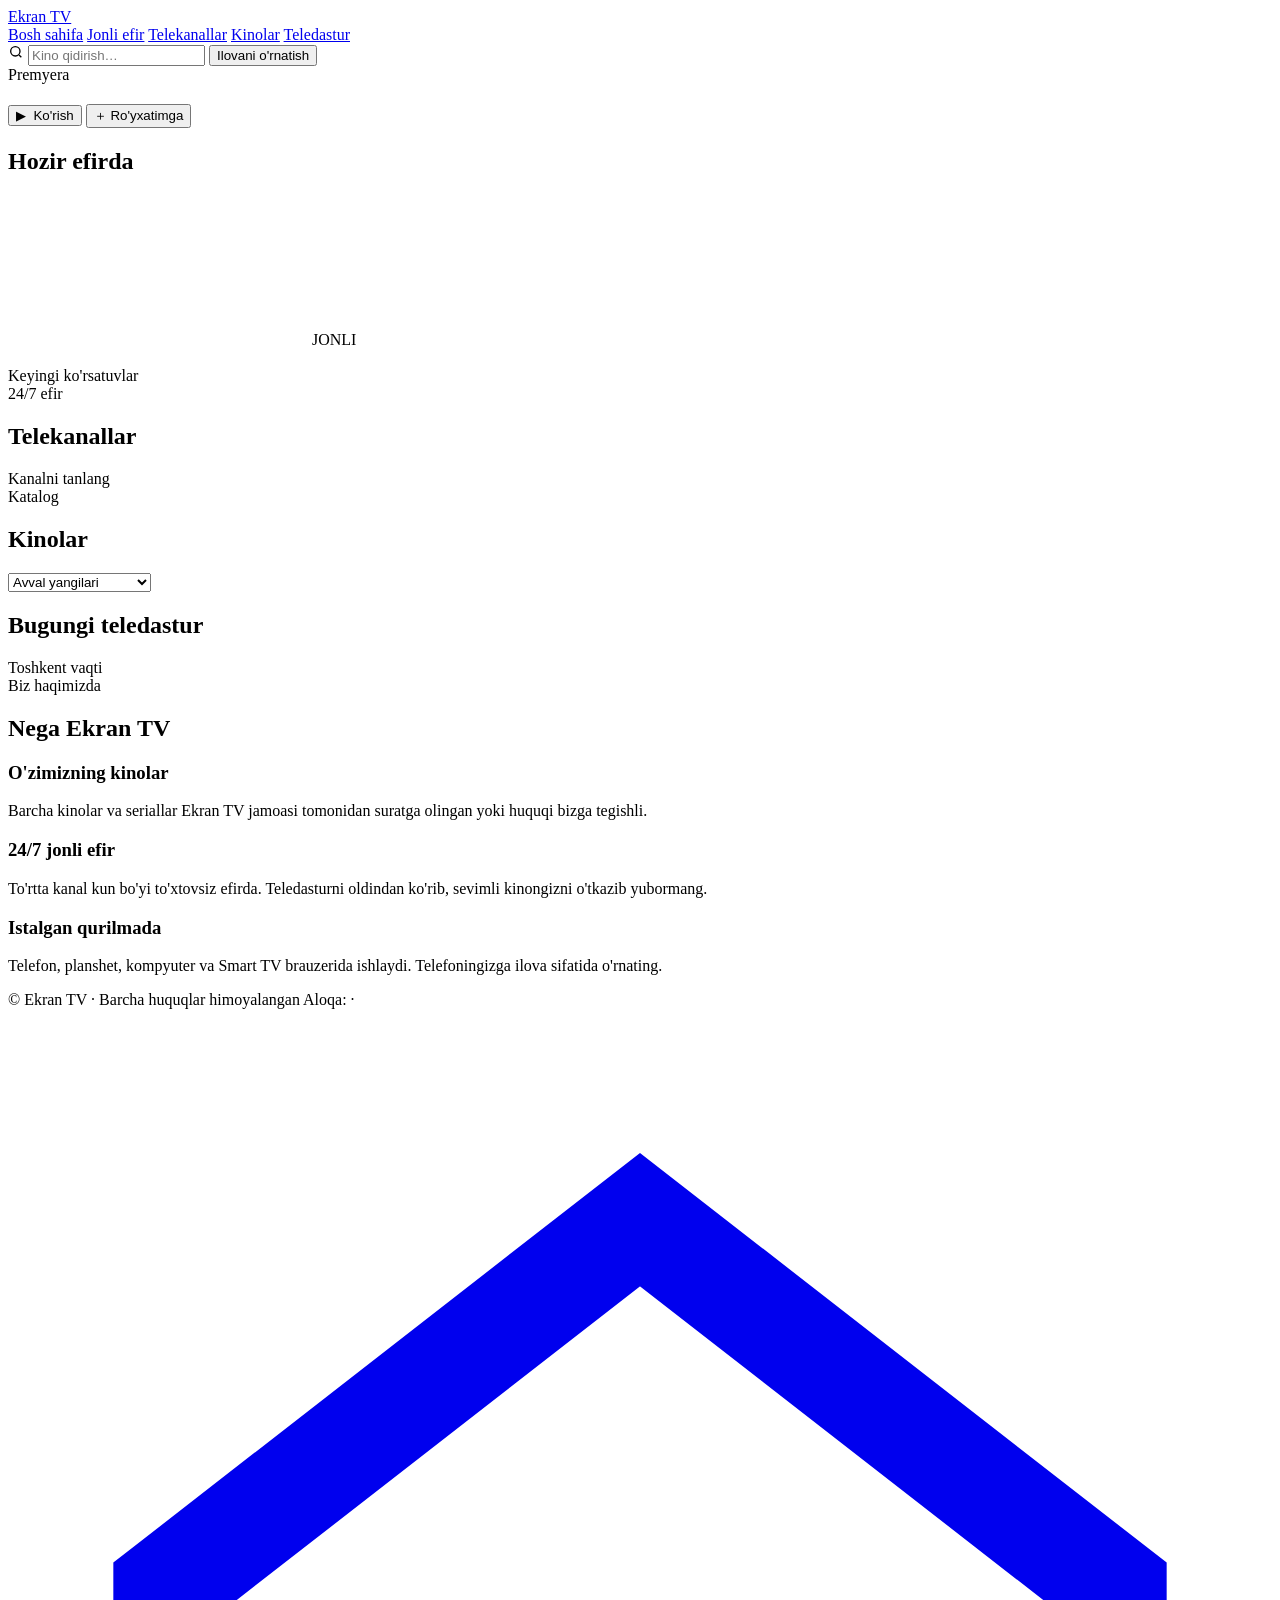
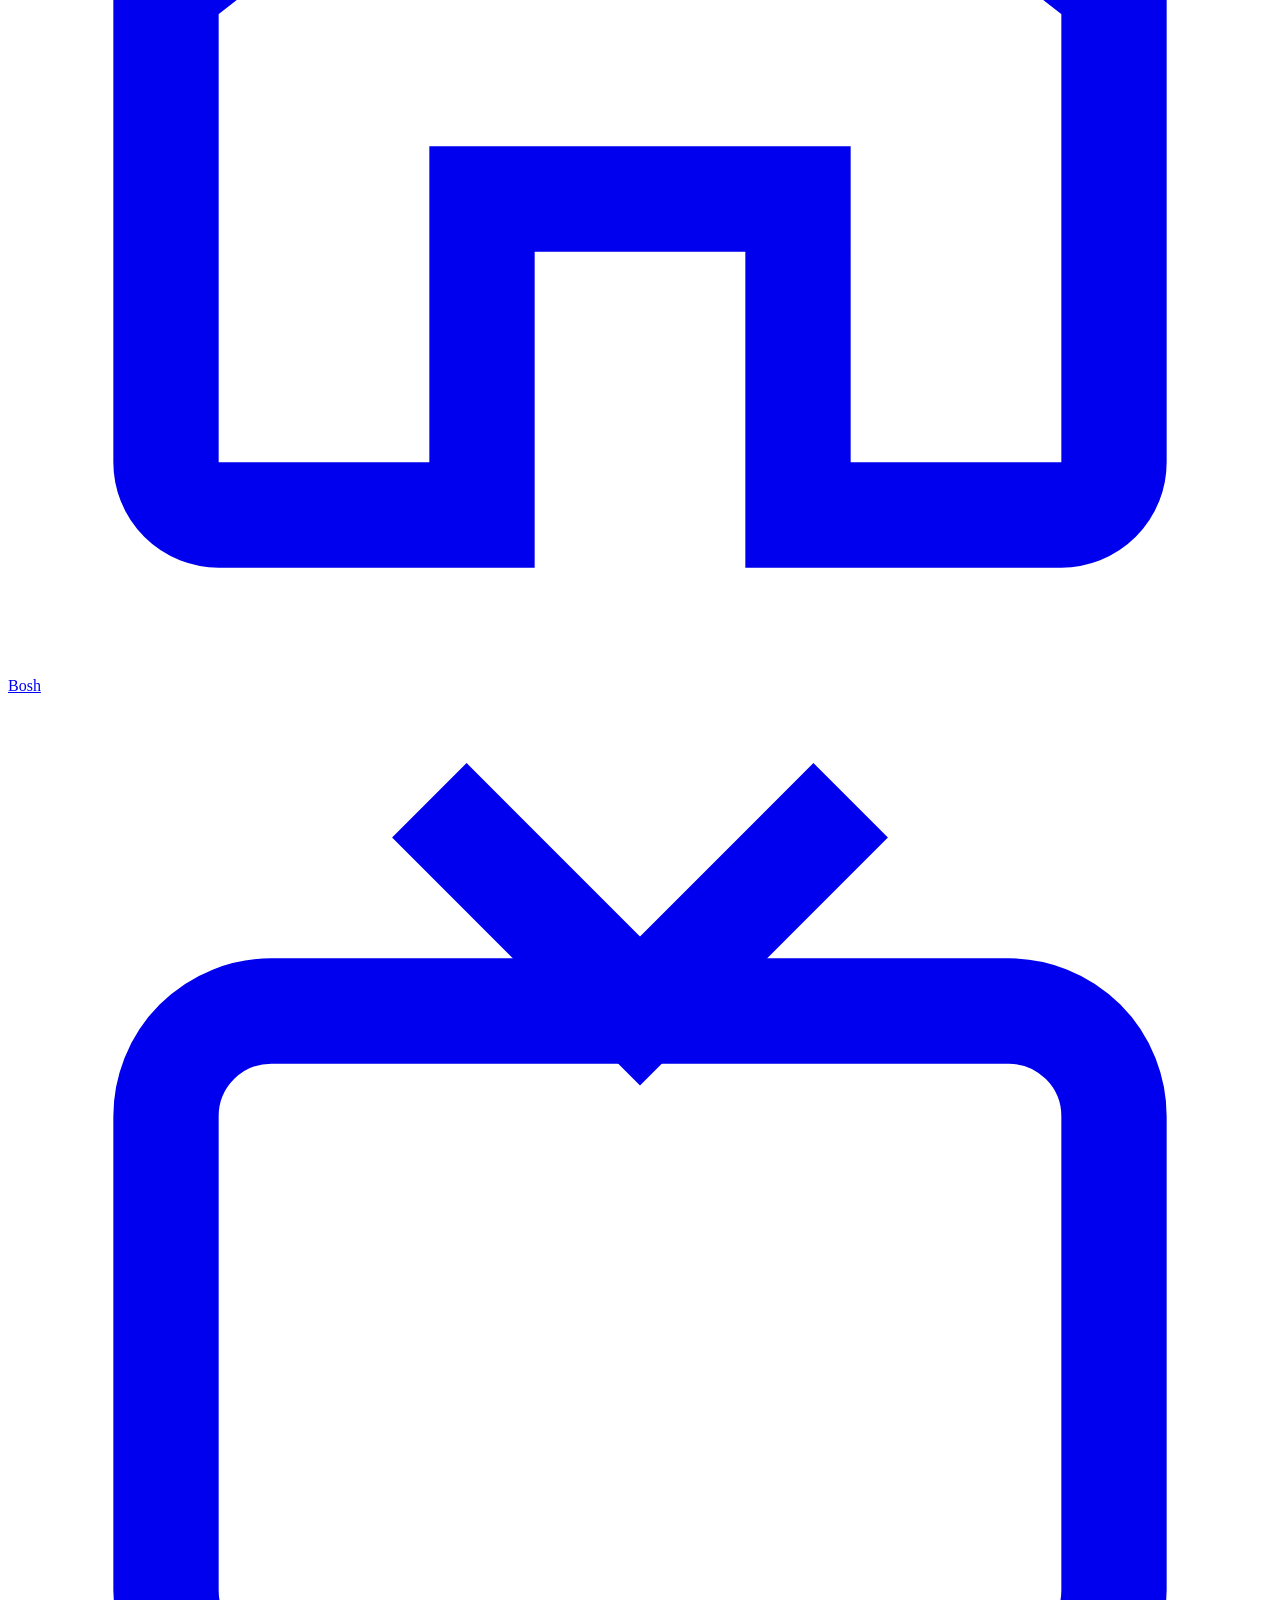
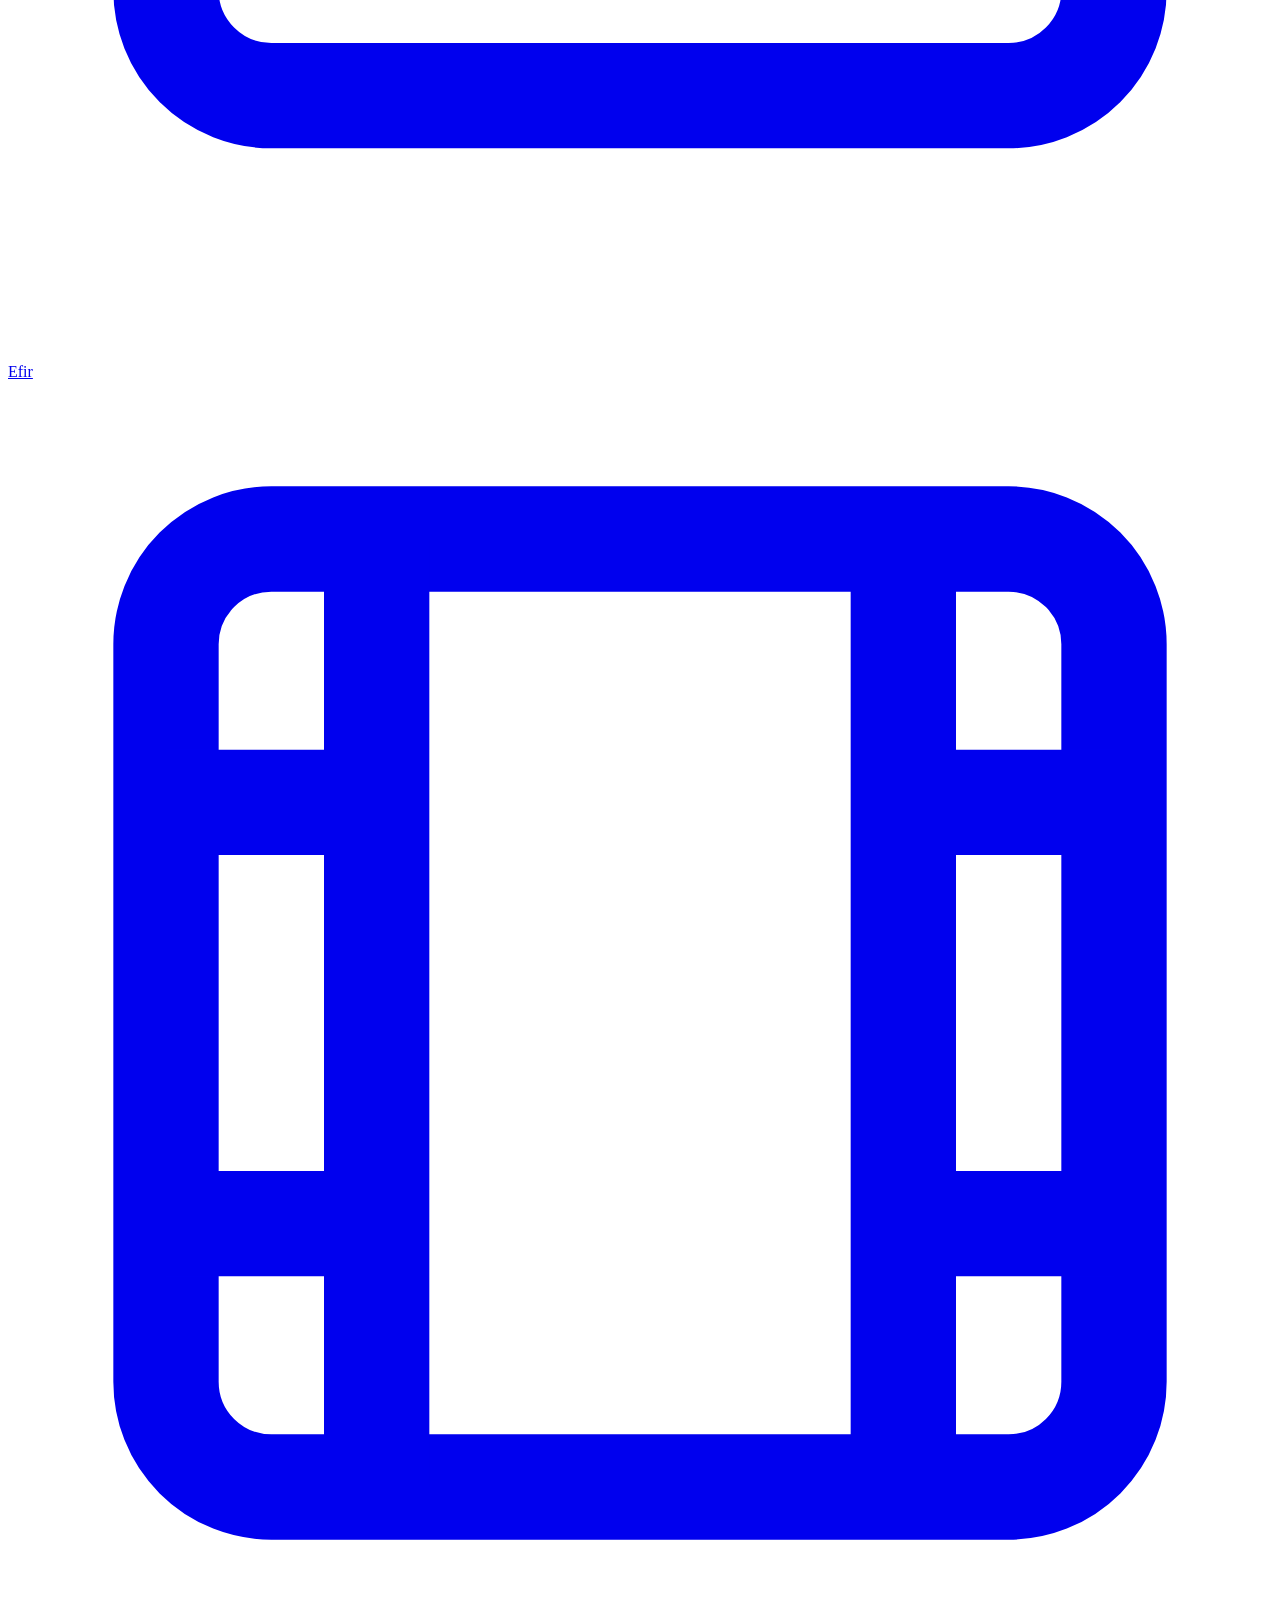
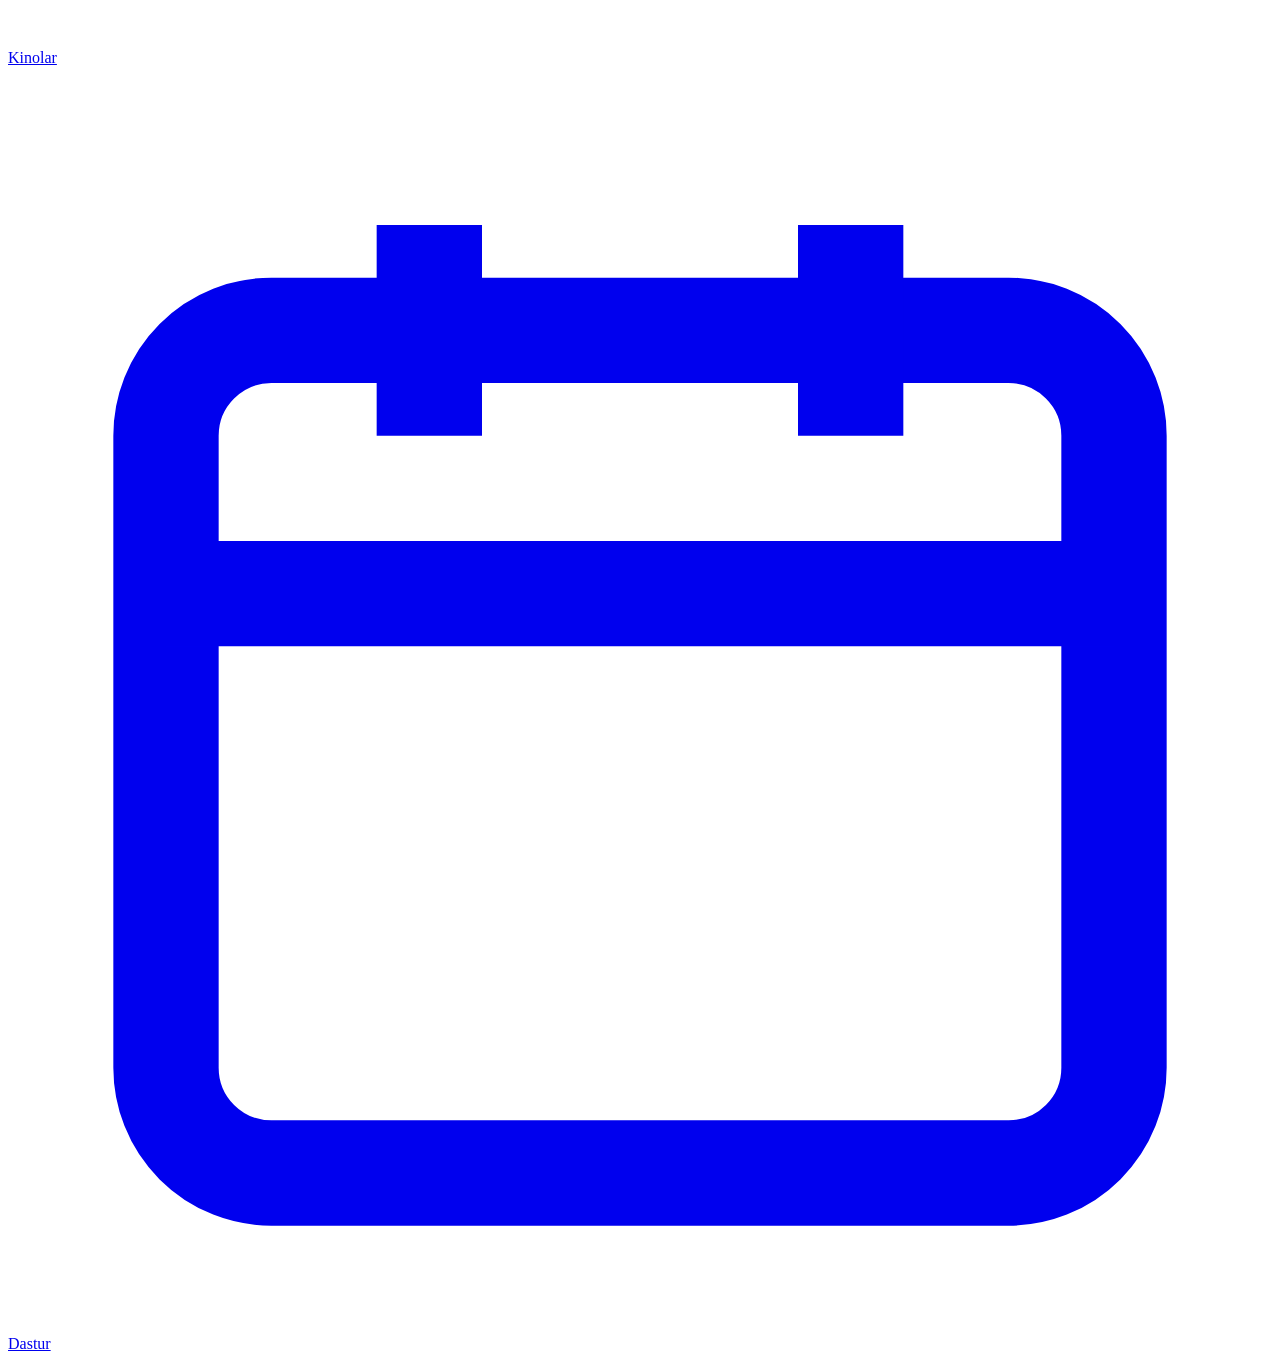
==== index.html @ 9e04cd72 "Sayt fayli: index.html" ====
<!doctype html>
<html lang="uz">
<head>
<meta charset="utf-8">
<meta name="viewport" content="width=device-width,initial-scale=1,viewport-fit=cover">
<title>Ekran TV — o'zbek kinolari va jonli efir</title>
<meta name="description" content="Ekran TV — o'zbek kinolarini onlayn tomosha qiling. 24/7 jonli efir kanallari, teledastur va kinolar katalogi.">
<meta name="theme-color" content="#0e0c18">
<meta property="og:type" content="website">
<meta property="og:title" content="Ekran TV">
<meta property="og:description" content="O'zbek kinolari va 24/7 jonli efir kanallari.">
<meta property="og:image" content="icons/og-image.png">
<meta property="og:locale" content="uz_UZ">
<meta name="twitter:card" content="summary_large_image">
<link rel="manifest" href="manifest.webmanifest">
<link rel="icon" type="image/png" sizes="192x192" href="icons/icon-192.png">
<link rel="apple-touch-icon" href="icons/apple-touch-icon.png">
<meta name="apple-mobile-web-app-capable" content="yes">
<meta name="apple-mobile-web-app-status-bar-style" content="black-translucent">
<meta name="apple-mobile-web-app-title" content="Ekran TV">
<link rel="preconnect" href="https://fonts.googleapis.com">
<link rel="preconnect" href="https://fonts.gstatic.com" crossorigin>
<link rel="stylesheet" href="https://fonts.googleapis.com/css2?family=Unbounded:wght@500;700;800&family=Manrope:wght@400;500;600;700&family=JetBrains+Mono:wght@500&display=swap">
<link rel="stylesheet" href="css/style.css">
</head>
<body>

<header class="top">
  <div class="wrap">
    <a class="logo" href="#bosh" aria-label="Bosh sahifa"><i class="logo-mark"></i><span id="siteName">Ekran TV</span></a>
    <nav class="main" aria-label="Asosiy menyu">
      <a href="#bosh" class="on">Bosh sahifa</a>
      <a href="#efir">Jonli efir</a>
      <a href="#kanallar">Telekanallar</a>
      <a href="#kinolar">Kinolar</a>
      <a href="#dastur">Teledastur</a>
    </nav>
    <div class="top-right">
      <label class="search" for="q">
        <svg width="16" height="16" viewBox="0 0 24 24" fill="none" stroke="currentColor" stroke-width="2" aria-hidden="true" style="color:var(--muted);flex:none"><circle cx="11" cy="11" r="7"/><path d="m20 20-3.5-3.5"/></svg>
        <input id="q" type="search" placeholder="Kino qidirish…" autocomplete="off" aria-label="Kino qidirish">
      </label>
      <button class="btn btn-accent btn-sm install-btn" type="button" id="installBtn">Ilovani o'rnatish</button>
    </div>
  </div>
</header>

<main id="bosh">
  <section class="hero" id="hero">
    <div class="hero-bg" id="heroBg"></div>
    <div class="wrap">
      <div>
        <span class="eyebrow">Premyera</span>
        <h1 id="heroTitle"></h1>
        <div class="meta" id="heroMeta"></div>
        <p class="lead" id="heroDesc"></p>
        <div class="actions">
          <button class="btn btn-accent" type="button" id="heroPlay">▶&nbsp; Ko'rish</button>
          <button class="btn btn-ghost" type="button" id="heroFav">＋ Ro'yxatimga</button>
        </div>
      </div>
      <div class="poster hero-poster" id="heroPoster"></div>
    </div>
  </section>

  <section class="block" id="davom" hidden>
    <div class="wrap">
      <div class="block-head"><div><span class="eyebrow">Siz uchun</span><h2>Ko'rishni davom ettirish</h2></div></div>
      <div class="row-scroll" id="contRow"></div>
    </div>
  </section>

  <section class="block" id="efir">
    <div class="wrap">
      <div class="block-head">
        <div><span class="eyebrow" id="liveChan"></span><h2>Hozir efirda</h2></div>
        <span class="time" id="clock"></span>
      </div>
      <div class="live">
        <div class="live-screen" id="liveScreen" role="button" tabindex="0" aria-label="Jonli efirni ko'rish">
          <canvas id="liveCanvas"></canvas>
          <img class="thumb" id="liveThumb" alt="" hidden>
          <span class="live-badge"><i class="dot"></i>JONLI</span>
          <span class="live-play" aria-hidden="true"></span>
          <div class="live-cap">
            <h3 id="liveTitle"></h3>
            <div class="row"><span id="liveStart"></span><span class="bar"><i id="liveBar"></i></span><span id="liveEnd"></span></div>
          </div>
        </div>
        <div class="live-side">
          <span class="eyebrow">Keyingi ko'rsatuvlar</span>
          <div class="next-list" id="nextList"></div>
        </div>
      </div>
    </div>
  </section>

  <section class="block tight" id="kanallar">
    <div class="wrap">
      <div class="block-head">
        <div><span class="eyebrow">24/7 efir</span><h2>Telekanallar</h2></div>
        <span class="eyebrow">Kanalni tanlang</span>
      </div>
      <div class="chan-grid" id="chanGrid"></div>
    </div>
  </section>

  <section class="block tight" id="kinolar">
    <div class="wrap">
      <div class="block-head">
        <div><span class="eyebrow">Katalog</span><h2>Kinolar</h2></div>
        <div class="filters">
          <div class="chips" id="chips" role="group" aria-label="Janr bo'yicha saralash"></div>
          <select class="sort" id="sort" aria-label="Tartiblash">
            <option value="new">Avval yangilari</option>
            <option value="rating">Reyting bo'yicha</option>
            <option value="az">Nomi bo'yicha (A–Z)</option>
          </select>
        </div>
      </div>
      <div class="grid" id="grid"></div>
      <p class="empty" id="empty" hidden></p>
    </div>
  </section>

  <section class="block tight" id="dastur">
    <div class="wrap">
      <div class="block-head">
        <div><span class="eyebrow" id="epgDate"></span><h2>Bugungi teledastur</h2></div>
        <span class="eyebrow">Toshkent vaqti</span>
      </div>
      <div class="epg-tabs chips" id="epgTabs" role="group" aria-label="Kanal"></div>
      <div class="epg" id="epg"></div>
    </div>
  </section>

  <section class="block tight" id="haqida">
    <div class="wrap">
      <div class="block-head"><div><span class="eyebrow">Biz haqimizda</span><h2>Nega Ekran TV</h2></div></div>
      <div class="about">
        <div class="cell"><h3>O'zimizning kinolar</h3><p>Barcha kinolar va seriallar Ekran TV jamoasi tomonidan suratga olingan yoki huquqi bizga tegishli.</p></div>
        <div class="cell"><h3>24/7 jonli efir</h3><p>To'rtta kanal kun bo'yi to'xtovsiz efirda. Teledasturni oldindan ko'rib, sevimli kinongizni o'tkazib yubormang.</p></div>
        <div class="cell"><h3>Istalgan qurilmada</h3><p>Telefon, planshet, kompyuter va Smart TV brauzerida ishlaydi. Telefoningizga ilova sifatida o'rnating.</p></div>
      </div>
    </div>
  </section>
</main>

<footer>
  <div class="wrap">
    <span>© <span id="year"></span> <span class="site-name">Ekran TV</span> · Barcha huquqlar himoyalangan</span>
    <span>Aloqa: <span id="contactMail"></span> · <span id="contactPhone"></span></span>
  </div>
</footer>

<nav class="tabbar" aria-label="Pastki menyu">
  <a href="#bosh" class="on"><svg viewBox="0 0 24 24" fill="none" stroke="currentColor" stroke-width="2"><path d="M3 11 12 4l9 7v9a1 1 0 0 1-1 1h-5v-6H9v6H4a1 1 0 0 1-1-1z"/></svg>Bosh</a>
  <a href="#efir"><svg viewBox="0 0 24 24" fill="none" stroke="currentColor" stroke-width="2"><rect x="3" y="6" width="18" height="13" rx="2"/><path d="m8 2 4 4 4-4"/></svg>Efir</a>
  <a href="#kinolar"><svg viewBox="0 0 24 24" fill="none" stroke="currentColor" stroke-width="2"><rect x="3" y="3" width="18" height="18" rx="2"/><path d="M7 3v18M17 3v18M3 8h4M3 16h4M17 8h4M17 16h4"/></svg>Kinolar</a>
  <a href="#dastur"><svg viewBox="0 0 24 24" fill="none" stroke="currentColor" stroke-width="2"><rect x="3" y="5" width="18" height="16" rx="2"/><path d="M3 10h18M8 3v4M16 3v4"/></svg>Dastur</a>
</nav>

<div class="modal" id="modal" hidden role="dialog" aria-modal="true" aria-labelledby="pTitle">
  <div class="player">
    <button class="close" type="button" id="pClose" aria-label="Yopish">✕</button>
    <div class="screen" id="screen">
      <canvas id="pCanvas"></canvas>
      <div class="yt" id="ytHost"></div>
      <div class="over" id="pOver" hidden><div><h4 id="pOverTitle"></h4><p id="pOverText"></p></div></div>
    </div>
    <div class="pinfo">
      <div>
        <span class="eyebrow" id="pGenre"></span>
        <h3 id="pTitle" style="margin-top:6px"></h3>
        <div class="meta" id="pMeta" style="margin:10px 0 0"></div>
        <p id="pDesc"></p>
      </div>
      <div class="pbtns">
        <button class="btn btn-ghost btn-sm" type="button" id="pFav">＋ Ro'yxatimga</button>
        <button class="btn btn-ghost btn-sm" type="button" id="pShare">Havolani nusxalash</button>
      </div>
    </div>
    <div class="similar" id="similarWrap">
      <span class="eyebrow">O'xshash kinolar</span>
      <div class="row-scroll" id="similar" style="margin-top:12px"></div>
    </div>
  </div>
</div>

<div class="toast" id="toast" role="status" hidden></div>

<script src="data/films.js"></script>
<script src="js/app.js"></script>
</body>
</html>
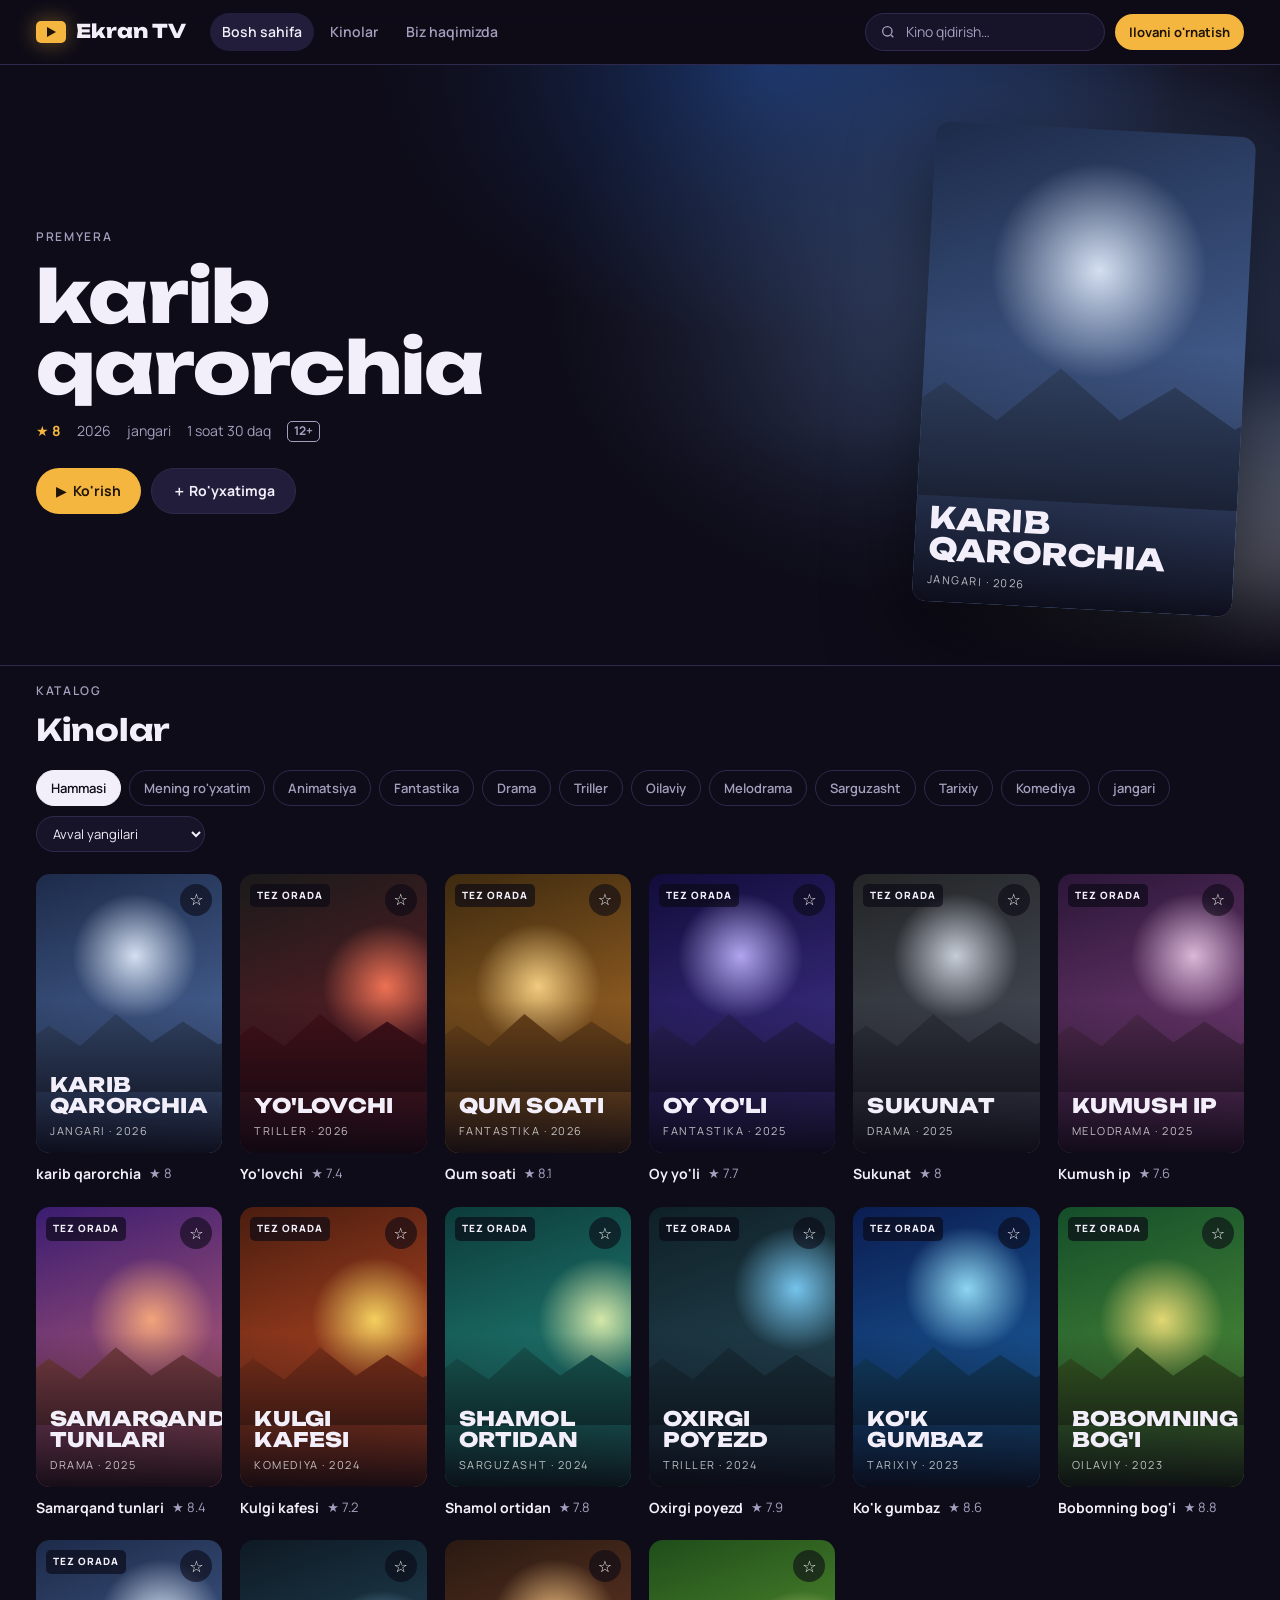
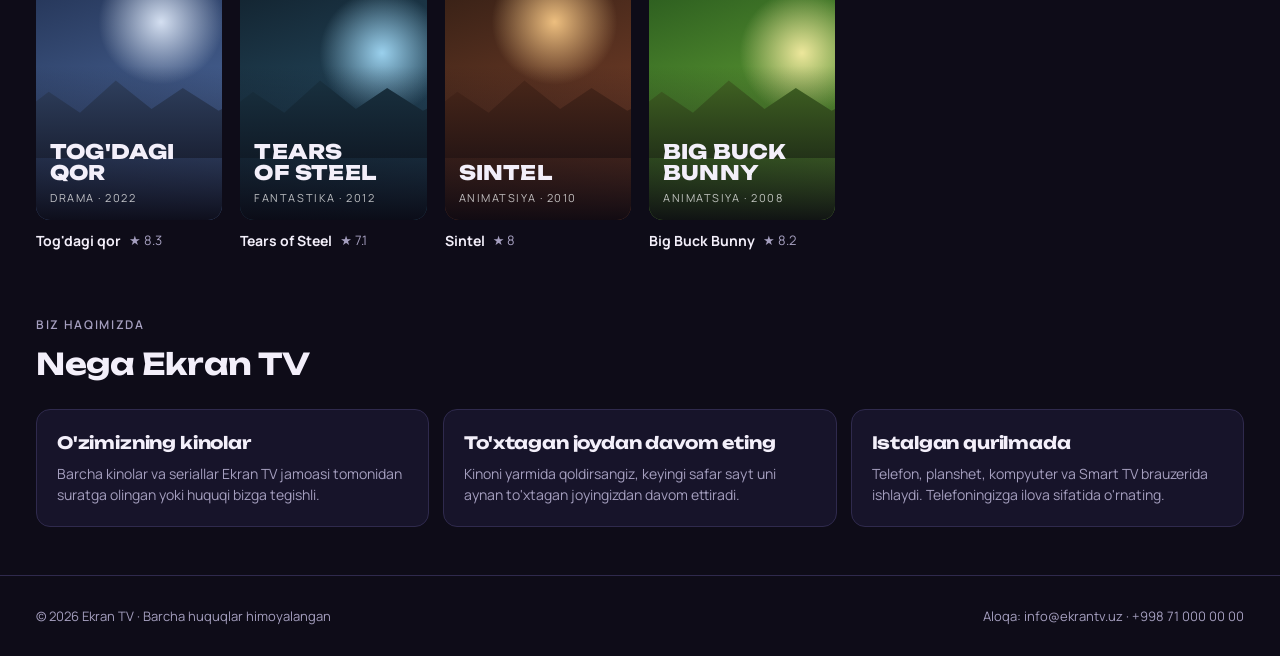
==== commit d51dd652: "Sayt fayli: index.html" ====
--- a/index.html
+++ b/index.html
@@ -3,12 +3,12 @@
 <head>
 <meta charset="utf-8">
 <meta name="viewport" content="width=device-width,initial-scale=1,viewport-fit=cover">
-<title>Ekran TV — o'zbek kinolari va jonli efir</title>
-<meta name="description" content="Ekran TV — o'zbek kinolarini onlayn tomosha qiling. 24/7 jonli efir kanallari, teledastur va kinolar katalogi.">
+<title>Ekran TV — o'zbek kinolari onlayn</title>
+<meta name="description" content="Ekran TV — o'zbek kinolarini onlayn tomosha qiling: kinolar katalogi, qidiruv va ko'rishni davom ettirish.">
 <meta name="theme-color" content="#0e0c18">
 <meta property="og:type" content="website">
 <meta property="og:title" content="Ekran TV">
-<meta property="og:description" content="O'zbek kinolari va 24/7 jonli efir kanallari.">
+<meta property="og:description" content="O'zbek kinolari onlayn.">
 <meta property="og:image" content="icons/og-image.png">
 <meta property="og:locale" content="uz_UZ">
 <meta name="twitter:card" content="summary_large_image">
@@ -30,10 +30,8 @@
     <a class="logo" href="#bosh" aria-label="Bosh sahifa"><i class="logo-mark"></i><span id="siteName">Ekran TV</span></a>
     <nav class="main" aria-label="Asosiy menyu">
       <a href="#bosh" class="on">Bosh sahifa</a>
-      <a href="#efir">Jonli efir</a>
-      <a href="#kanallar">Telekanallar</a>
       <a href="#kinolar">Kinolar</a>
-      <a href="#dastur">Teledastur</a>
+      <a href="#haqida">Biz haqimizda</a>
     </nav>
     <div class="top-right">
       <label class="search" for="q">
@@ -70,40 +68,7 @@
     </div>
   </section>
 
-  <section class="block" id="efir">
-    <div class="wrap">
-      <div class="block-head">
-        <div><span class="eyebrow" id="liveChan"></span><h2>Hozir efirda</h2></div>
-        <span class="time" id="clock"></span>
-      </div>
-      <div class="live">
-        <div class="live-screen" id="liveScreen" role="button" tabindex="0" aria-label="Jonli efirni ko'rish">
-          <canvas id="liveCanvas"></canvas>
-          <img class="thumb" id="liveThumb" alt="" hidden>
-          <span class="live-badge"><i class="dot"></i>JONLI</span>
-          <span class="live-play" aria-hidden="true"></span>
-          <div class="live-cap">
-            <h3 id="liveTitle"></h3>
-            <div class="row"><span id="liveStart"></span><span class="bar"><i id="liveBar"></i></span><span id="liveEnd"></span></div>
-          </div>
-        </div>
-        <div class="live-side">
-          <span class="eyebrow">Keyingi ko'rsatuvlar</span>
-          <div class="next-list" id="nextList"></div>
-        </div>
-      </div>
-    </div>
-  </section>
 
-  <section class="block tight" id="kanallar">
-    <div class="wrap">
-      <div class="block-head">
-        <div><span class="eyebrow">24/7 efir</span><h2>Telekanallar</h2></div>
-        <span class="eyebrow">Kanalni tanlang</span>
-      </div>
-      <div class="chan-grid" id="chanGrid"></div>
-    </div>
-  </section>
 
   <section class="block tight" id="kinolar">
     <div class="wrap">
@@ -123,23 +88,13 @@
     </div>
   </section>
 
-  <section class="block tight" id="dastur">
-    <div class="wrap">
-      <div class="block-head">
-        <div><span class="eyebrow" id="epgDate"></span><h2>Bugungi teledastur</h2></div>
-        <span class="eyebrow">Toshkent vaqti</span>
-      </div>
-      <div class="epg-tabs chips" id="epgTabs" role="group" aria-label="Kanal"></div>
-      <div class="epg" id="epg"></div>
-    </div>
-  </section>
 
   <section class="block tight" id="haqida">
     <div class="wrap">
       <div class="block-head"><div><span class="eyebrow">Biz haqimizda</span><h2>Nega Ekran TV</h2></div></div>
       <div class="about">
         <div class="cell"><h3>O'zimizning kinolar</h3><p>Barcha kinolar va seriallar Ekran TV jamoasi tomonidan suratga olingan yoki huquqi bizga tegishli.</p></div>
-        <div class="cell"><h3>24/7 jonli efir</h3><p>To'rtta kanal kun bo'yi to'xtovsiz efirda. Teledasturni oldindan ko'rib, sevimli kinongizni o'tkazib yubormang.</p></div>
+        <div class="cell"><h3>To'xtagan joydan davom eting</h3><p>Kinoni yarmida qoldirsangiz, keyingi safar sayt uni aynan to'xtagan joyingizdan davom ettiradi.</p></div>
         <div class="cell"><h3>Istalgan qurilmada</h3><p>Telefon, planshet, kompyuter va Smart TV brauzerida ishlaydi. Telefoningizga ilova sifatida o'rnating.</p></div>
       </div>
     </div>
@@ -155,9 +110,8 @@
 
 <nav class="tabbar" aria-label="Pastki menyu">
   <a href="#bosh" class="on"><svg viewBox="0 0 24 24" fill="none" stroke="currentColor" stroke-width="2"><path d="M3 11 12 4l9 7v9a1 1 0 0 1-1 1h-5v-6H9v6H4a1 1 0 0 1-1-1z"/></svg>Bosh</a>
-  <a href="#efir"><svg viewBox="0 0 24 24" fill="none" stroke="currentColor" stroke-width="2"><rect x="3" y="6" width="18" height="13" rx="2"/><path d="m8 2 4 4 4-4"/></svg>Efir</a>
   <a href="#kinolar"><svg viewBox="0 0 24 24" fill="none" stroke="currentColor" stroke-width="2"><rect x="3" y="3" width="18" height="18" rx="2"/><path d="M7 3v18M17 3v18M3 8h4M3 16h4M17 8h4M17 16h4"/></svg>Kinolar</a>
-  <a href="#dastur"><svg viewBox="0 0 24 24" fill="none" stroke="currentColor" stroke-width="2"><rect x="3" y="5" width="18" height="16" rx="2"/><path d="M3 10h18M8 3v4M16 3v4"/></svg>Dastur</a>
+  <a href="#haqida"><svg viewBox="0 0 24 24" fill="none" stroke="currentColor" stroke-width="2"><circle cx="12" cy="12" r="9"/><path d="M12 11v6M12 7.5v.5"/></svg>Biz haqimizda</a>
 </nav>
 
 <div class="modal" id="modal" hidden role="dialog" aria-modal="true" aria-labelledby="pTitle">
--- a/css/style.css
+++ b/css/style.css
@@ -0,0 +1,218 @@
+/* Ekran TV — kinoteatr zali: tungi binafsha-ko'k fon, bitta iliq "afisha chirog'i" aksenti */
+:root{
+  --bg:#0e0c18;
+  --surface:#17142a;
+  --surface-2:#211d3a;
+  --line:#2f2a4d;
+  --fg:#f3effa;
+  --muted:#a59fbf;
+  --accent:#f4b63f;
+  --accent-ink:#1d1405;
+  --live:#ff5a5f;
+  --f-display:"Unbounded","Arial Black",system-ui,sans-serif;
+  --f-body:"Manrope",system-ui,-apple-system,"Segoe UI",sans-serif;
+  --f-mono:"JetBrains Mono",ui-monospace,Menlo,monospace;
+  --r:14px;
+  color-scheme:dark;
+}
+*{box-sizing:border-box}
+html{scroll-padding-top:80px}
+html,body{background:var(--bg);color:var(--fg)}
+body{margin:0;font-family:var(--f-body);font-size:15px;line-height:1.55;overflow-x:hidden;padding-top:env(safe-area-inset-top,0px);padding-bottom:env(safe-area-inset-bottom,0px)}
+body::before{content:"";position:fixed;inset:0 0 auto;height:env(safe-area-inset-top,0px);z-index:60;background:var(--bg)}
+img{max-width:100%}
+[hidden]{display:none!important}
+a{color:inherit;text-decoration:none}
+button{font:inherit;color:inherit;cursor:pointer}
+:focus-visible{outline:2px solid var(--accent);outline-offset:3px;border-radius:6px}
+.wrap{max-width:1240px;margin:0 auto;padding-left:max(16px,env(safe-area-inset-left,0px));padding-right:max(16px,env(safe-area-inset-right,0px))}
+h1,h2,h3,h4{text-wrap:balance;margin:0}
+h1,h2,h3{font-family:var(--f-display);letter-spacing:-.01em}
+.eyebrow{font-size:12px;letter-spacing:.14em;text-transform:uppercase;color:var(--muted);font-weight:600}
+
+/* Header */
+header.top{position:sticky;top:env(safe-area-inset-top,0px);z-index:50;background:color-mix(in oklab,var(--bg) 86%,transparent);backdrop-filter:blur(14px);-webkit-backdrop-filter:blur(14px);border-bottom:1px solid var(--line)}
+.top .wrap{display:flex;align-items:center;gap:24px;height:64px}
+.logo{display:flex;align-items:center;gap:10px;font-family:var(--f-display);font-weight:800;font-size:19px;white-space:nowrap}
+.logo-mark{width:30px;height:22px;border-radius:5px;background:var(--accent);position:relative;box-shadow:0 0 22px color-mix(in oklab,var(--accent) 45%,transparent);flex:none}
+.logo-mark::after{content:"";position:absolute;left:11px;top:6px;border-left:9px solid var(--accent-ink);border-top:5px solid transparent;border-bottom:5px solid transparent}
+nav.main{display:flex;gap:4px}
+nav.main a{padding:8px 12px;border-radius:999px;color:var(--muted);font-weight:600;font-size:14px}
+nav.main a:hover,nav.main a.on{color:var(--fg);background:var(--surface-2)}
+.top-right{margin-left:auto;display:flex;align-items:center;gap:10px}
+.search{display:flex;align-items:center;gap:8px;background:var(--surface);border:1px solid var(--line);border-radius:999px;padding:0 14px;height:38px;width:240px}
+.search input{background:none;border:0;outline:0;color:var(--fg);font:inherit;font-size:14px;width:100%;min-width:0}
+.search input::placeholder{color:var(--muted)}
+.btn{display:inline-flex;align-items:center;gap:8px;border:0;border-radius:999px;padding:11px 20px;font-weight:700;font-size:14px;white-space:nowrap}
+.btn-accent{background:var(--accent);color:var(--accent-ink)}
+.btn-accent:hover{filter:brightness(1.07)}
+.btn-ghost{background:var(--surface-2);color:var(--fg);border:1px solid var(--line)}
+.btn-ghost:hover{background:var(--line)}
+.btn-sm{padding:8px 14px;font-size:13px}
+
+/* Mobile bottom nav */
+.tabbar{display:none}
+
+/* Hero */
+.hero{position:relative;overflow:hidden;border-bottom:1px solid var(--line)}
+.hero-bg{position:absolute;inset:0;background:
+  radial-gradient(60% 90% at 78% 40%,var(--h1,#7a3bd1) 0%,transparent 60%),
+  radial-gradient(40% 60% at 95% 85%,var(--h2,#e0703a) 0%,transparent 60%),
+  radial-gradient(50% 70% at 60% 0%,#2b6bd6 0%,transparent 65%),var(--bg);opacity:.75}
+.hero-bg::after{content:"";position:absolute;inset:0;background:linear-gradient(90deg,var(--bg) 18%,color-mix(in oklab,var(--bg) 40%,transparent) 60%,transparent),linear-gradient(0deg,var(--bg),transparent 40%)}
+.hero .wrap{position:relative;display:grid;grid-template-columns:minmax(0,1.1fr) minmax(0,.9fr);gap:40px;align-items:center;padding-block:64px 56px}
+.hero h1{font-size:clamp(34px,6vw,72px);font-weight:800;line-height:.98;margin:14px 0 18px}
+.hero p.lead{color:var(--muted);max-width:52ch;font-size:16px;margin:0 0 22px}
+.meta{display:flex;flex-wrap:wrap;gap:8px 16px;align-items:center;color:var(--muted);font-size:14px;margin-bottom:26px}
+.meta .age{border:1px solid var(--muted);border-radius:5px;padding:0 6px;font-size:12px;font-weight:700}
+.meta .score{color:var(--accent);font-weight:700}
+.actions{display:flex;flex-wrap:wrap;gap:10px}
+.hero-poster{justify-self:end;width:min(320px,100%);aspect-ratio:2/3;max-width:100%;transform:rotate(3deg);box-shadow:0 30px 80px rgba(0,0,0,.55)}
+
+/* Poster */
+.poster{position:relative;border-radius:var(--r);overflow:hidden;background:linear-gradient(160deg,var(--c1),var(--c2));isolation:isolate}
+.poster::before{content:"";position:absolute;width:70%;aspect-ratio:1;border-radius:50%;left:var(--sx,15%);top:var(--sy,14%);background:radial-gradient(circle,var(--c3) 0%,transparent 68%);opacity:.9;z-index:-1}
+.poster::after{content:"";position:absolute;inset:auto 0 0;height:55%;background:linear-gradient(0deg,rgba(8,6,16,.92),transparent);z-index:-1}
+.poster .hills{position:absolute;inset:auto -10% 22% -10%;height:34%;background:var(--c2);filter:brightness(.55);clip-path:polygon(0 100%,0 55%,14% 30%,28% 52%,44% 18%,60% 48%,74% 26%,90% 50%,100% 38%,100% 100%);z-index:-1}
+.poster img.pimg{position:absolute;inset:0;width:100%;height:100%;object-fit:cover;z-index:-2}
+.poster.has-img::before,.poster.has-img .hills{display:none}
+.poster .pt{position:absolute;left:14px;right:14px;bottom:14px}
+.poster .pt b{display:block;font-family:var(--f-display);font-weight:800;font-size:clamp(14px,2vw,20px);line-height:1.05;text-transform:uppercase;letter-spacing:.01em;text-wrap:balance}
+.poster .pt span{display:block;font-size:11px;letter-spacing:.14em;text-transform:uppercase;color:rgba(255,255,255,.72);margin-top:6px}
+.poster .soon{position:absolute;top:10px;left:10px;font-size:10px;font-weight:800;letter-spacing:.1em;text-transform:uppercase;background:rgba(10,8,20,.65);padding:4px 7px;border-radius:5px}
+.hero-poster .pt b{font-size:30px}
+
+section.block{padding-block:48px}
+section.block.tight{padding-top:12px}
+.block-head{display:flex;align-items:end;justify-content:space-between;gap:16px;flex-wrap:wrap;margin-bottom:22px}
+.block-head h2{font-size:clamp(22px,3vw,30px);font-weight:700;margin-top:6px}
+
+/* Live */
+.live{display:grid;grid-template-columns:minmax(0,1.5fr) minmax(0,1fr);gap:20px}
+.live-screen{position:relative;border-radius:var(--r);overflow:hidden;aspect-ratio:16/9;max-width:100%;background:#000;cursor:pointer;border:1px solid var(--line)}
+.live-screen canvas,.live-screen .thumb{position:absolute;inset:0;width:100%;height:100%;object-fit:cover}
+.live-badge{position:absolute;top:14px;left:14px;display:inline-flex;align-items:center;gap:7px;background:var(--live);color:#fff;font-weight:800;font-size:12px;letter-spacing:.1em;padding:5px 10px;border-radius:6px}
+.live-play{position:absolute;inset:0;margin:auto;width:64px;height:64px;border-radius:50%;background:color-mix(in oklab,var(--accent) 92%,transparent);display:grid;place-items:center;transition:transform .2s}
+.live-play::after{content:"";margin-left:5px;border-left:18px solid var(--accent-ink);border-top:11px solid transparent;border-bottom:11px solid transparent}
+.live-screen:hover .live-play{transform:scale(1.08)}
+.dot{width:7px;height:7px;border-radius:50%;background:#fff;animation:pulse 1.4s infinite}
+@keyframes pulse{50%{opacity:.3}}
+.live-cap{position:absolute;left:0;right:0;bottom:0;padding:18px;background:linear-gradient(0deg,rgba(0,0,0,.85),transparent)}
+.live-cap h3{font-size:clamp(17px,2.4vw,26px)}
+.live-cap .row{display:flex;gap:12px;align-items:center;margin-top:10px;font-family:var(--f-mono);font-size:12px;color:rgba(255,255,255,.8)}
+.bar{flex:1;height:4px;border-radius:4px;background:rgba(255,255,255,.22);overflow:hidden;display:block}
+.bar i{display:block;height:100%;background:var(--accent)}
+.live-side{display:flex;flex-direction:column;gap:12px;min-width:0}
+.next-list{display:flex;flex-direction:column;gap:10px}
+.next{display:grid;grid-template-columns:48px minmax(0,1fr) auto;gap:14px;align-items:center;padding:10px 12px;border-radius:12px;background:var(--surface);border:1px solid var(--line);text-align:left;width:100%}
+.next:hover{border-color:color-mix(in oklab,var(--accent) 50%,var(--line))}
+.next .poster{aspect-ratio:2/3;width:48px;border-radius:7px}
+.next .poster .pt,.next .poster .hills,.next .poster .soon{display:none}
+.next h4{font-size:15px;font-weight:700;white-space:nowrap;overflow:hidden;text-overflow:ellipsis}
+.next small{color:var(--muted)}
+.time{font-family:var(--f-mono);font-size:13px;color:var(--accent);font-variant-numeric:tabular-nums}
+
+/* Channels */
+.chan-grid{display:grid;grid-template-columns:repeat(auto-fill,minmax(250px,1fr));gap:14px}
+.chan{display:grid;grid-template-columns:56px minmax(0,1fr);gap:14px;align-items:center;padding:14px;border-radius:var(--r);background:var(--surface);border:1px solid var(--line);text-align:left;transition:border-color .2s,background .2s}
+.chan:hover{border-color:color-mix(in oklab,var(--ch) 60%,var(--line))}
+.chan[aria-pressed="true"]{border-color:var(--ch);background:color-mix(in oklab,var(--ch) 9%,var(--surface))}
+.chan-logo{width:56px;height:56px;border-radius:12px;display:grid;place-items:center;background:linear-gradient(145deg,var(--ch),color-mix(in oklab,var(--ch) 45%,#000));font-family:var(--f-display);font-weight:800;font-size:20px;color:#fff;position:relative}
+.chan-logo small{position:absolute;right:5px;bottom:3px;font-family:var(--f-mono);font-size:10px;opacity:.85}
+.chan-body{min-width:0;display:flex;flex-direction:column;gap:3px}
+.chan-top{display:flex;align-items:center;justify-content:space-between;gap:8px}
+.chan-top b{font-size:15px}
+.mini-live{display:inline-flex;align-items:center;gap:5px;font-size:10px;font-weight:800;letter-spacing:.1em;color:var(--live)}
+.mini-live::before{content:"";width:6px;height:6px;border-radius:50%;background:var(--live);animation:pulse 1.4s infinite}
+.chan-now{font-size:13px;color:var(--muted);white-space:nowrap;overflow:hidden;text-overflow:ellipsis}
+.chan .bar{height:3px;margin-top:5px}
+.chan .bar i{background:var(--ch)}
+.chan-add{border-style:dashed;background:transparent}
+.chan-add .chan-logo{background:var(--surface-2);color:var(--muted);font-size:26px;font-weight:500}
+
+/* Catalog */
+.chips{display:flex;gap:8px;flex-wrap:wrap}
+.chip{border:1px solid var(--line);background:transparent;border-radius:999px;padding:7px 14px;font-size:13px;font-weight:600;color:var(--muted)}
+.chip:hover{color:var(--fg)}
+.chip[aria-pressed="true"]{background:var(--fg);color:var(--bg);border-color:var(--fg)}
+.sort{background:var(--surface);color:var(--fg);border:1px solid var(--line);border-radius:999px;padding:7px 12px;font:inherit;font-size:13px}
+.filters{display:flex;gap:10px;flex-wrap:wrap;align-items:center}
+.grid{display:grid;grid-template-columns:repeat(auto-fill,minmax(170px,1fr));gap:22px 18px}
+.tile{position:relative;min-width:0}
+.card{display:flex;flex-direction:column;gap:10px;background:none;border:0;padding:0;text-align:left;width:100%}
+.card .poster{aspect-ratio:2/3;width:100%;transition:transform .25s ease,box-shadow .25s ease}
+.card:hover .poster,.card:focus-visible .poster{transform:translateY(-4px);box-shadow:0 18px 40px rgba(0,0,0,.5),0 0 0 2px var(--accent)}
+.card .ci{display:flex;justify-content:space-between;gap:8px;font-size:13px;color:var(--muted)}
+.card .ci b{color:var(--fg);font-weight:700;font-size:14px;white-space:nowrap;overflow:hidden;text-overflow:ellipsis}
+.fav{position:absolute;top:10px;right:10px;width:32px;height:32px;border-radius:50%;background:rgba(10,8,20,.6);display:grid;place-items:center;border:0;font-size:16px;color:#fff}
+.fav[aria-pressed="true"]{color:var(--accent)}
+.empty{color:var(--muted);padding:30px 0}
+
+/* Continue watching row */
+.row-scroll{display:grid;grid-auto-flow:column;grid-auto-columns:minmax(150px,170px);gap:16px;overflow-x:auto;padding-bottom:8px;scrollbar-width:thin}
+.progress-mini{height:3px;border-radius:3px;background:var(--line);overflow:hidden}
+.progress-mini i{display:block;height:100%;background:var(--accent)}
+
+/* EPG */
+.epg-tabs{display:flex;gap:8px;flex-wrap:wrap;margin-bottom:16px}
+.epg{display:grid;grid-template-columns:repeat(auto-fill,minmax(260px,1fr));gap:10px}
+.slot{display:grid;grid-template-columns:62px minmax(0,1fr);gap:12px;padding:14px 16px;border-radius:12px;background:var(--surface);border:1px solid var(--line);align-items:start;text-align:left;width:100%}
+.slot.past{opacity:.45}
+.slot.now{border-color:var(--accent);background:color-mix(in oklab,var(--accent) 10%,var(--surface))}
+.slot h4{margin:0 0 2px;font-size:15px}
+.slot small{color:var(--muted)}
+.tag-now{display:inline-block;margin-left:6px;font-size:10px;font-weight:800;letter-spacing:.1em;color:var(--live);vertical-align:middle}
+
+/* About */
+.about{display:grid;grid-template-columns:repeat(auto-fit,minmax(240px,1fr));gap:14px}
+.about .cell{padding:20px;border-radius:var(--r);background:var(--surface);border:1px solid var(--line)}
+.about h3{font-size:17px;margin-bottom:6px}
+.about p{margin:0;color:var(--muted);font-size:14px}
+
+footer{border-top:1px solid var(--line);padding-block:30px;color:var(--muted);font-size:13px}
+footer .wrap{display:flex;justify-content:space-between;gap:16px;flex-wrap:wrap}
+
+/* Player modal */
+.modal{position:fixed;inset:0;z-index:100;background:rgba(5,4,10,.86);backdrop-filter:blur(6px);display:grid;place-items:center;padding:max(16px,env(safe-area-inset-top,0px)) max(16px,env(safe-area-inset-right,0px)) max(16px,env(safe-area-inset-bottom,0px)) max(16px,env(safe-area-inset-left,0px))}
+.player{width:min(1000px,100%);max-height:100%;overflow:auto;background:var(--surface);border:1px solid var(--line);border-radius:18px;position:relative}
+.screen{position:relative;aspect-ratio:16/9;max-width:100%;background:#000;border-radius:18px 18px 0 0;overflow:hidden}
+.screen canvas,.screen .yt,.screen iframe{position:absolute;inset:0;width:100%;height:100%;border:0}
+.screen .over{position:absolute;inset:0;display:grid;place-items:center;text-align:center;padding:24px;background:rgba(5,4,12,.45)}
+.screen .over h4{font-family:var(--f-display);font-size:clamp(16px,2.6vw,24px);margin-bottom:6px}
+.screen .over p{margin:0;color:rgba(255,255,255,.8)}
+.close{position:absolute;top:12px;right:12px;z-index:3;width:38px;height:38px;border-radius:50%;border:0;background:rgba(0,0,0,.6);color:#fff;font-size:18px}
+.pinfo{padding:22px 24px 26px;display:grid;grid-template-columns:minmax(0,1fr) auto;gap:16px 24px;align-items:start}
+.pinfo h3{font-size:clamp(20px,3vw,28px)}
+.pinfo p{color:var(--muted);margin:10px 0 0;max-width:62ch}
+.pbtns{display:flex;gap:8px;flex-wrap:wrap}
+.similar{padding:0 24px 26px}
+.similar .row-scroll{grid-auto-columns:minmax(120px,130px)}
+.similar .poster .pt b{font-size:13px}
+
+/* Toast */
+.toast{position:fixed;left:50%;bottom:calc(24px + env(safe-area-inset-bottom,0px));transform:translateX(-50%);z-index:200;background:var(--fg);color:var(--bg);padding:12px 18px;border-radius:12px;font-weight:600;font-size:14px;max-width:calc(100% - 32px);box-shadow:0 10px 30px rgba(0,0,0,.4)}
+
+@media (max-width:900px){
+  nav.main{display:none}
+  .search{width:auto;flex:1;min-width:0}
+  .top .wrap{gap:12px}
+  .hero .wrap{grid-template-columns:minmax(0,1fr);padding-block:44px 40px}
+  .hero-poster{display:none}
+  .live{grid-template-columns:minmax(0,1fr)}
+  body{padding-bottom:calc(64px + env(safe-area-inset-bottom,0px))}
+  .tabbar{display:flex;position:fixed;left:0;right:0;bottom:0;z-index:55;background:color-mix(in oklab,var(--bg) 92%,transparent);backdrop-filter:blur(14px);-webkit-backdrop-filter:blur(14px);border-top:1px solid var(--line);padding:6px max(8px,env(safe-area-inset-right,0px)) calc(6px + env(safe-area-inset-bottom,0px)) max(8px,env(safe-area-inset-left,0px))}
+  .tabbar a{flex:1;display:flex;flex-direction:column;align-items:center;gap:2px;font-size:11px;font-weight:600;color:var(--muted);padding:6px 0}
+  .tabbar a.on{color:var(--accent)}
+  .tabbar svg{width:22px;height:22px}
+  .toast{bottom:calc(80px + env(safe-area-inset-bottom,0px))}
+}
+@media (max-width:520px){
+  .install-btn{display:none}
+  .grid{grid-template-columns:repeat(2,minmax(0,1fr));gap:18px 12px}
+  .pinfo{grid-template-columns:minmax(0,1fr)}
+  .logo span{display:none}
+  .modal{padding:0;place-items:stretch}
+  .player{border-radius:0;max-height:none;height:100%}
+  .screen{border-radius:0}
+}
+@media (prefers-reduced-motion:reduce){*{animation:none!important;transition:none!important}}
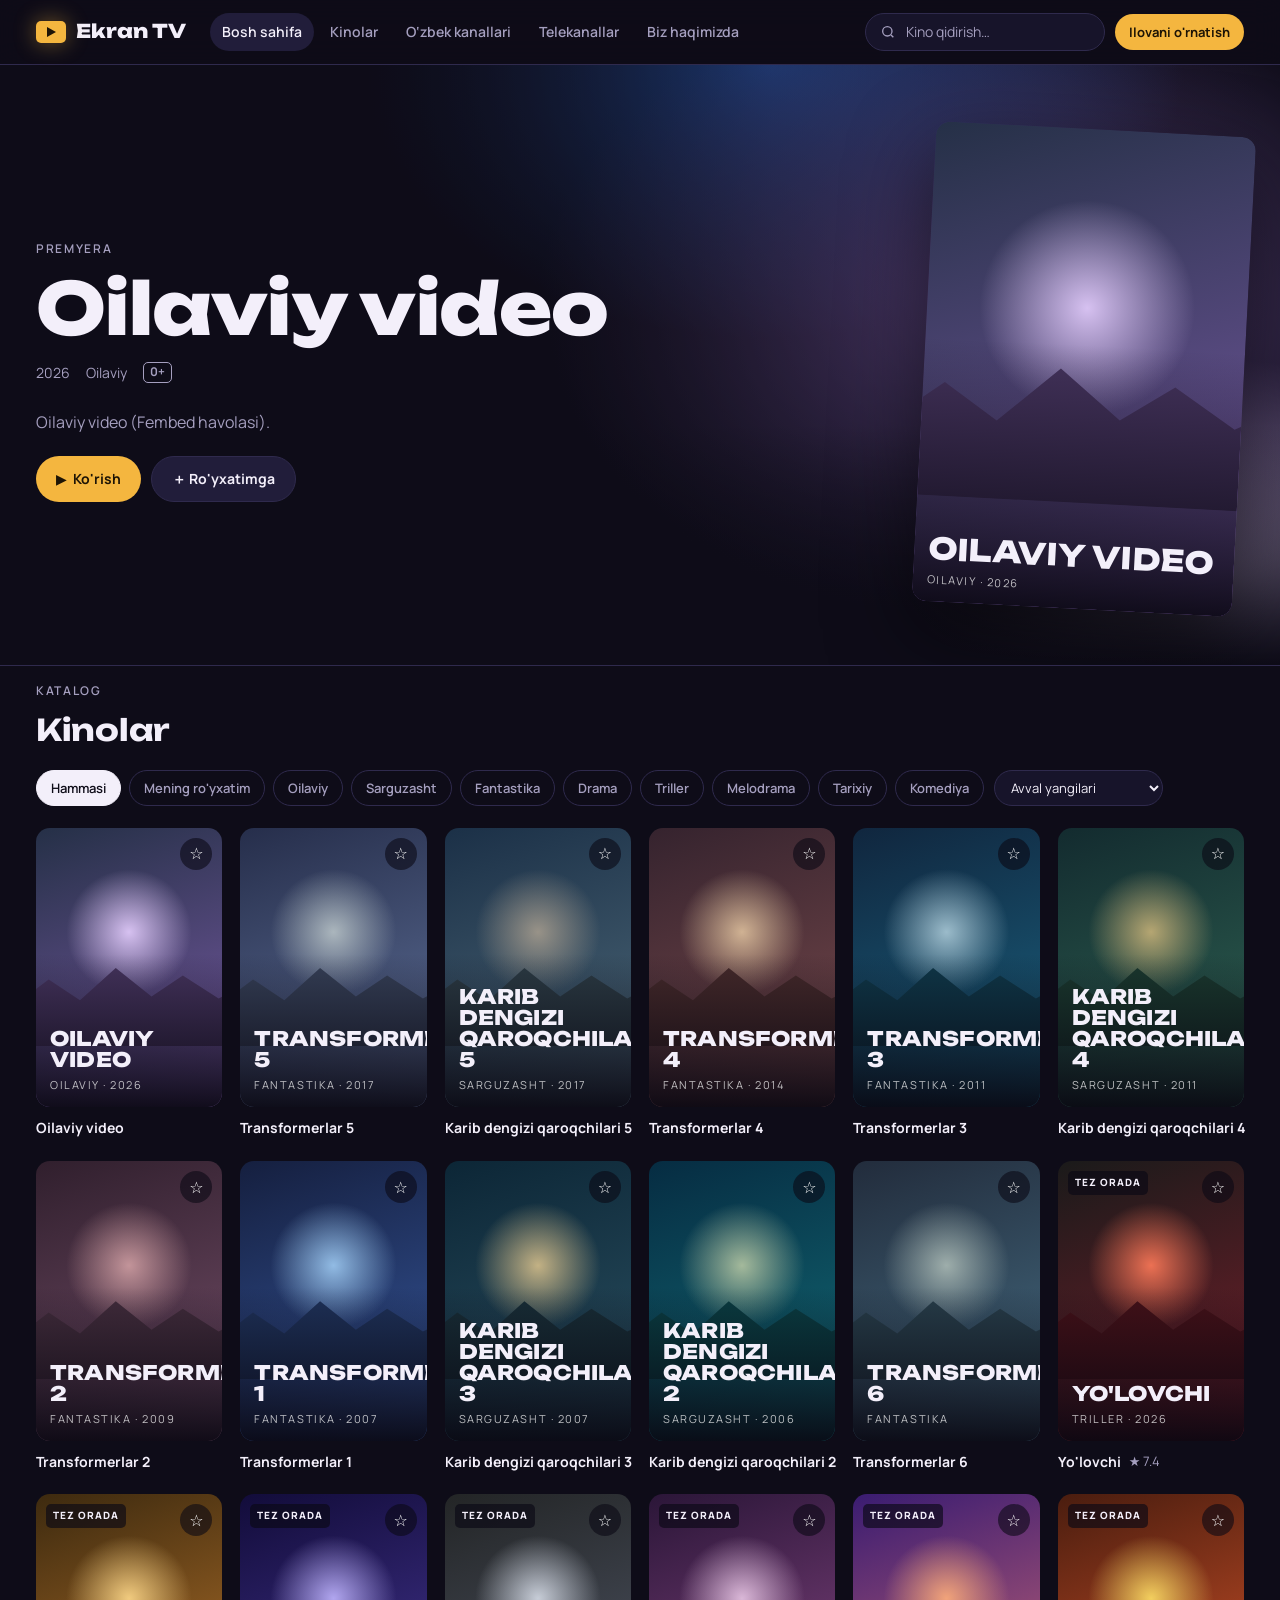
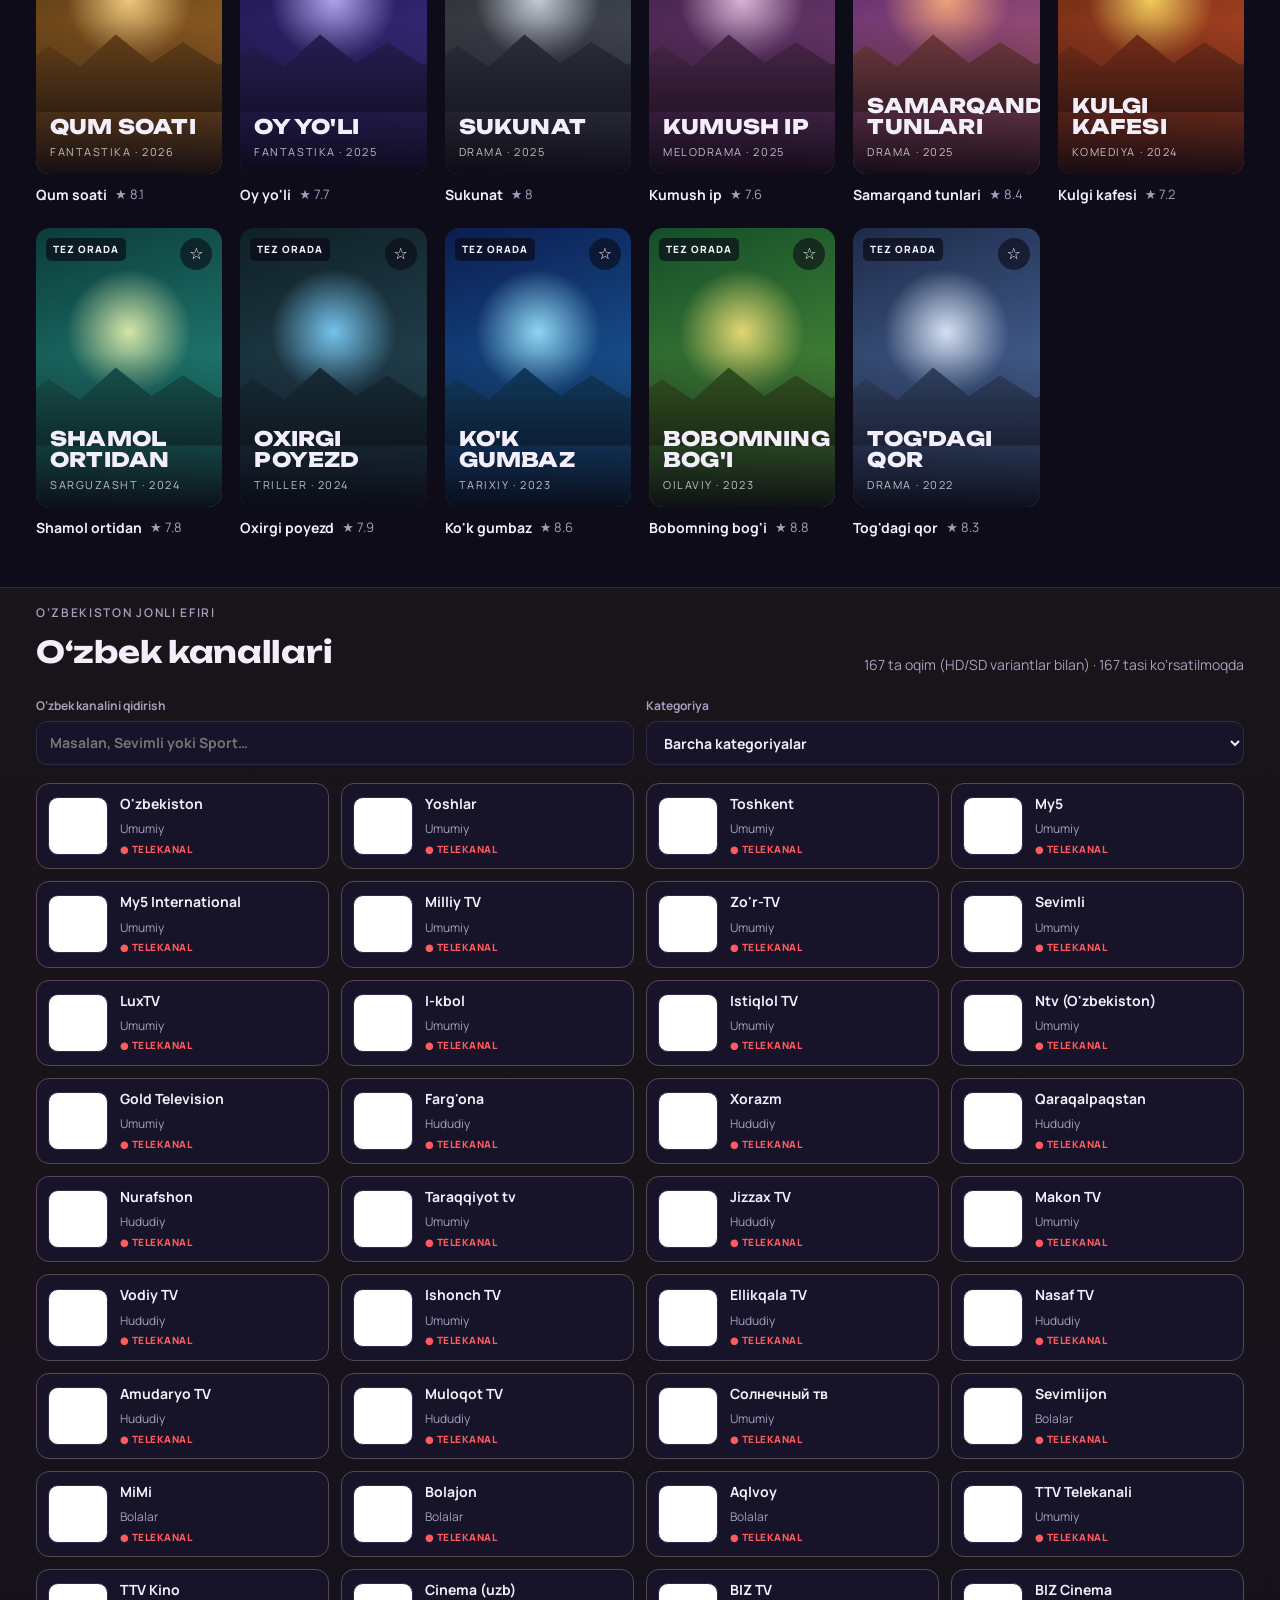
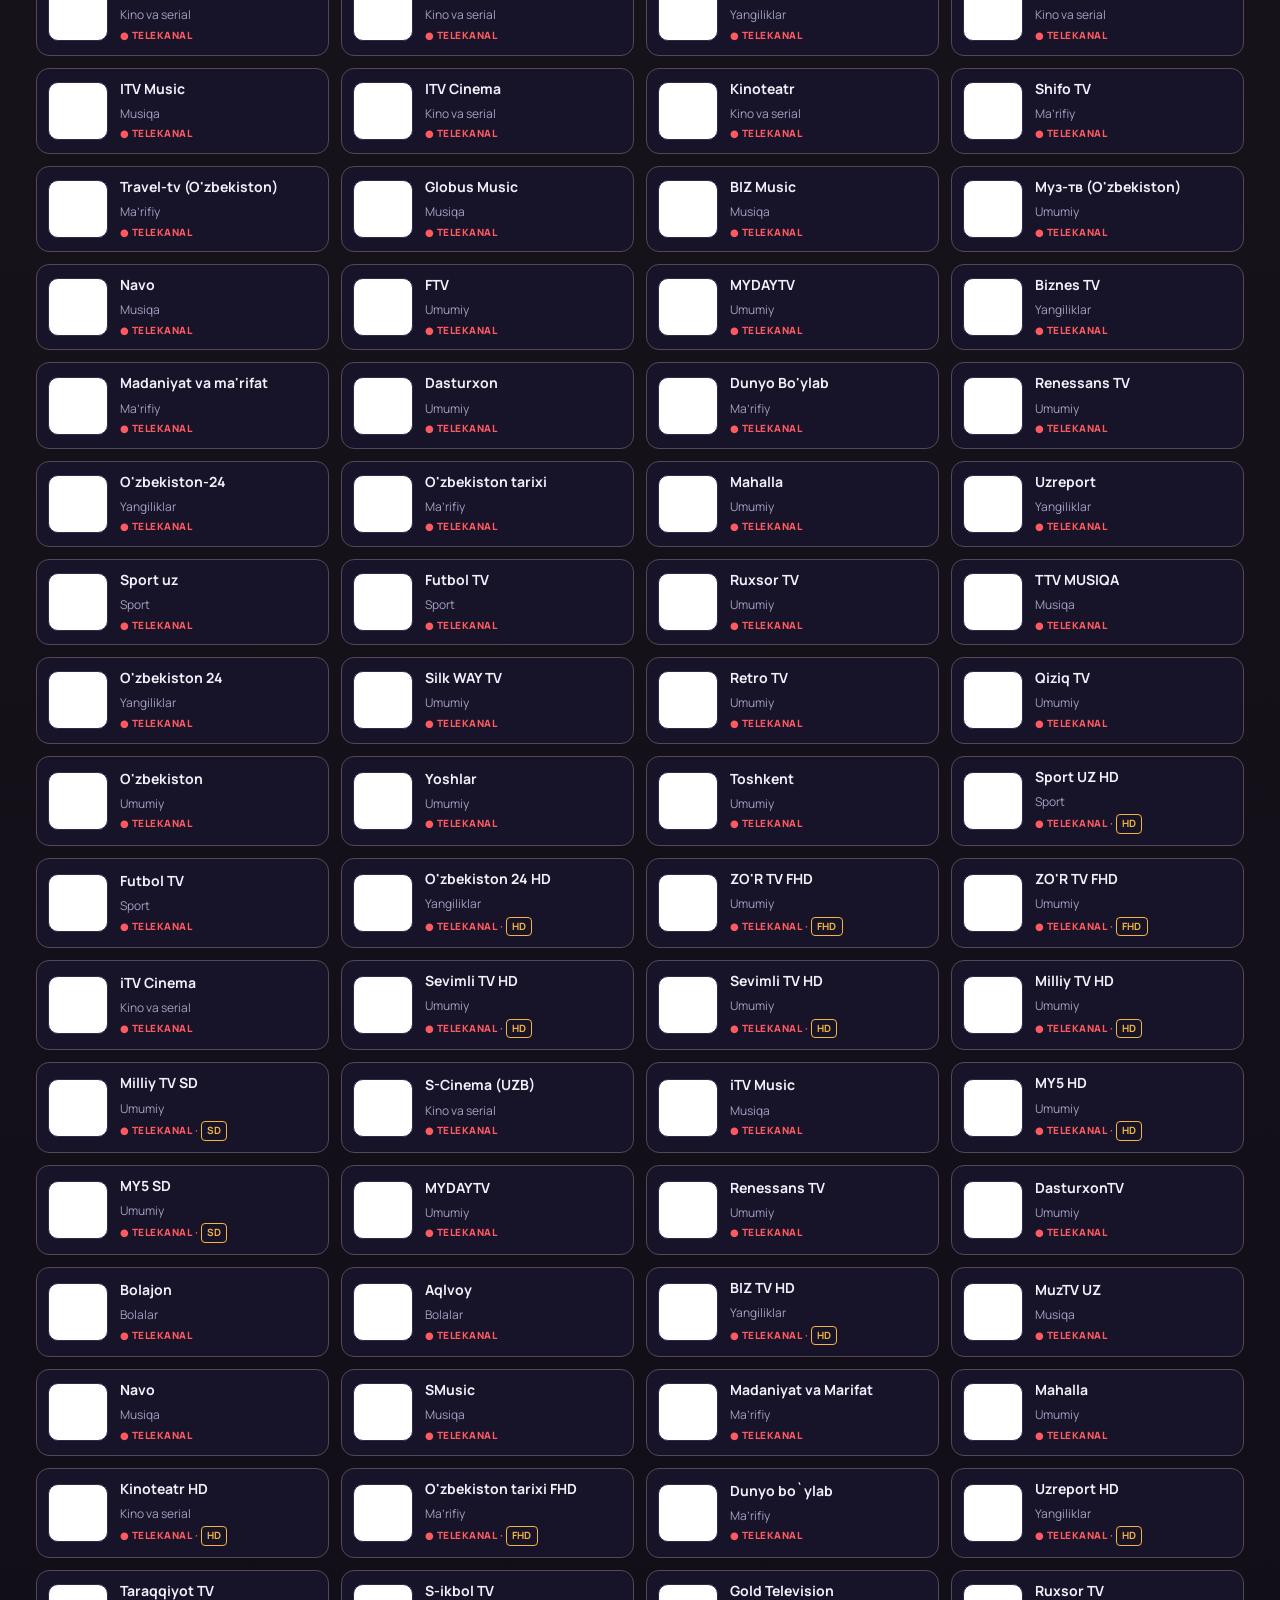
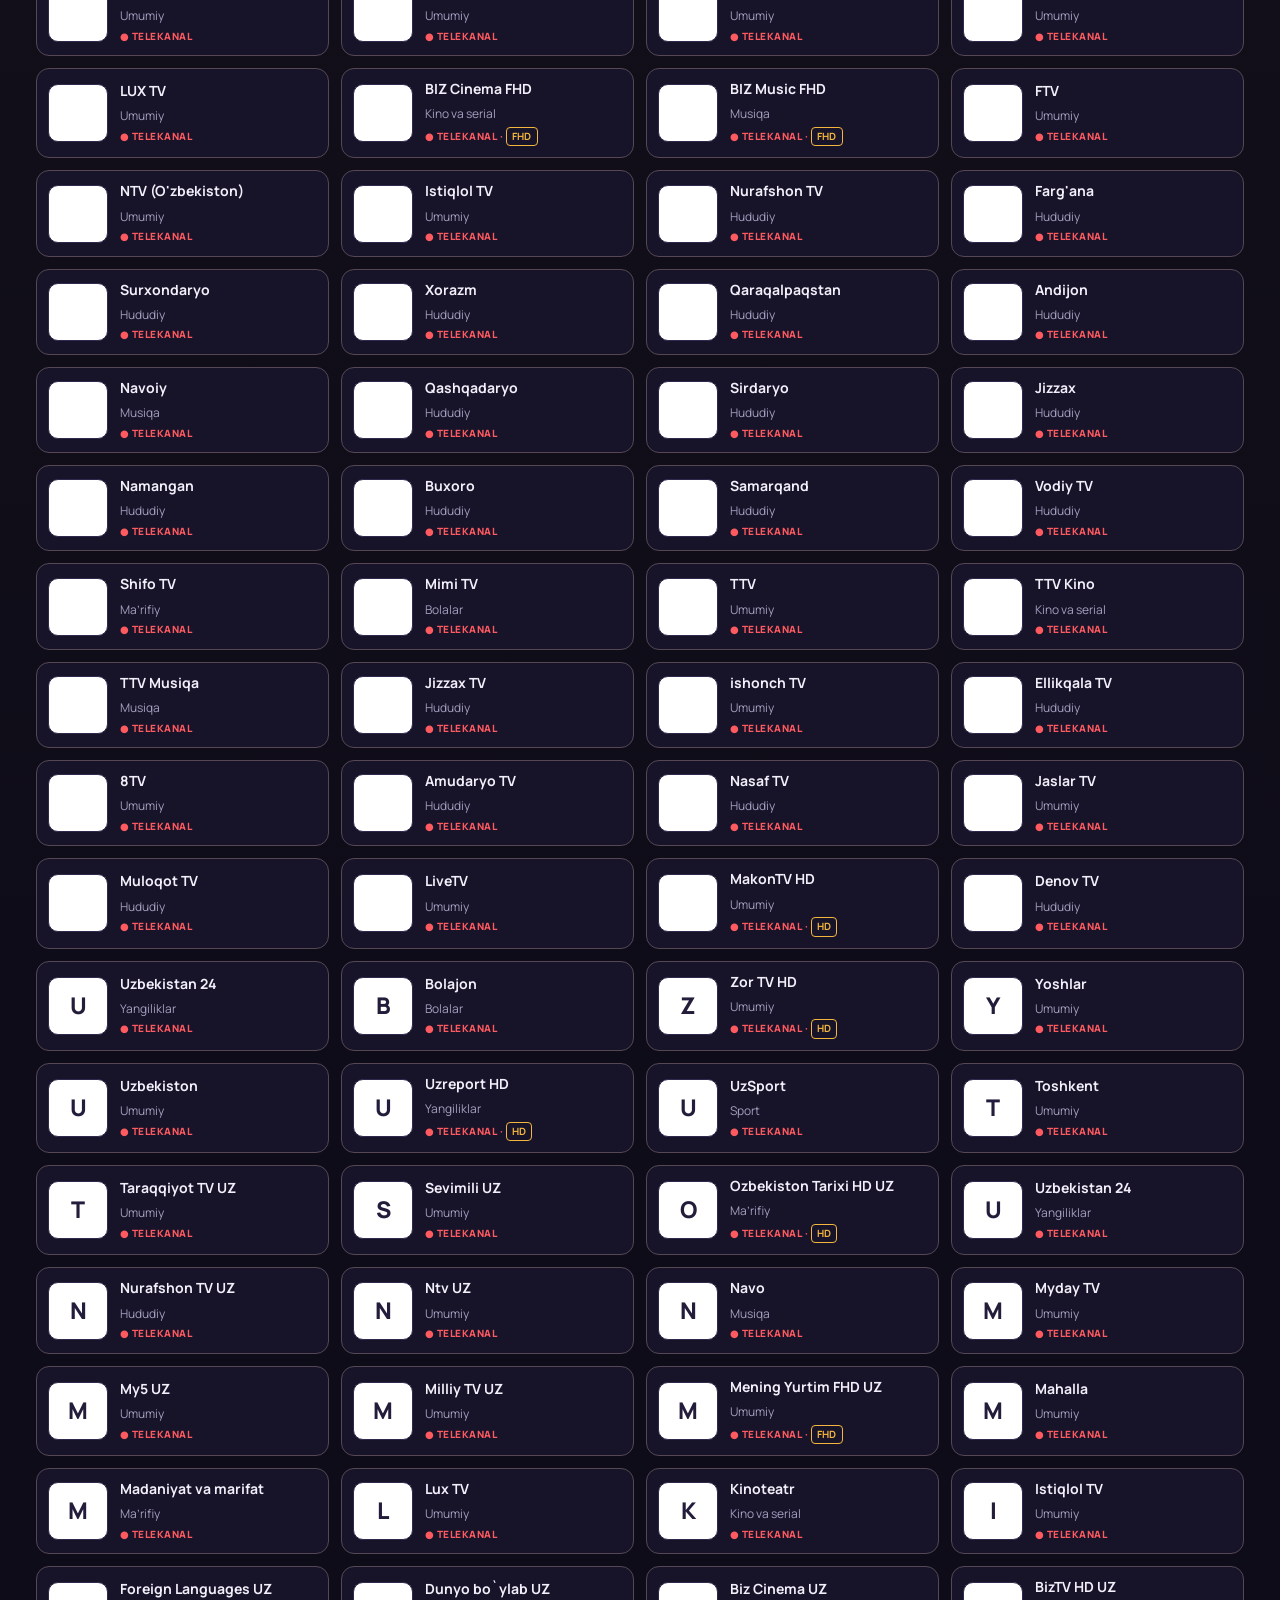
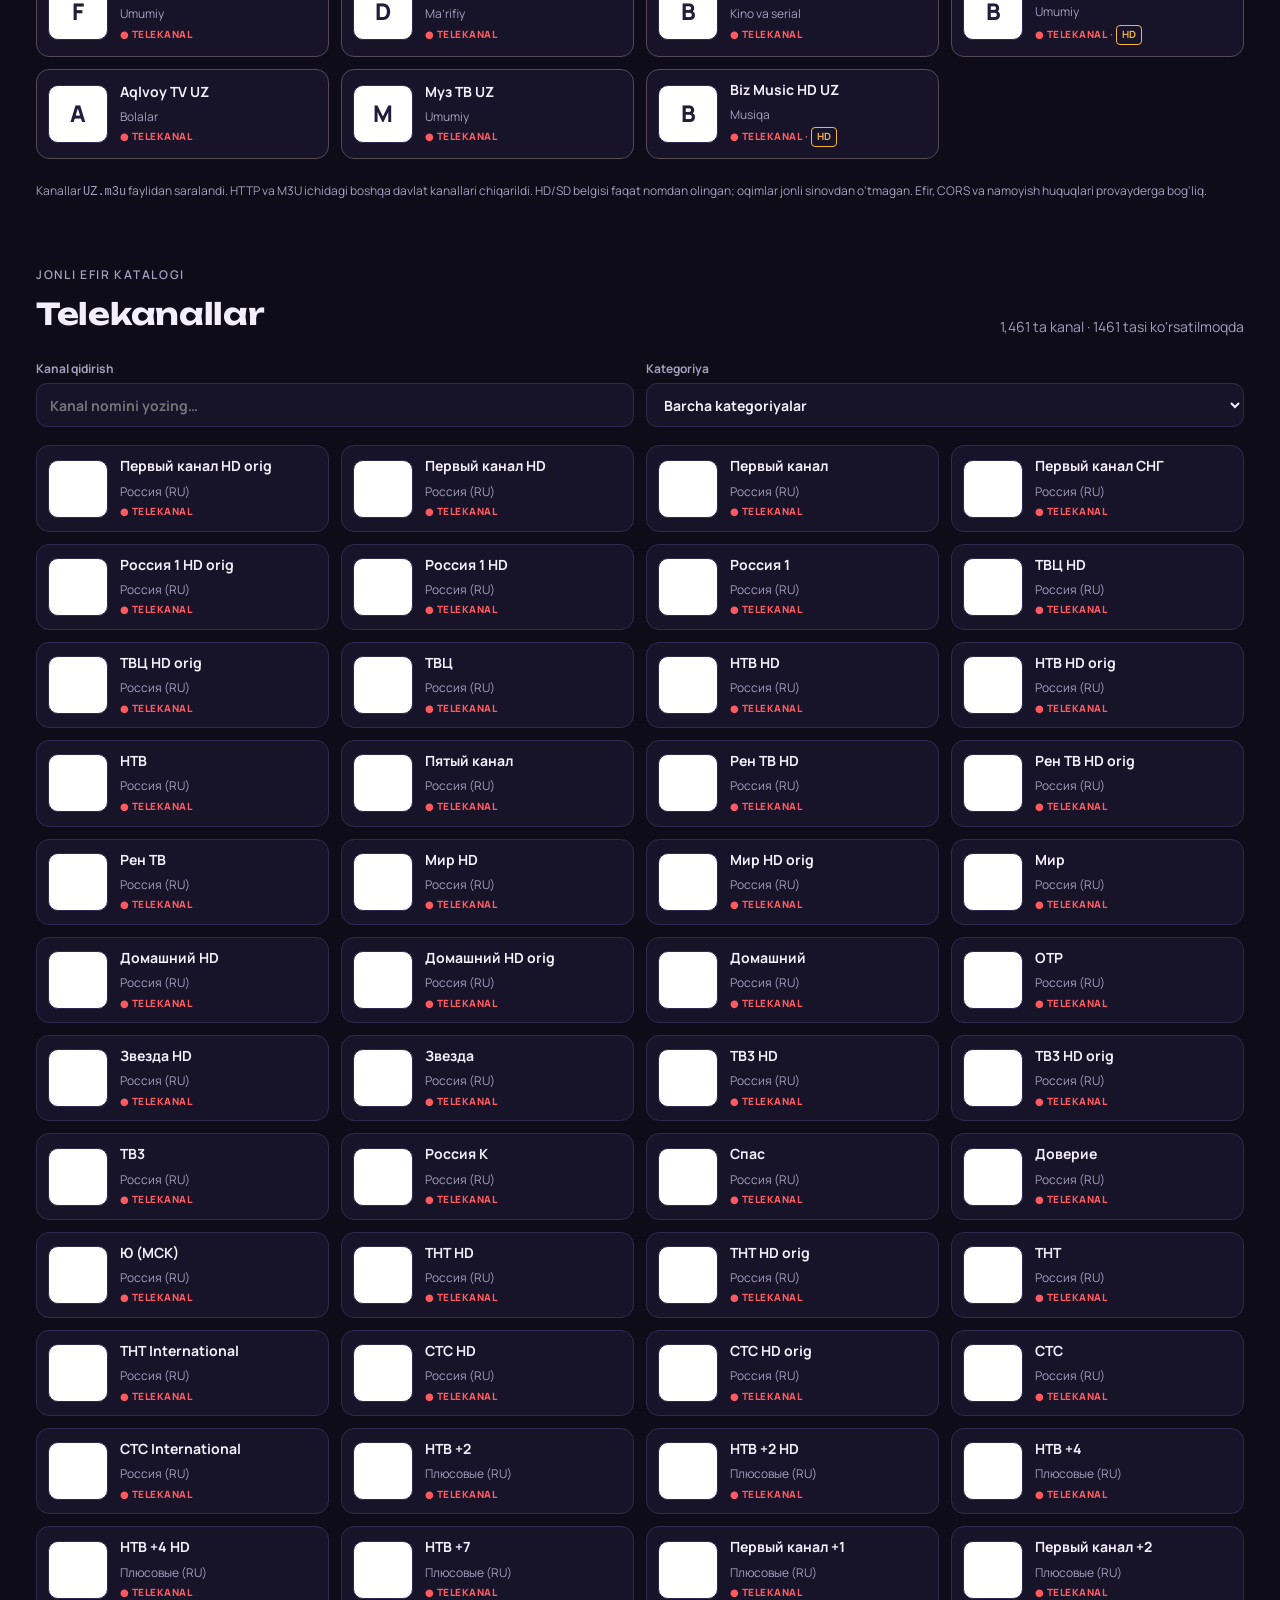
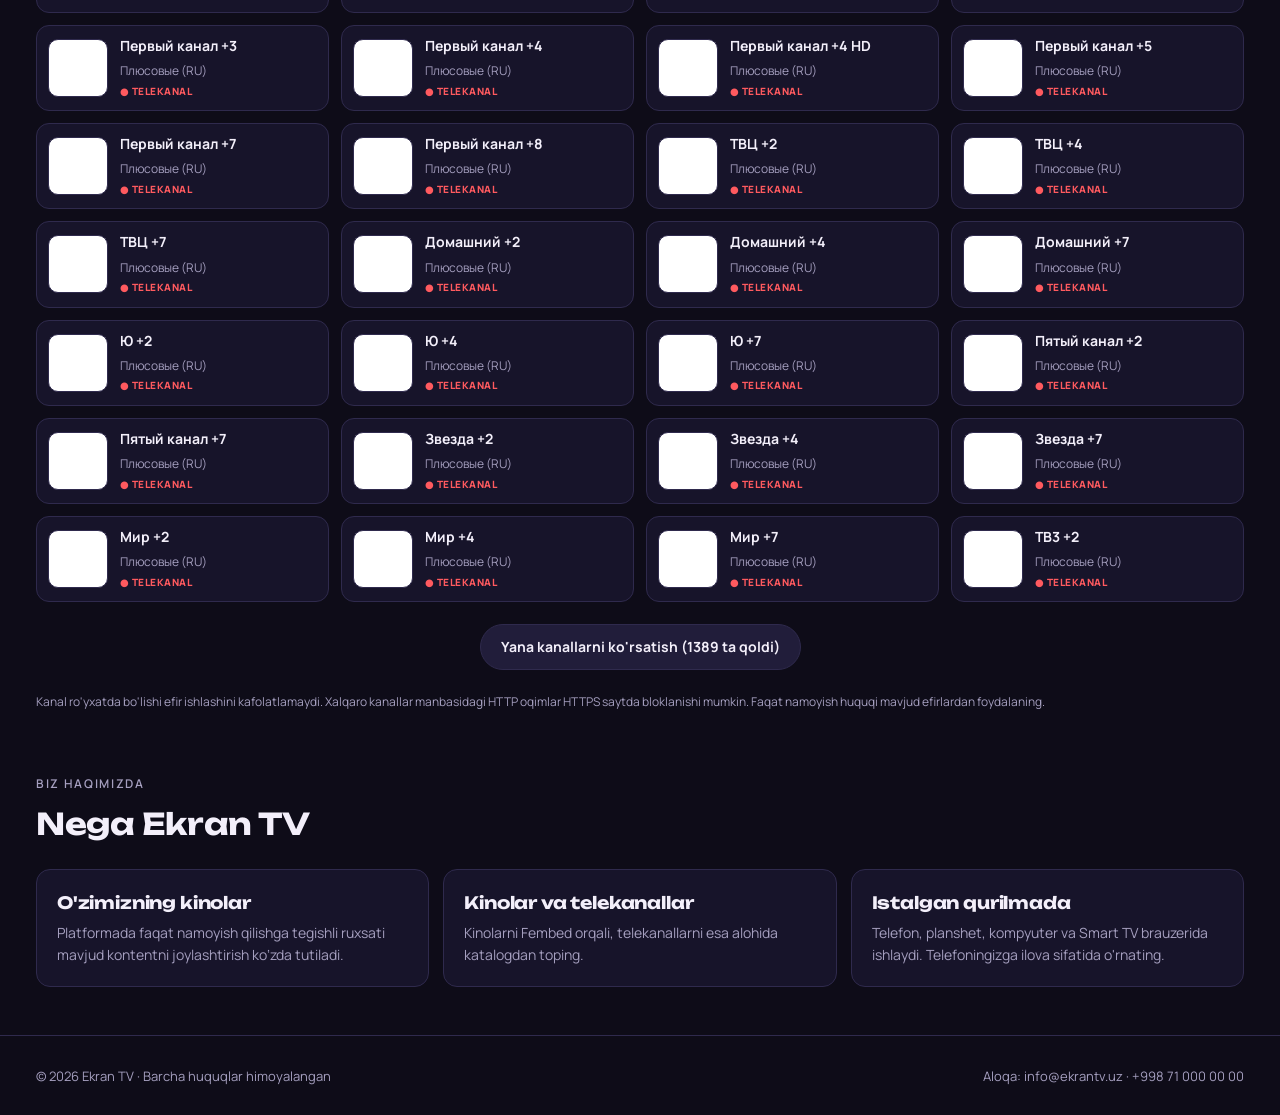
==== commit 25045ab5: "Replace Ekran TV website with Fembed movies, Uzbek TV and sanitized 1461 channel catalog" ====
--- a/index.html
+++ b/index.html
@@ -31,6 +31,8 @@
     <nav class="main" aria-label="Asosiy menyu">
       <a href="#bosh" class="on">Bosh sahifa</a>
       <a href="#kinolar">Kinolar</a>
+      <a href="#ozbek-kanallari">O‘zbek kanallari</a>
+      <a href="#telekanallar">Telekanallar</a>
       <a href="#haqida">Biz haqimizda</a>
     </nav>
     <div class="top-right">
@@ -89,12 +91,53 @@
   </section>
 
 
+  <section class="block tight uz-section" id="ozbek-kanallari">
+    <div class="wrap">
+      <div class="block-head">
+        <div><span class="eyebrow">O‘zbekiston jonli efiri</span><h2>O‘zbek kanallari</h2></div>
+        <span class="tv-count" id="uzCount" aria-live="polite">Kanallar yuklanmoqda…</span>
+      </div>
+      <div class="tv-controls">
+        <label class="tv-search-label">O‘zbek kanalini qidirish
+          <input type="search" id="uzSearch" placeholder="Masalan, Sevimli yoki Sport…" autocomplete="off">
+        </label>
+        <label class="tv-search-label">Kategoriya
+          <select id="uzCategory"><option value="">Barcha kategoriyalar</option></select>
+        </label>
+      </div>
+      <div class="tv-grid" id="uzGrid" aria-live="polite"></div>
+      <p class="tv-empty" id="uzEmpty" hidden>Bu nom bo‘yicha o‘zbek kanali topilmadi.</p>
+      <p class="tv-note">Kanallar <code>UZ.m3u</code> faylidan saralandi. HTTP va M3U ichidagi boshqa davlat kanallari chiqarildi. HD/SD belgisi faqat nomdan olingan; oqimlar jonli sinovdan o‘tmagan. Efir, CORS va namoyish huquqlari provayderga bog‘liq.</p>
+    </div>
+  </section>
+
+  <section class="block tight" id="telekanallar">
+    <div class="wrap">
+      <div class="block-head">
+        <div><span class="eyebrow">Jonli efir katalogi</span><h2>Telekanallar</h2></div>
+        <span class="tv-count" id="tvCount" aria-live="polite">Kanallar yuklanmoqda…</span>
+      </div>
+      <div class="tv-controls">
+        <label class="tv-search-label">Kanal qidirish
+          <input type="search" id="tvSearch" placeholder="Kanal nomini yozing…" autocomplete="off">
+        </label>
+        <label class="tv-search-label">Kategoriya
+          <select id="tvCategory"><option value="">Barcha kategoriyalar</option></select>
+        </label>
+      </div>
+      <div class="tv-grid" id="tvGrid" aria-live="polite"></div>
+      <p class="tv-empty" id="tvEmpty" hidden>Bu nom bo'yicha kanal topilmadi.</p>
+      <div class="tv-more-wrap"><button class="btn btn-ghost" id="tvMore" type="button" hidden>Yana kanallarni ko'rsatish</button></div>
+      <p class="tv-note">Kanal ro'yxatda bo'lishi efir ishlashini kafolatlamaydi. Xalqaro kanallar manbasidagi HTTP oqimlar HTTPS saytda bloklanishi mumkin. Faqat namoyish huquqi mavjud efirlardan foydalaning.</p>
+    </div>
+  </section>
+
   <section class="block tight" id="haqida">
     <div class="wrap">
       <div class="block-head"><div><span class="eyebrow">Biz haqimizda</span><h2>Nega Ekran TV</h2></div></div>
       <div class="about">
-        <div class="cell"><h3>O'zimizning kinolar</h3><p>Barcha kinolar va seriallar Ekran TV jamoasi tomonidan suratga olingan yoki huquqi bizga tegishli.</p></div>
-        <div class="cell"><h3>To'xtagan joydan davom eting</h3><p>Kinoni yarmida qoldirsangiz, keyingi safar sayt uni aynan to'xtagan joyingizdan davom ettiradi.</p></div>
+        <div class="cell"><h3>O'zimizning kinolar</h3><p>Platformada faqat namoyish qilishga tegishli ruxsati mavjud kontentni joylashtirish ko‘zda tutiladi.</p></div>
+        <div class="cell"><h3>Kinolar va telekanallar</h3><p>Kinolarni Fembed orqali, telekanallarni esa alohida katalogdan toping.</p></div>
         <div class="cell"><h3>Istalgan qurilmada</h3><p>Telefon, planshet, kompyuter va Smart TV brauzerida ishlaydi. Telefoningizga ilova sifatida o'rnating.</p></div>
       </div>
     </div>
@@ -111,6 +154,8 @@
 <nav class="tabbar" aria-label="Pastki menyu">
   <a href="#bosh" class="on"><svg viewBox="0 0 24 24" fill="none" stroke="currentColor" stroke-width="2"><path d="M3 11 12 4l9 7v9a1 1 0 0 1-1 1h-5v-6H9v6H4a1 1 0 0 1-1-1z"/></svg>Bosh</a>
   <a href="#kinolar"><svg viewBox="0 0 24 24" fill="none" stroke="currentColor" stroke-width="2"><rect x="3" y="3" width="18" height="18" rx="2"/><path d="M7 3v18M17 3v18M3 8h4M3 16h4M17 8h4M17 16h4"/></svg>Kinolar</a>
+  <a href="#ozbek-kanallari"><svg viewBox="0 0 24 24" fill="none" stroke="currentColor" stroke-width="2"><rect x="3" y="5" width="18" height="14" rx="2"/><path d="M8 22h8M12 19v3"/></svg>O‘zbek TV</a>
+  <a href="#telekanallar"><svg viewBox="0 0 24 24" fill="none" stroke="currentColor" stroke-width="2"><rect x="3" y="5" width="18" height="14" rx="2"/><path d="M8 22h8M12 19v3"/></svg>Telekanallar</a>
   <a href="#haqida"><svg viewBox="0 0 24 24" fill="none" stroke="currentColor" stroke-width="2"><circle cx="12" cy="12" r="9"/><path d="M12 11v6M12 7.5v.5"/></svg>Biz haqimizda</a>
 </nav>
 
@@ -118,8 +163,7 @@
   <div class="player">
     <button class="close" type="button" id="pClose" aria-label="Yopish">✕</button>
     <div class="screen" id="screen">
-      <canvas id="pCanvas"></canvas>
-      <div class="yt" id="ytHost"></div>
+      <div class="yt" id="mediaHost"></div>
       <div class="over" id="pOver" hidden><div><h4 id="pOverTitle"></h4><p id="pOverText"></p></div></div>
     </div>
     <div class="pinfo">
@@ -144,6 +188,8 @@
 <div class="toast" id="toast" role="status" hidden></div>
 
 <script src="data/films.js"></script>
+<script src="data/channels.js"></script>
+<script src="data/uz_channels.js"></script>
 <script src="js/app.js"></script>
 </body>
-</html>
+</html>
--- a/css/style.css
+++ b/css/style.css
@@ -216,3 +216,29 @@
   .screen{border-radius:0}
 }
 @media (prefers-reduced-motion:reduce){*{animation:none!important;transition:none!important}}
+
+/* Telekanallar: ochiq katalog, filter va kanal kartalari */
+.tv-controls{display:flex;gap:12px;flex-wrap:wrap;margin:0 0 18px}
+.tv-search-label{display:flex;flex-direction:column;gap:5px;color:var(--muted);font-size:12px;font-weight:700;min-width:min(100%,240px);flex:1}
+.tv-search-label input,.tv-search-label select{min-height:44px;width:100%;border:1px solid var(--line);border-radius:11px;background:var(--surface);color:var(--fg);font:inherit;font-size:14px;padding:9px 13px;outline-offset:2px}
+.tv-count{color:var(--muted);font-size:14px}
+.tv-grid{display:grid;grid-template-columns:repeat(auto-fill,minmax(240px,1fr));gap:12px}
+.tv-card{display:flex;align-items:center;text-align:left;gap:12px;width:100%;min-height:82px;padding:11px;background:var(--surface);border:1px solid var(--line);border-radius:13px;transition:border-color .15s,background .15s}
+.tv-card:hover,.tv-card:focus-visible{border-color:var(--accent);background:var(--surface-2)}
+.tv-icon{display:flex;align-items:center;justify-content:center;flex:none;border:1px solid var(--line);border-radius:10px;background:#fff;color:#241c3b;width:60px;height:58px;overflow:hidden;font-size:23px;font-weight:800}
+.tv-icon img{display:block;width:100%;height:100%;object-fit:contain;padding:5px}
+.tv-info{display:block;min-width:0;flex:1}
+.tv-info strong{display:block;font-size:14px;line-height:1.3;overflow:hidden;text-overflow:ellipsis;white-space:nowrap}
+.tv-info small{display:block;color:var(--muted);font-size:12px;overflow:hidden;text-overflow:ellipsis;white-space:nowrap;margin-top:7px}
+.tv-live{display:block;color:var(--live);font-weight:800;font-size:10px;letter-spacing:.05em;margin-top:3px}
+.tv-more-wrap{display:flex;justify-content:center;margin:22px 0 0}
+.tv-empty,.tv-note{color:var(--muted)}
+.tv-note{font-size:12px;line-height:1.6;margin:22px 0 0}
+@media(max-width:520px){.tv-grid{grid-template-columns:1fr 1fr;gap:8px}.tv-card{min-height:120px;flex-direction:column;align-items:flex-start;justify-content:center;padding:10px}.tv-icon{width:54px;height:46px}.tv-info{width:100%}.tv-info strong{font-size:12px}.tv-controls{flex-direction:column}.tv-search-label{width:100%}}
+
+/* O'zbekiston kanallari xalqaro katalogdan alohida ko'rinsin. */
+.uz-section{background:linear-gradient(180deg,color-mix(in oklab,var(--accent) 5%,transparent),transparent 82%);border-top:1px solid var(--line)}
+.uz-section .tv-card{border-color:color-mix(in oklab,var(--accent) 22%,var(--line))}
+@media(max-width:520px){.tabbar a{font-size:10px;min-width:0;text-align:center}.tabbar a svg{width:20px;height:20px}}
+
+.tv-quality{display:inline-block;border:1px solid var(--accent);border-radius:4px;padding:1px 5px;font-size:10px;color:var(--accent);vertical-align:baseline;letter-spacing:.03em}
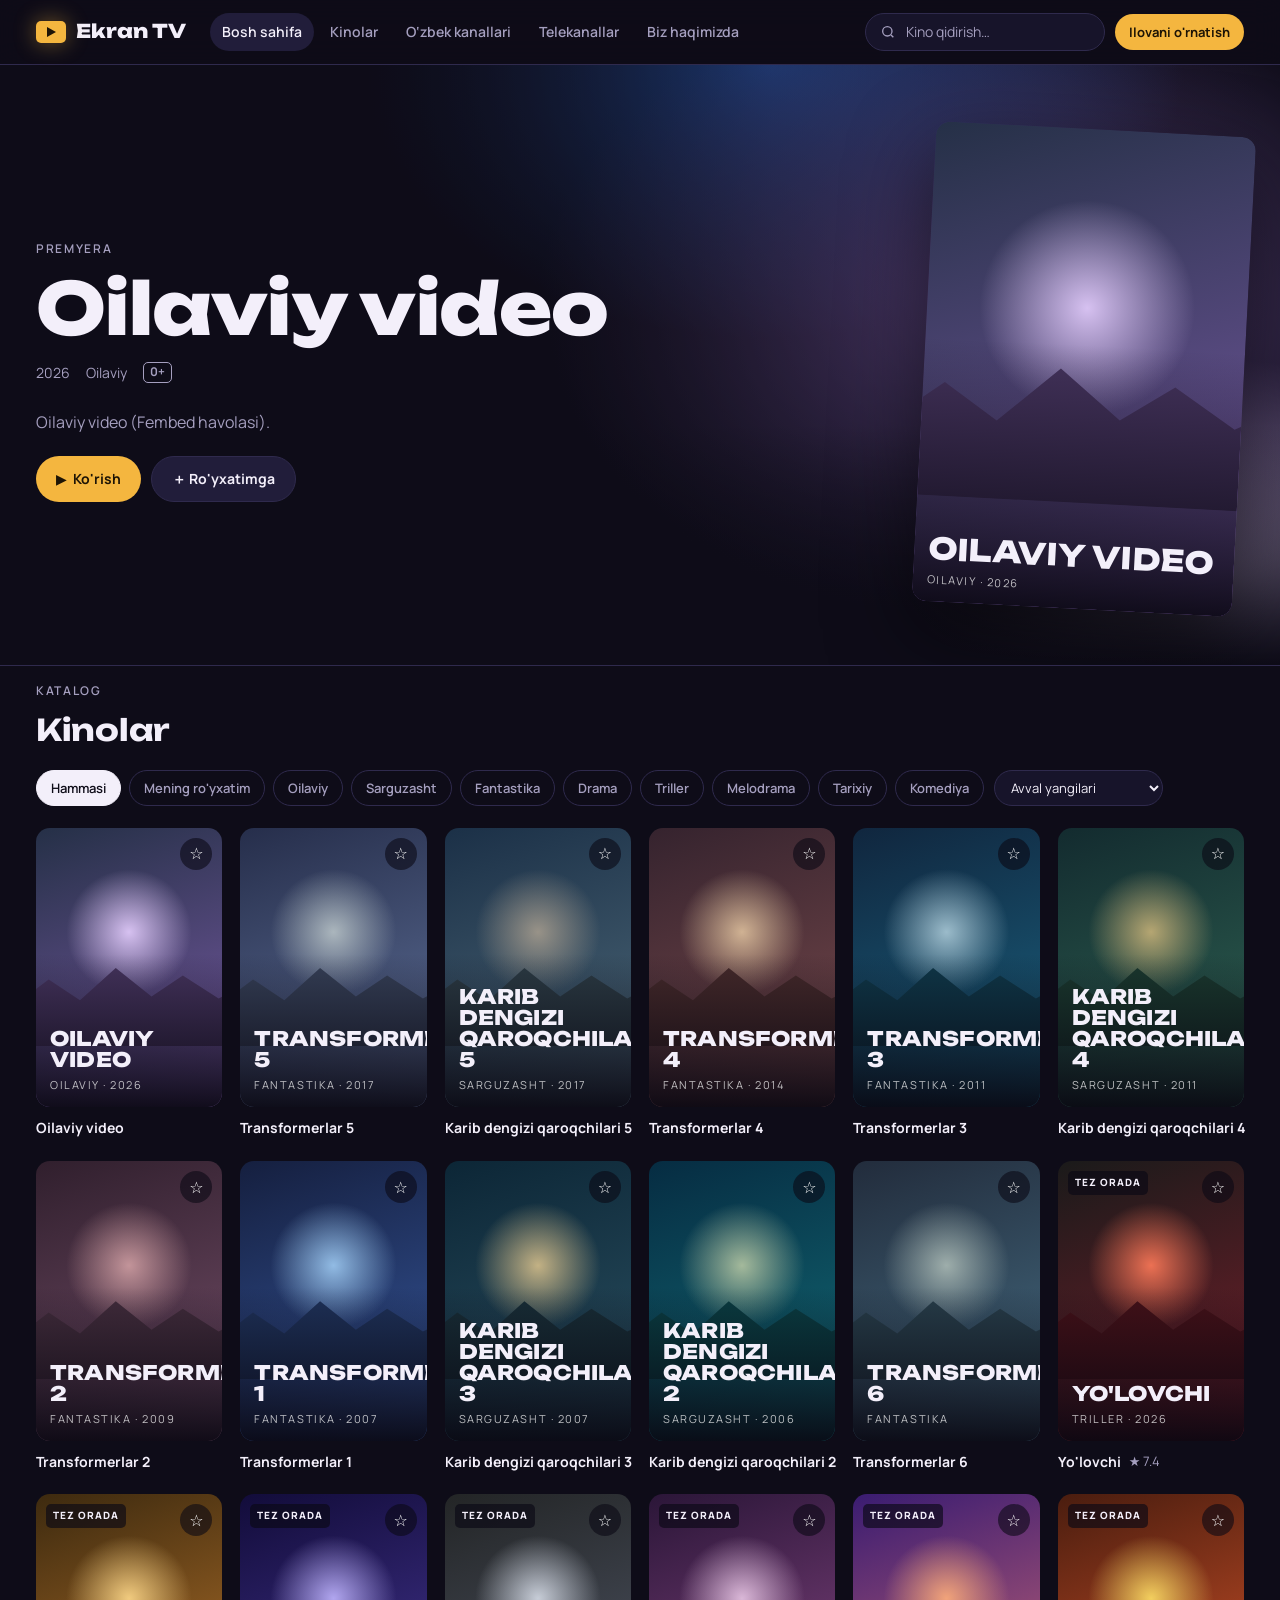
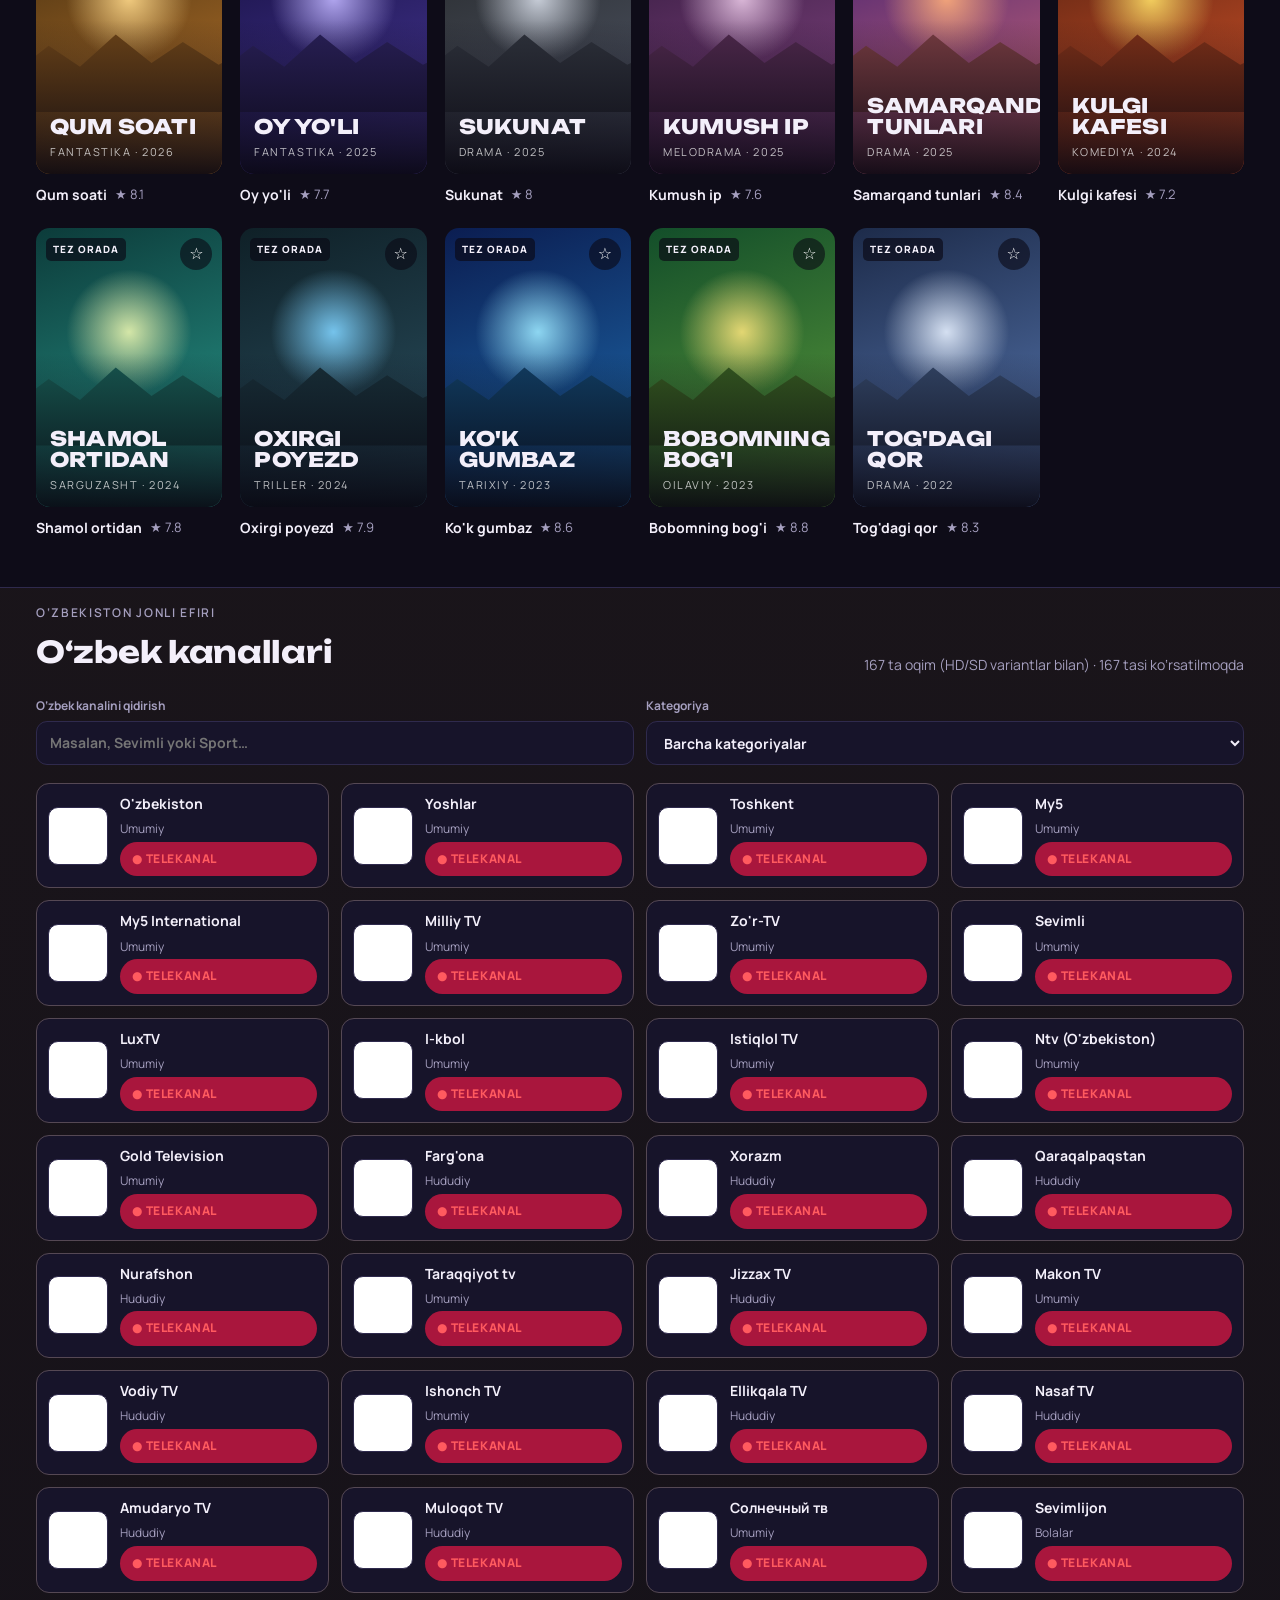
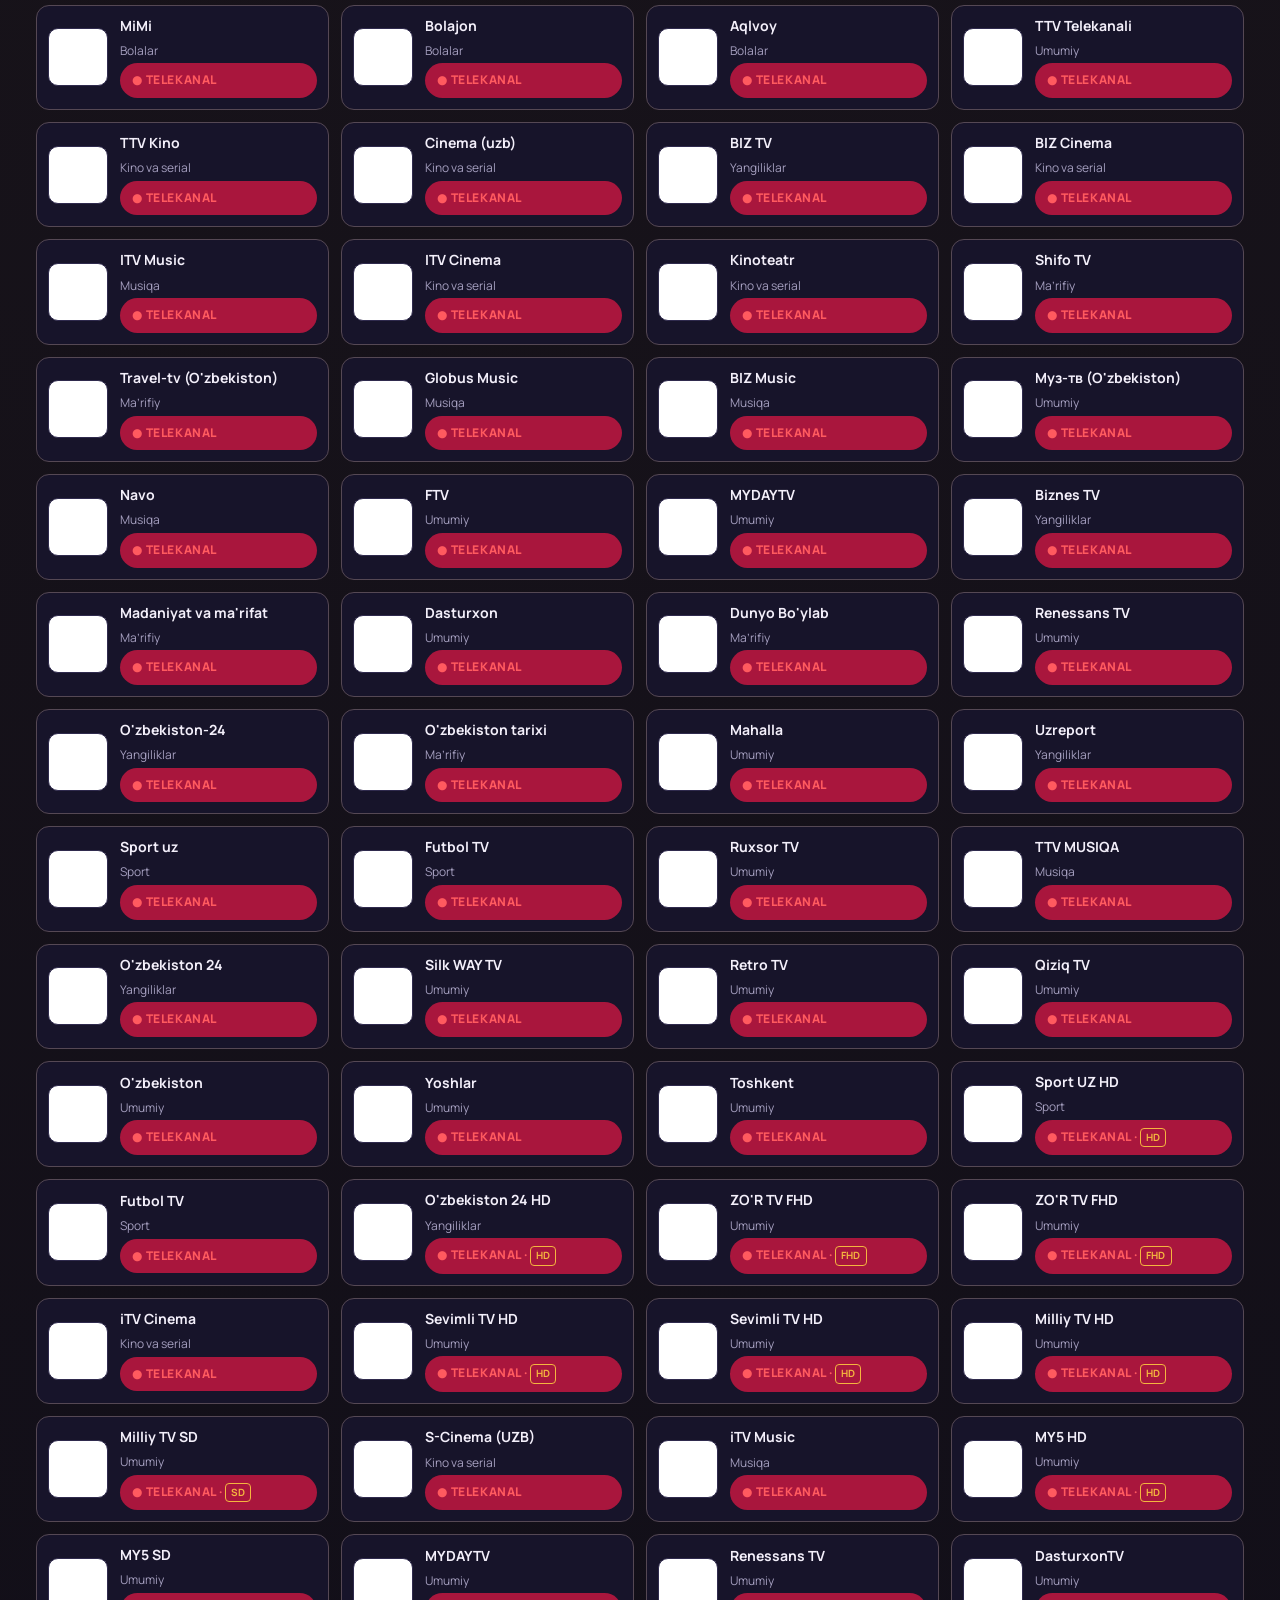
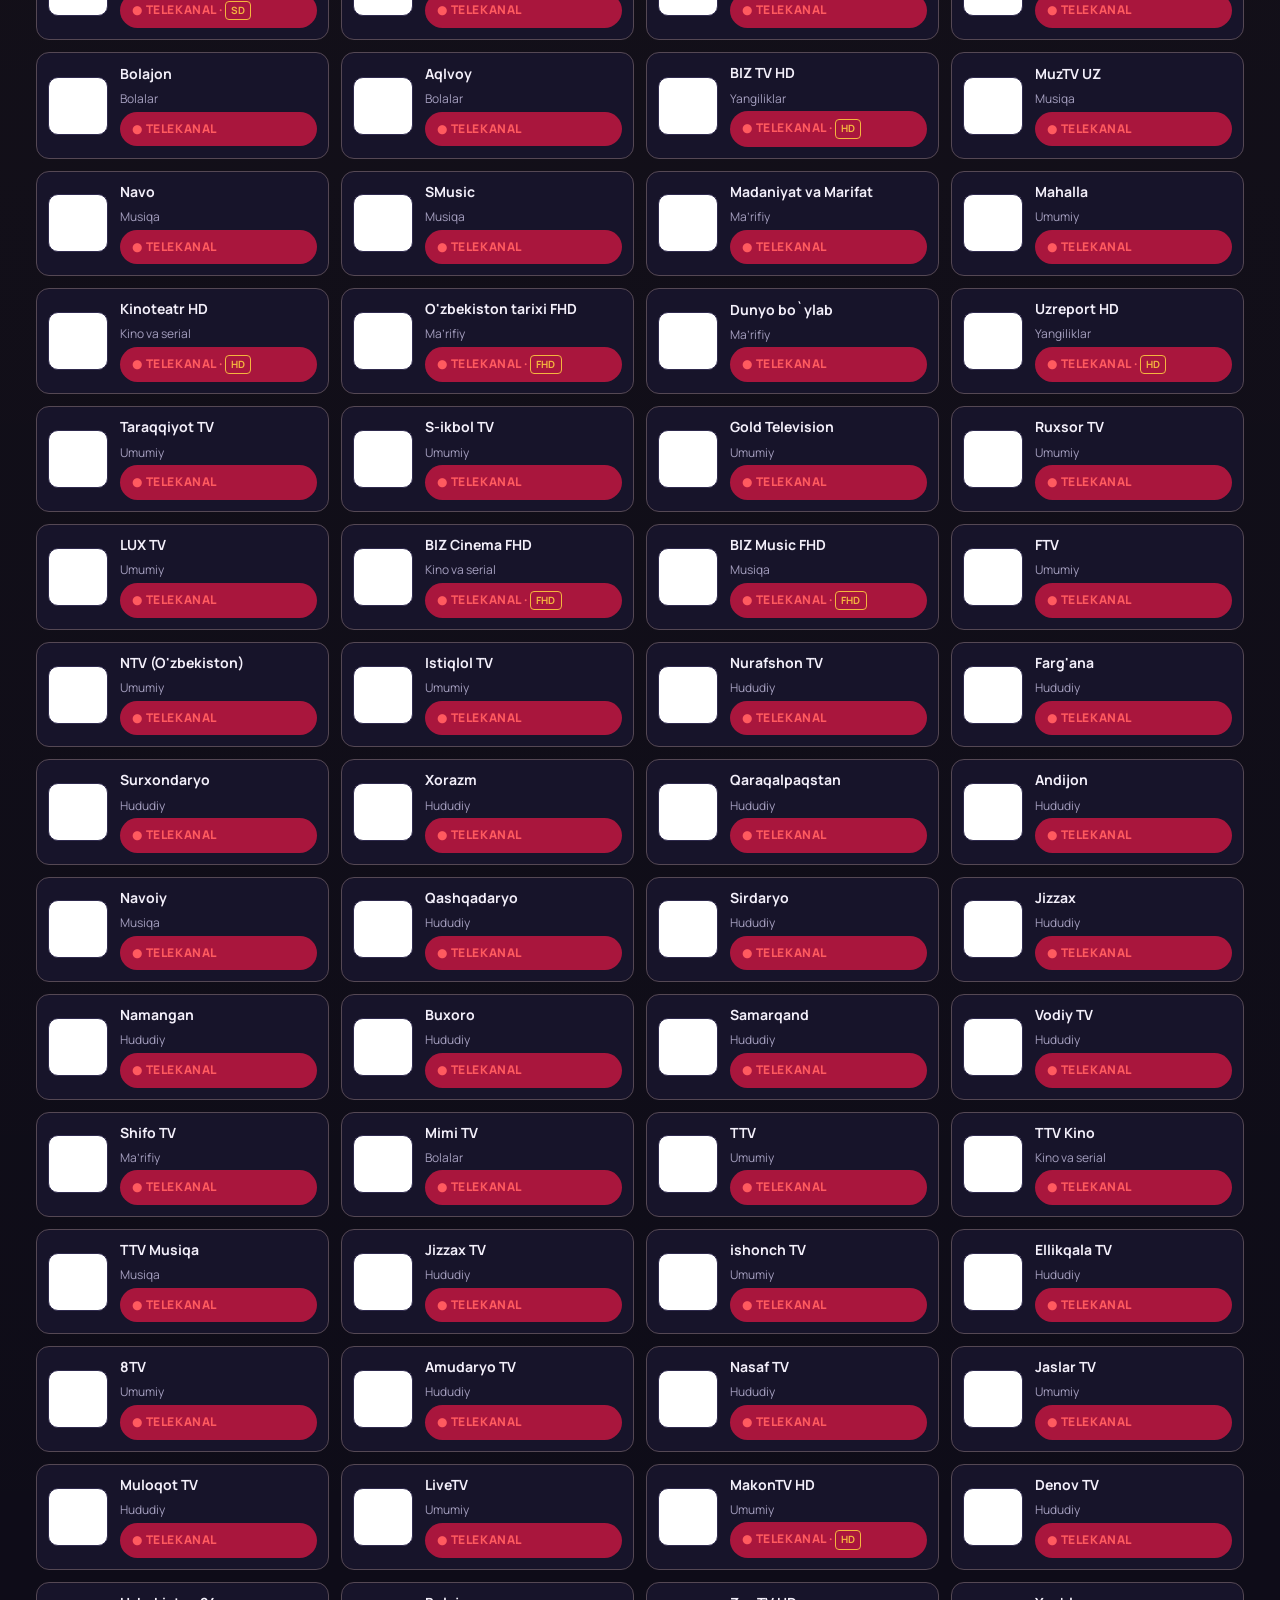
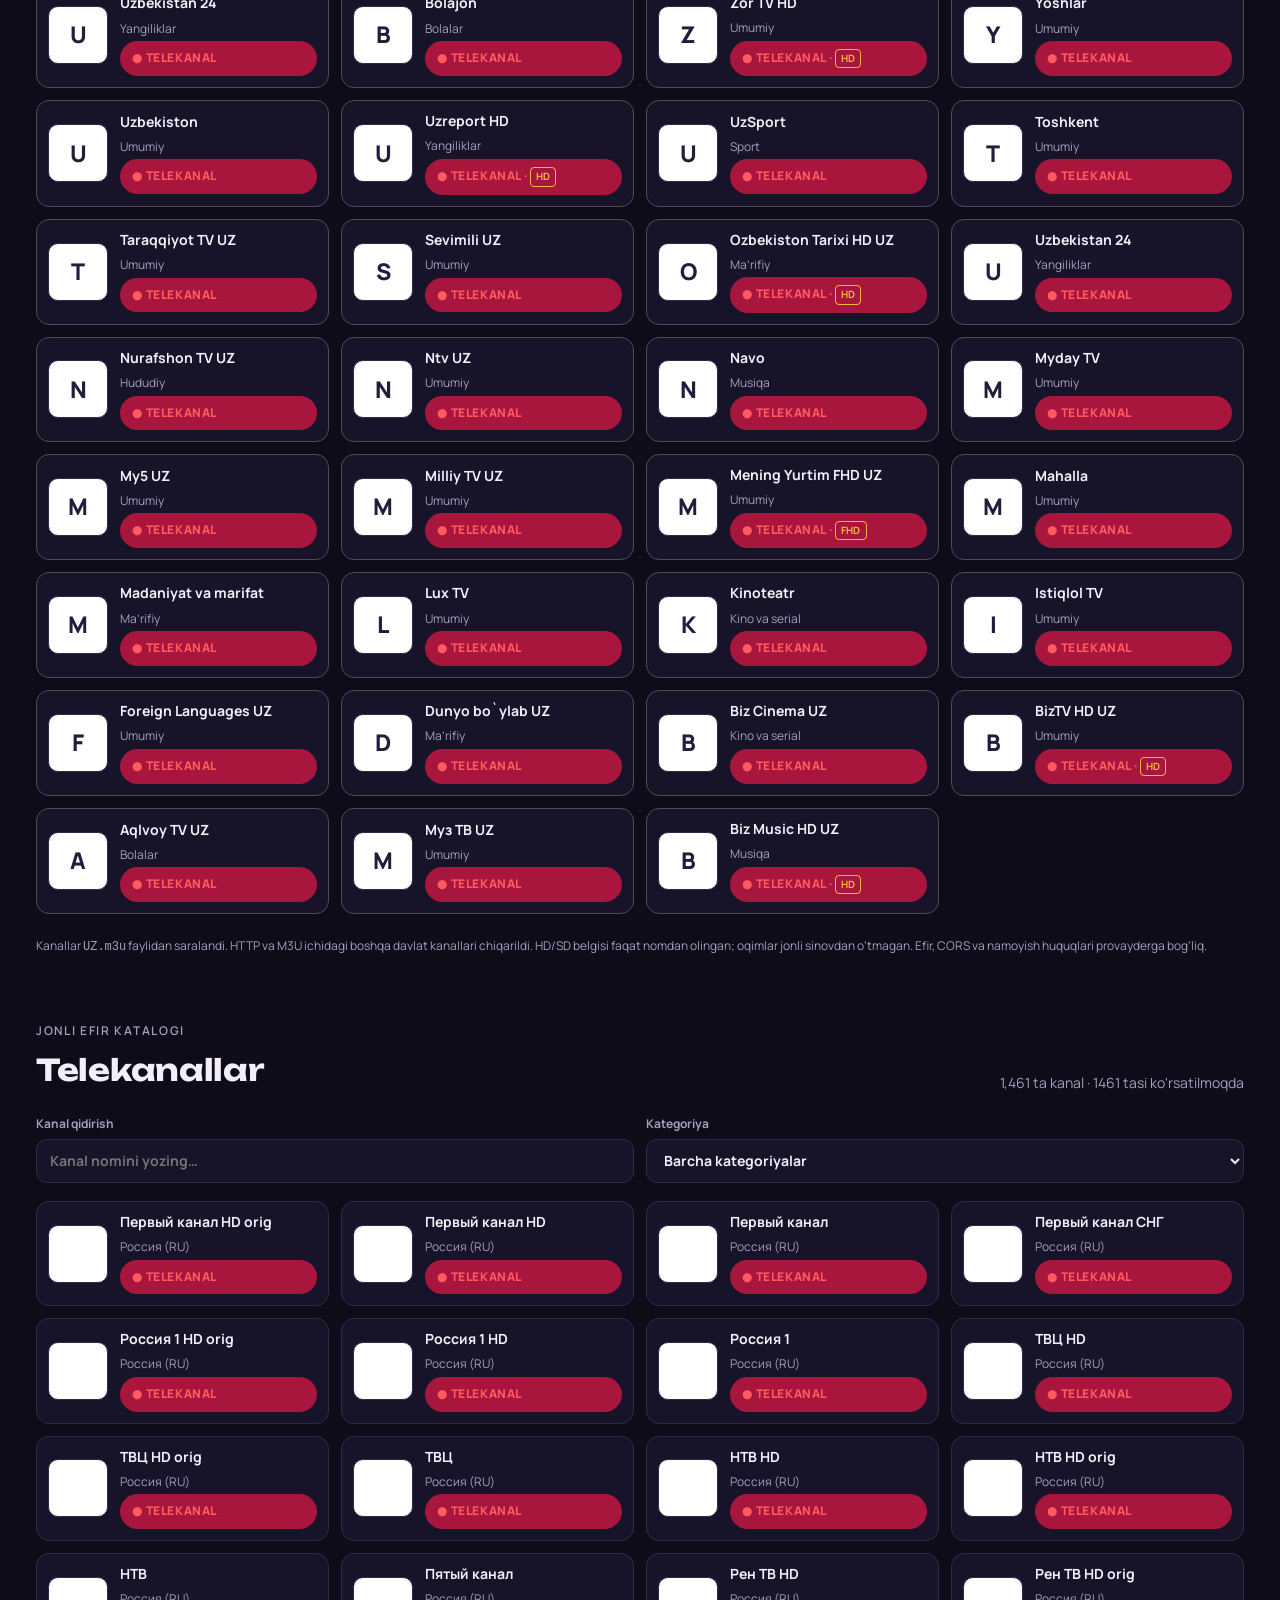
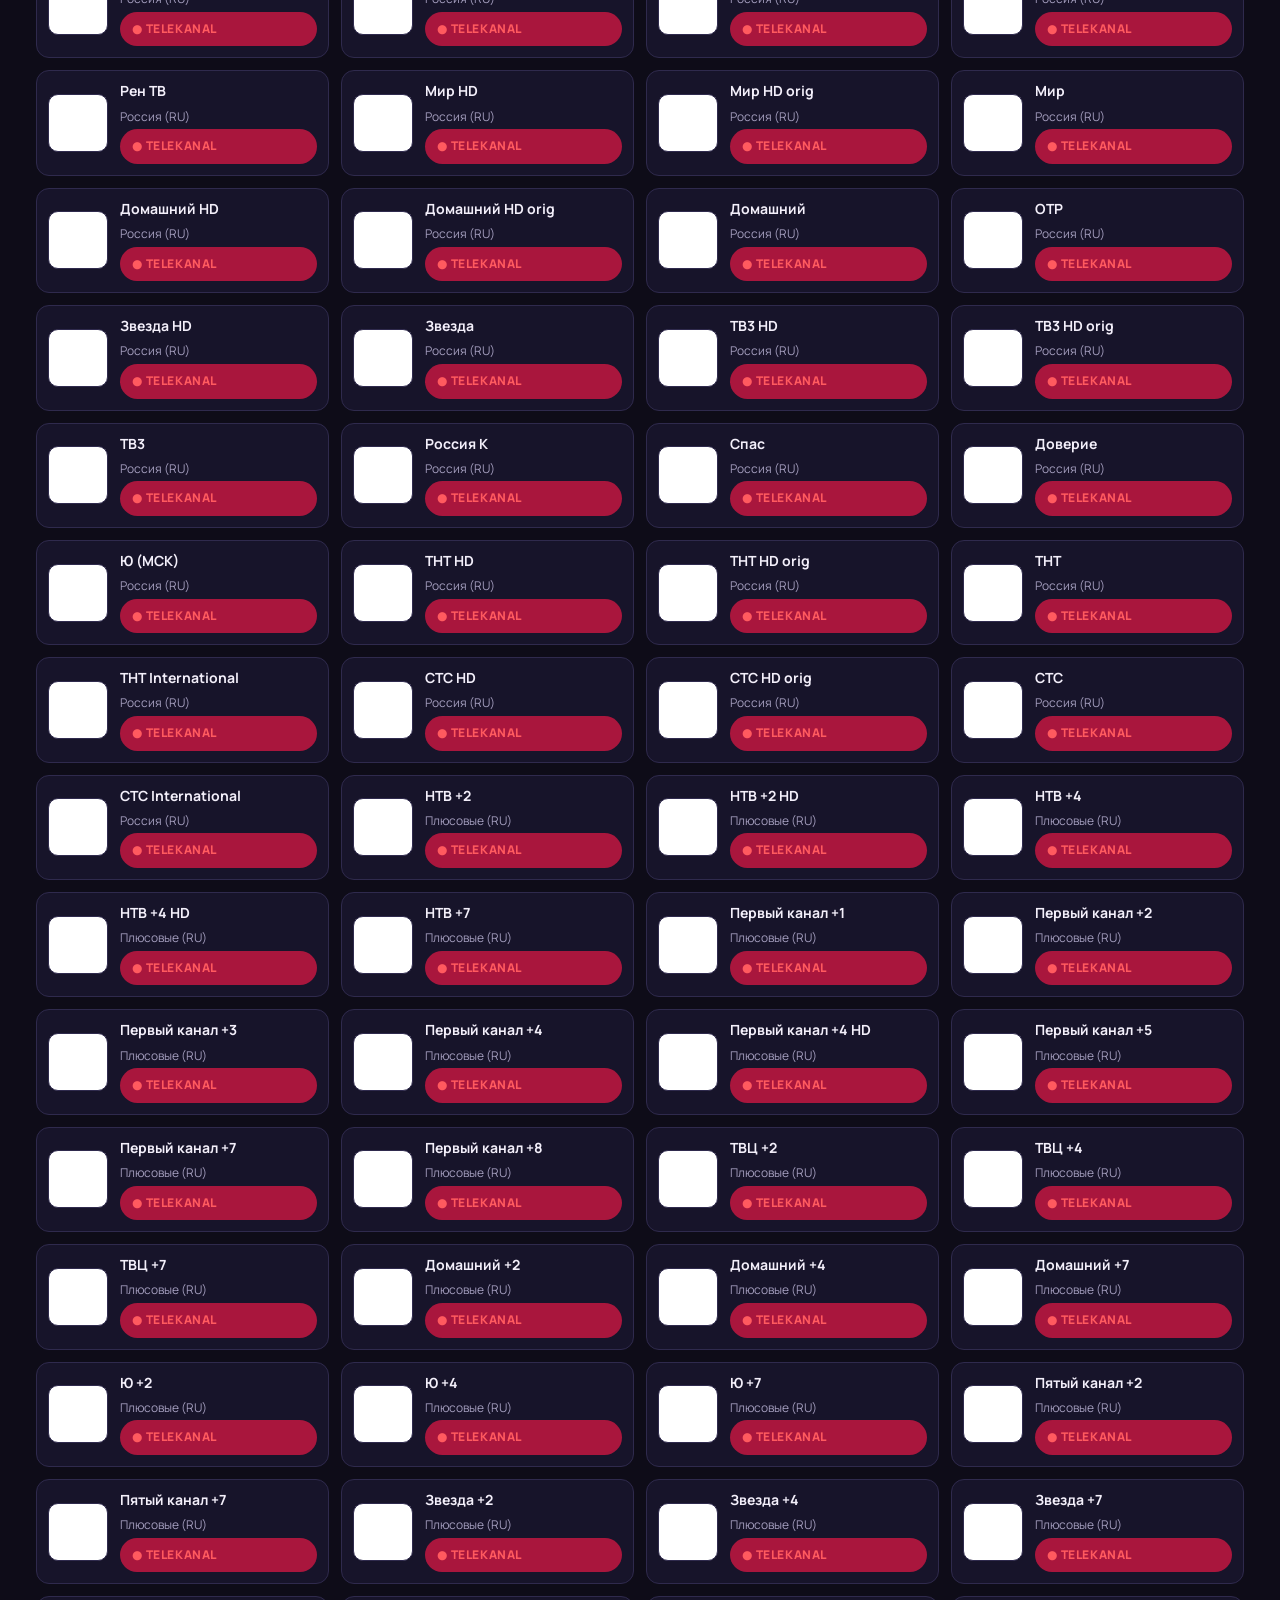
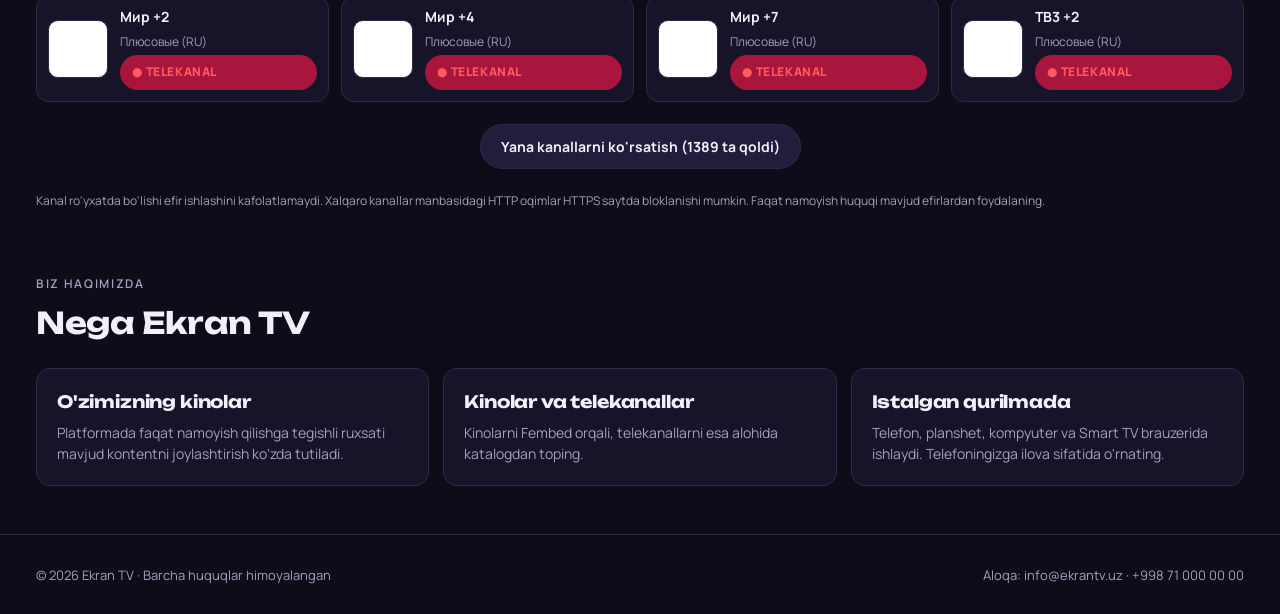
==== commit cb686d01: "Add standalone TV fullscreen player with 15-second HLS target and remote controls" ====
--- a/index.html
+++ b/index.html
@@ -22,6 +22,7 @@
 <link rel="preconnect" href="https://fonts.gstatic.com" crossorigin>
 <link rel="stylesheet" href="https://fonts.googleapis.com/css2?family=Unbounded:wght@500;700;800&family=Manrope:wght@400;500;600;700&family=JetBrains+Mono:wght@500&display=swap">
 <link rel="stylesheet" href="css/style.css">
+<link rel="stylesheet" href="css/tv-player.css">
 </head>
 <body>
 
@@ -191,5 +192,6 @@
 <script src="data/channels.js"></script>
 <script src="data/uz_channels.js"></script>
 <script src="js/app.js"></script>
+<script src="js/tv-player.js"></script>
 </body>
 </html>
--- a/css/tv-player.css
+++ b/css/tv-player.css
@@ -0,0 +1,29 @@
+/* Ekran TV 2.0 — responsive theater-like TV player */
+.tv-stage[hidden],.tv-status[hidden],.tv-btn[hidden]{display:none!important}
+body.tv-active{overflow:hidden!important}
+.tv-stage{position:fixed!important;inset:0;z-index:99999;width:100vw;height:100vh;height:100dvh;background:#04030b;color:#fff;overflow:hidden;font-family:Manrope,system-ui,sans-serif}
+.tv-video,.tv-media{position:absolute;inset:0;width:100%;height:100%}
+.tv-media{object-fit:contain;background:#04030b}
+.tv-shade{pointer-events:none;position:absolute;inset:0;background:linear-gradient(#0009,transparent 28%,transparent 57%,#000d)}
+.tv-top,.tv-bottom{position:absolute;z-index:3;left:0;right:0;padding:clamp(12px,2vw,30px);display:flex;gap:18px;align-items:center}
+.tv-top{top:0}.tv-bottom{bottom:0;align-items:stretch;flex-direction:column;gap:12px}
+.tv-title{flex:1;min-width:0;display:flex;flex-direction:column;gap:4px}
+.tv-title strong{font-size:clamp(18px,2.2vw,32px);overflow:hidden;text-overflow:ellipsis;white-space:nowrap}
+.tv-title small,.tv-help{color:#d4cedb;font-size:13px}
+.tv-live{border-radius:100px;background:#a9163d;padding:8px 12px;font-weight:800;font-size:12px;white-space:nowrap}
+.tv-head{display:flex;align-items:center;justify-content:space-between;gap:10px}
+.tv-head strong{font-size:clamp(19px,2.3vw,31px)}
+#tvDelay{border-radius:100px;background:#201b35;padding:8px 12px;border:1px solid #6d6387;font-size:12px;white-space:nowrap}
+.tv-buttons{display:flex;gap:10px;flex-wrap:wrap}
+.tv-btn{background:#302a46e8;color:#fff;border:1px solid #807493;border-radius:12px;font:700 clamp(12px,1.1vw,18px) Manrope,system-ui,sans-serif;padding:13px 18px;min-height:48px;cursor:pointer}
+.tv-btn:focus,.tv-btn:focus-visible{outline:4px solid #ffd444!important;outline-offset:3px!important;background:#675179}
+.tv-btn:hover{background:#5b4a70}.tv-max{margin-left:auto;background:#4b367c}
+.tv-status{position:absolute;z-index:2;top:50%;left:50%;transform:translate(-50%,-50%);width:min(90vw,600px);padding:22px;text-align:center;border-radius:18px;background:#0c0918d9;display:flex;flex-direction:column;align-items:center;gap:12px}
+.tv-status strong{font-size:clamp(18px,2.7vw,30px)}
+.tv-status small{font-size:14px;color:#d0cadd}
+.tv-spin{width:34px;height:34px;border:4px solid #999;border-top-color:#ffd447;border-radius:50%;animation:tvrotate 1s linear infinite}
+.tv-failed .tv-spin{display:none}@keyframes tvrotate{to{transform:rotate(360deg)}}
+.tv-idle .tv-top,.tv-idle .tv-bottom,.tv-idle .tv-shade{opacity:0;pointer-events:none}
+.tv-top,.tv-bottom,.tv-shade{transition:opacity .2s}
+@media(max-width:650px){.tv-top{gap:7px}.tv-title small,.tv-help{display:none}.tv-btn{padding:9px;min-height:42px}.tv-buttons{justify-content:space-between;flex-wrap:nowrap}.tv-buttons .tv-btn{font-size:11px}.tv-max{margin-left:0}.tv-live{font-size:10px;padding:6px}}
+@media(min-width:1000px){.tv-btn{padding:17px 22px;min-height:56px}.tv-top,.tv-bottom{padding:26px 4vw}}
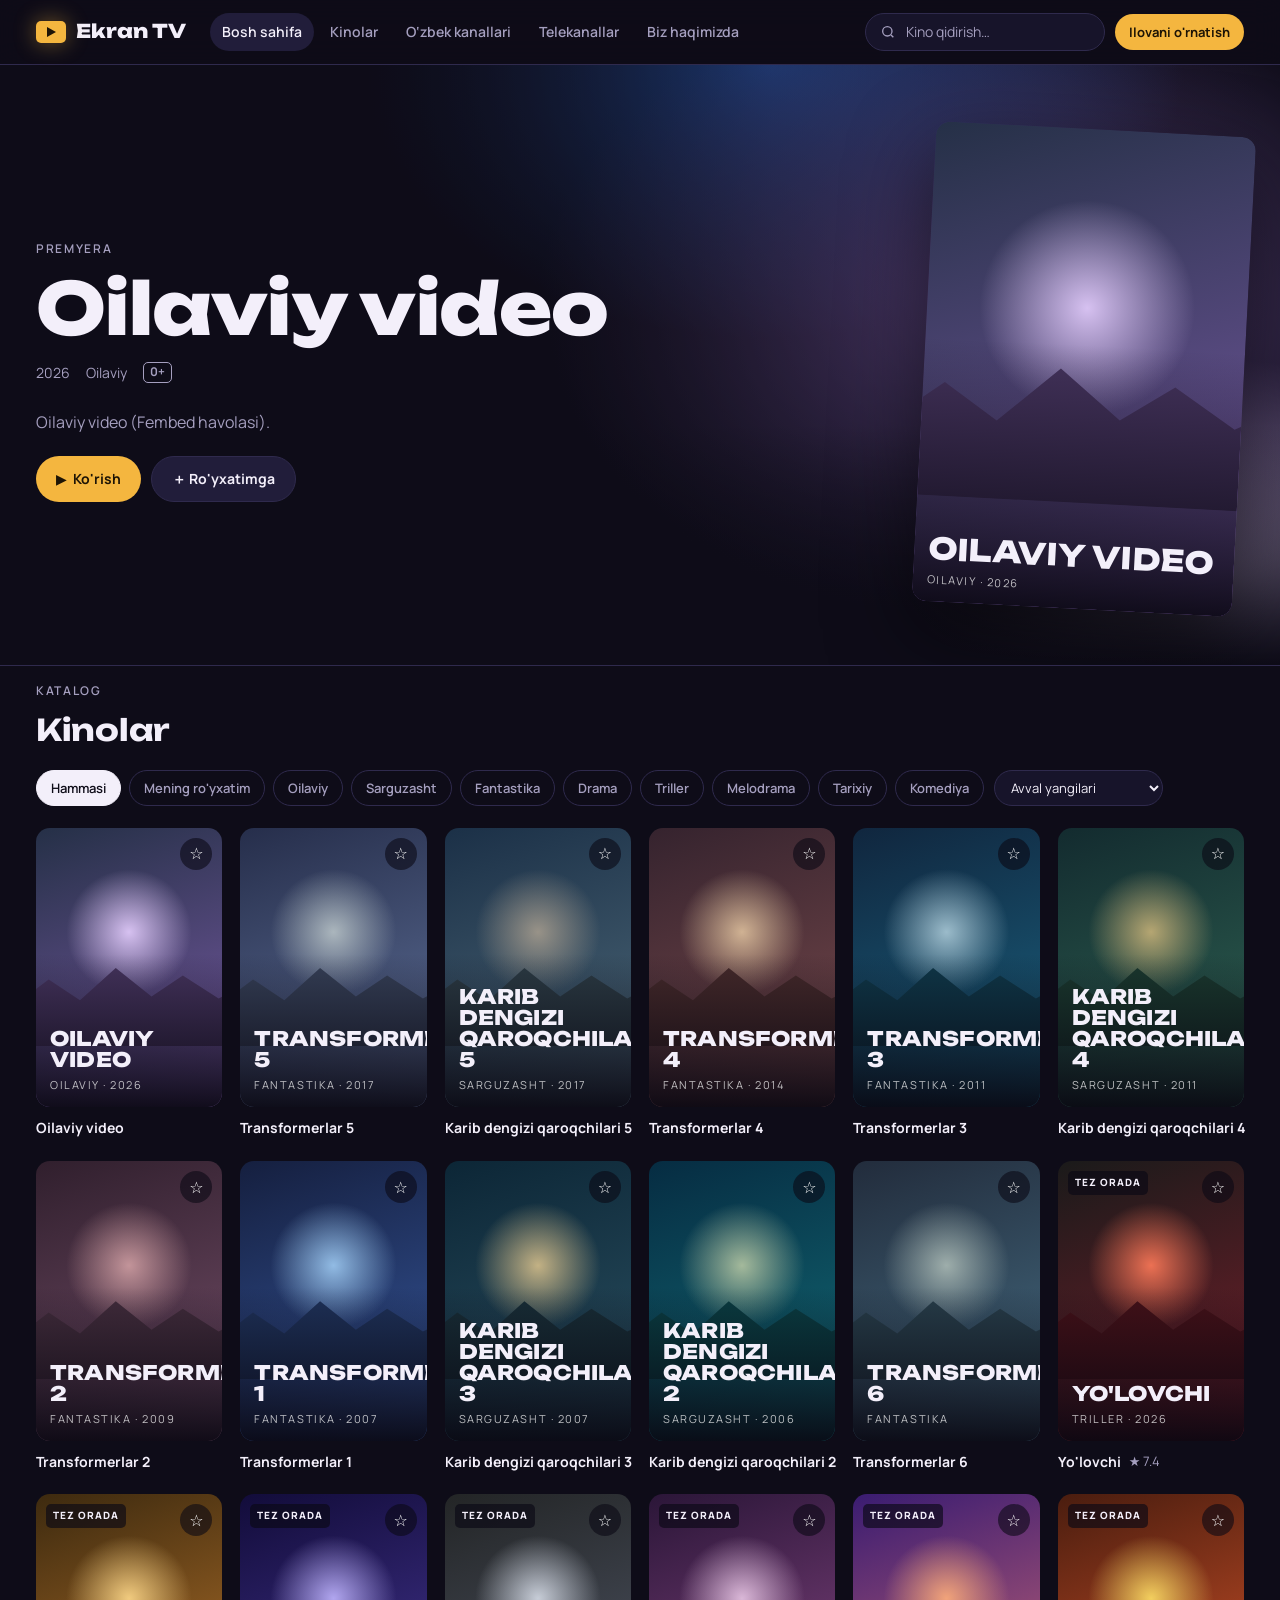
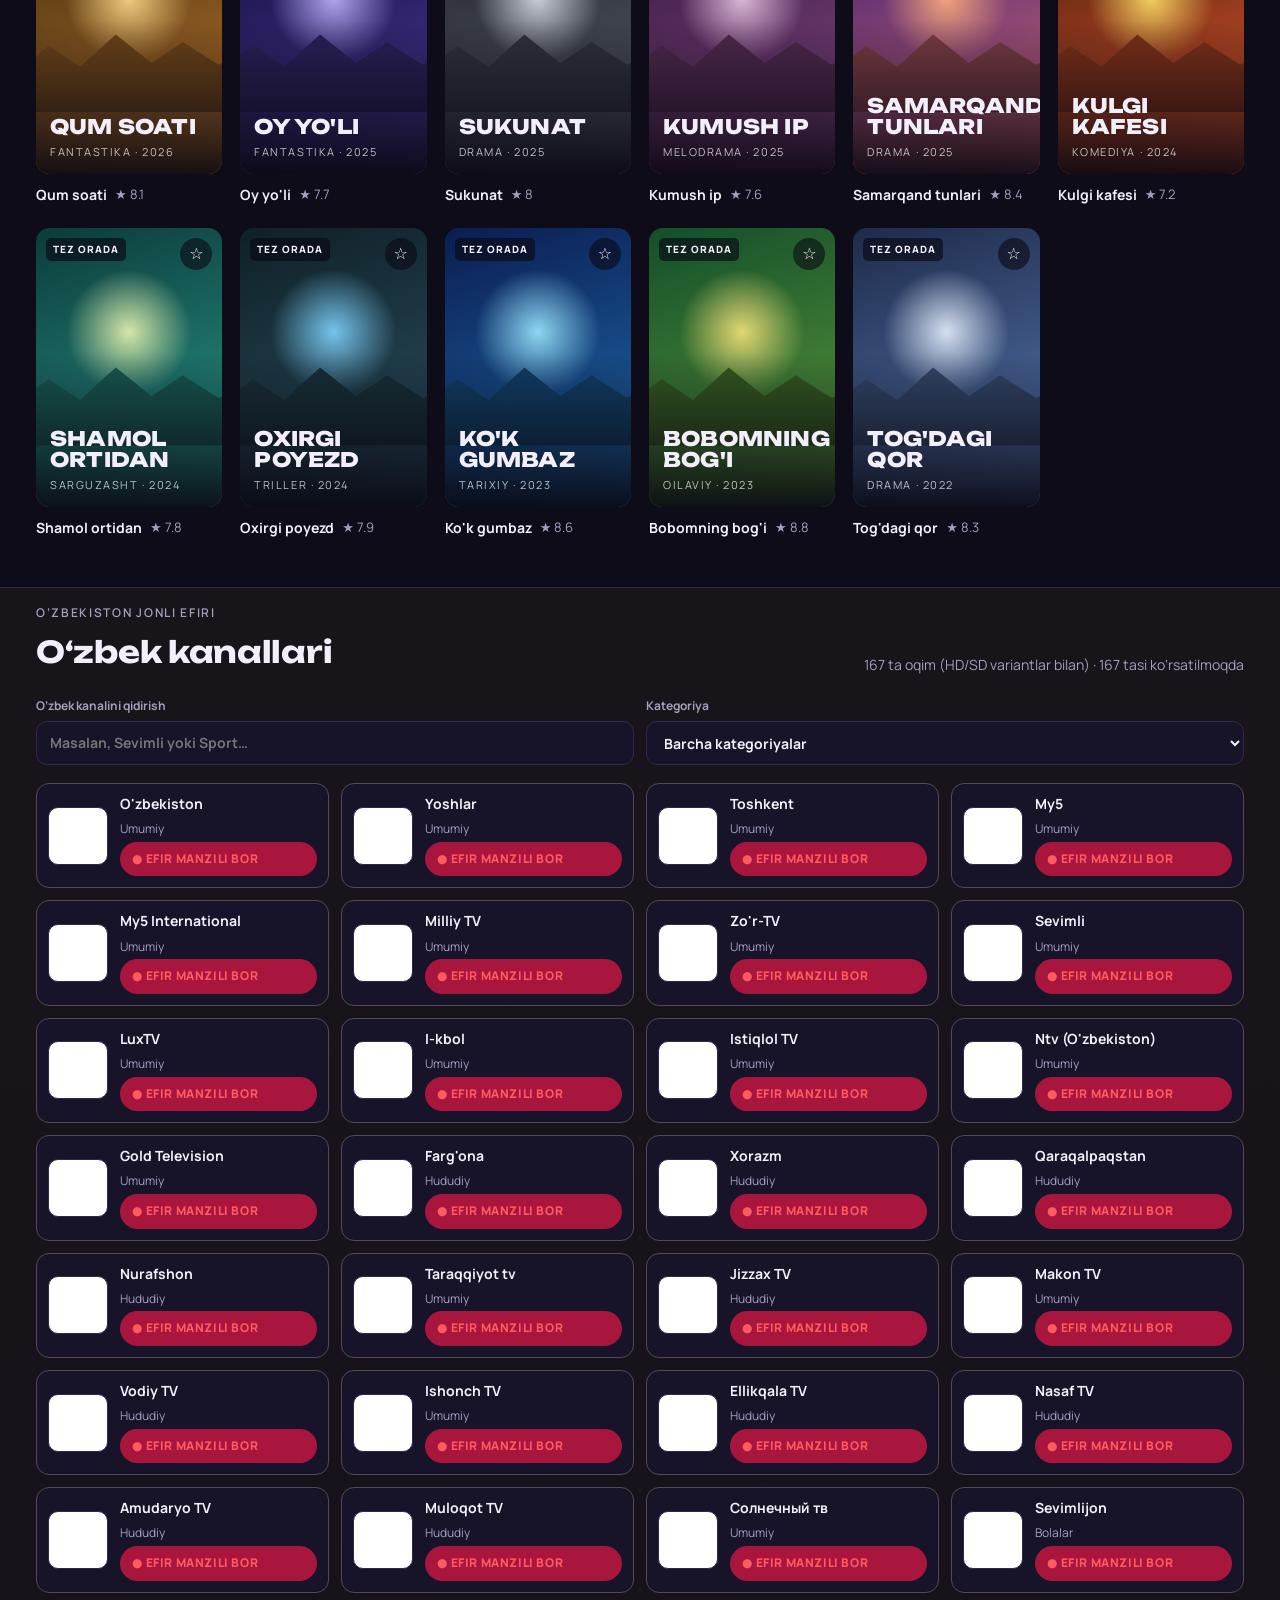
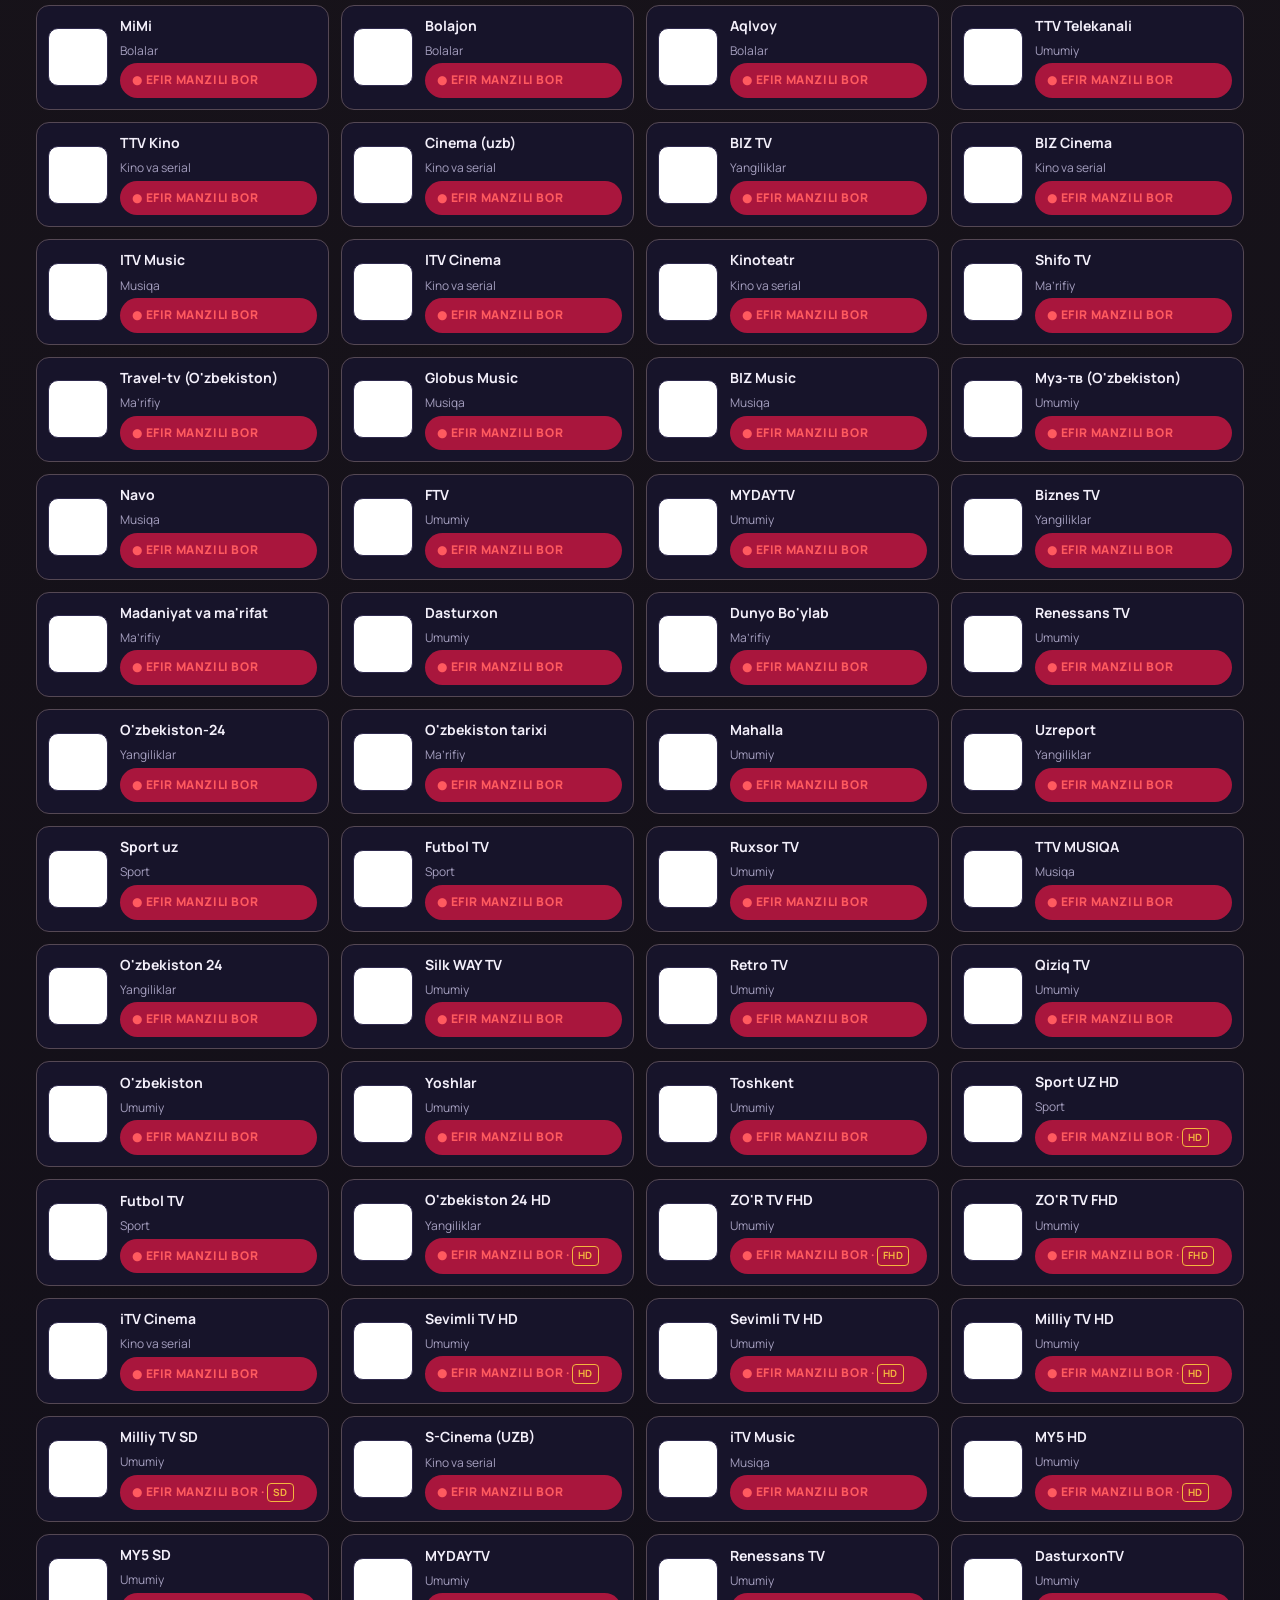
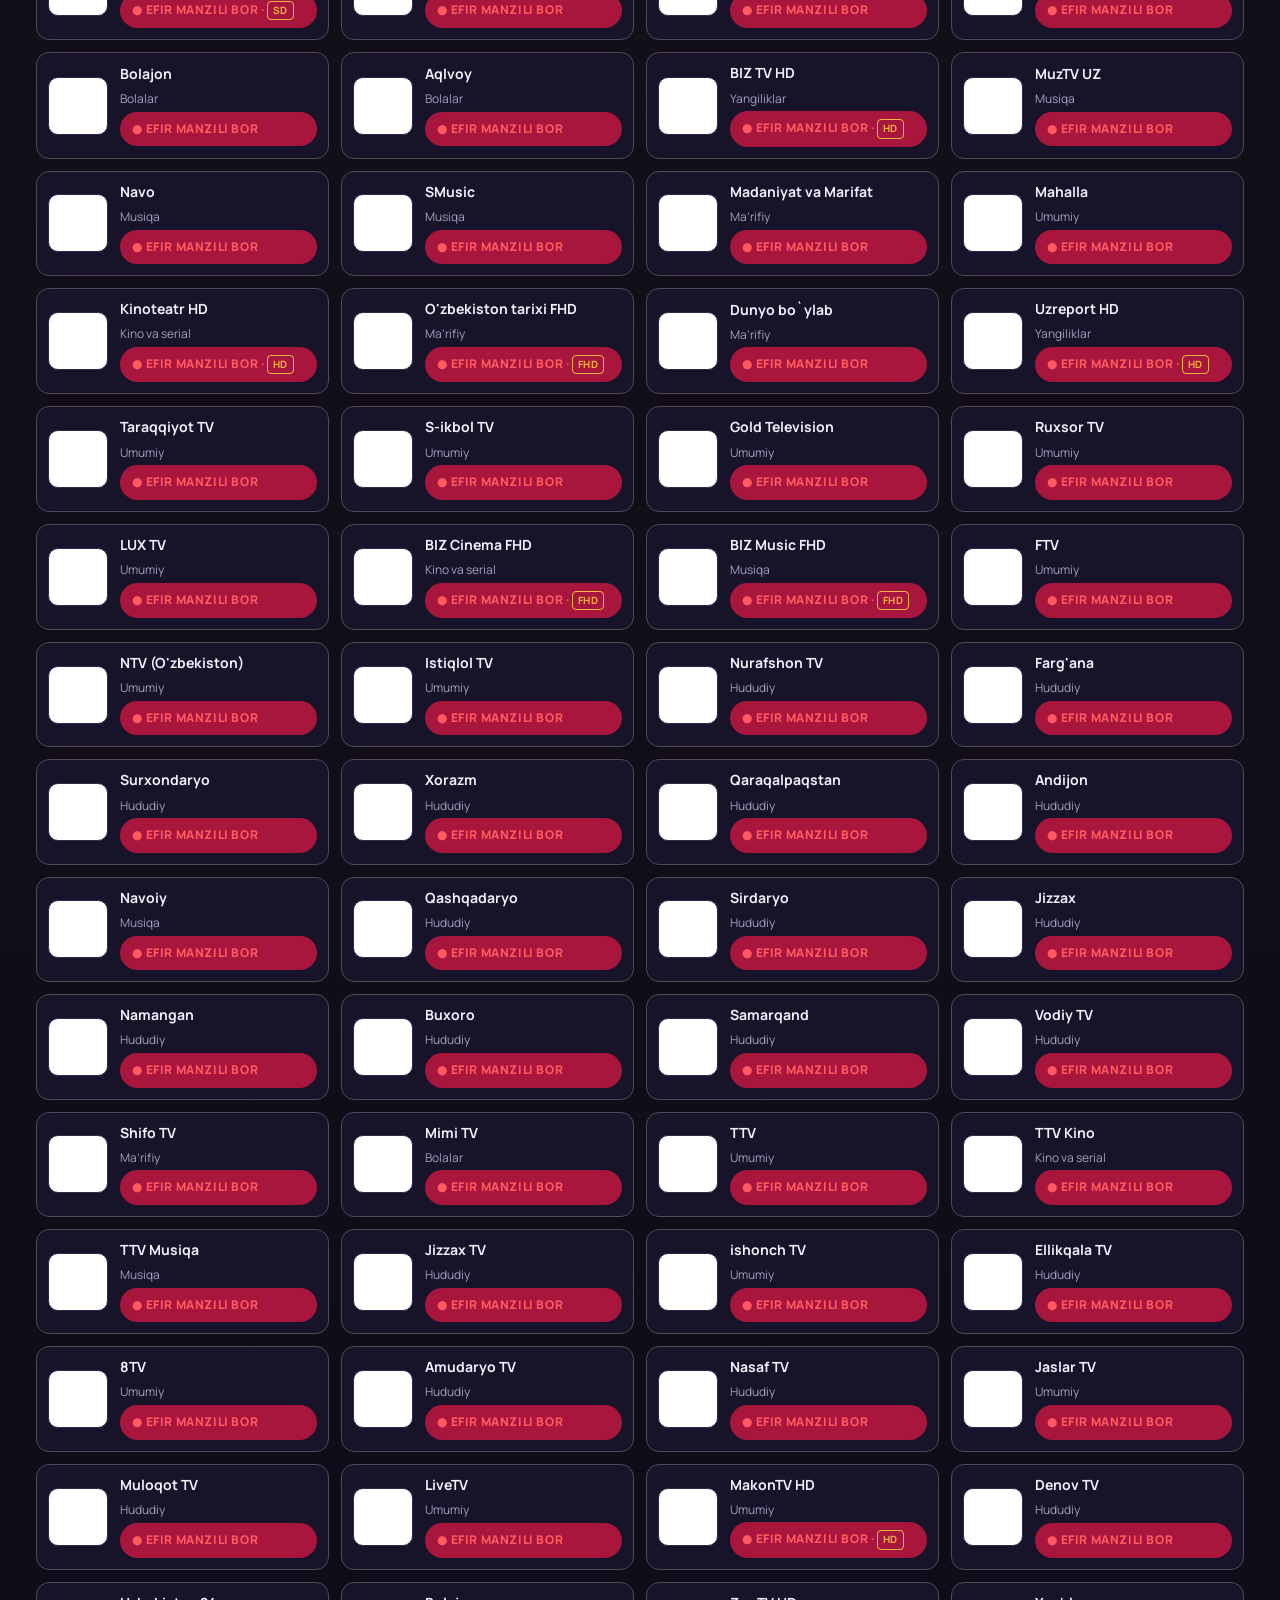
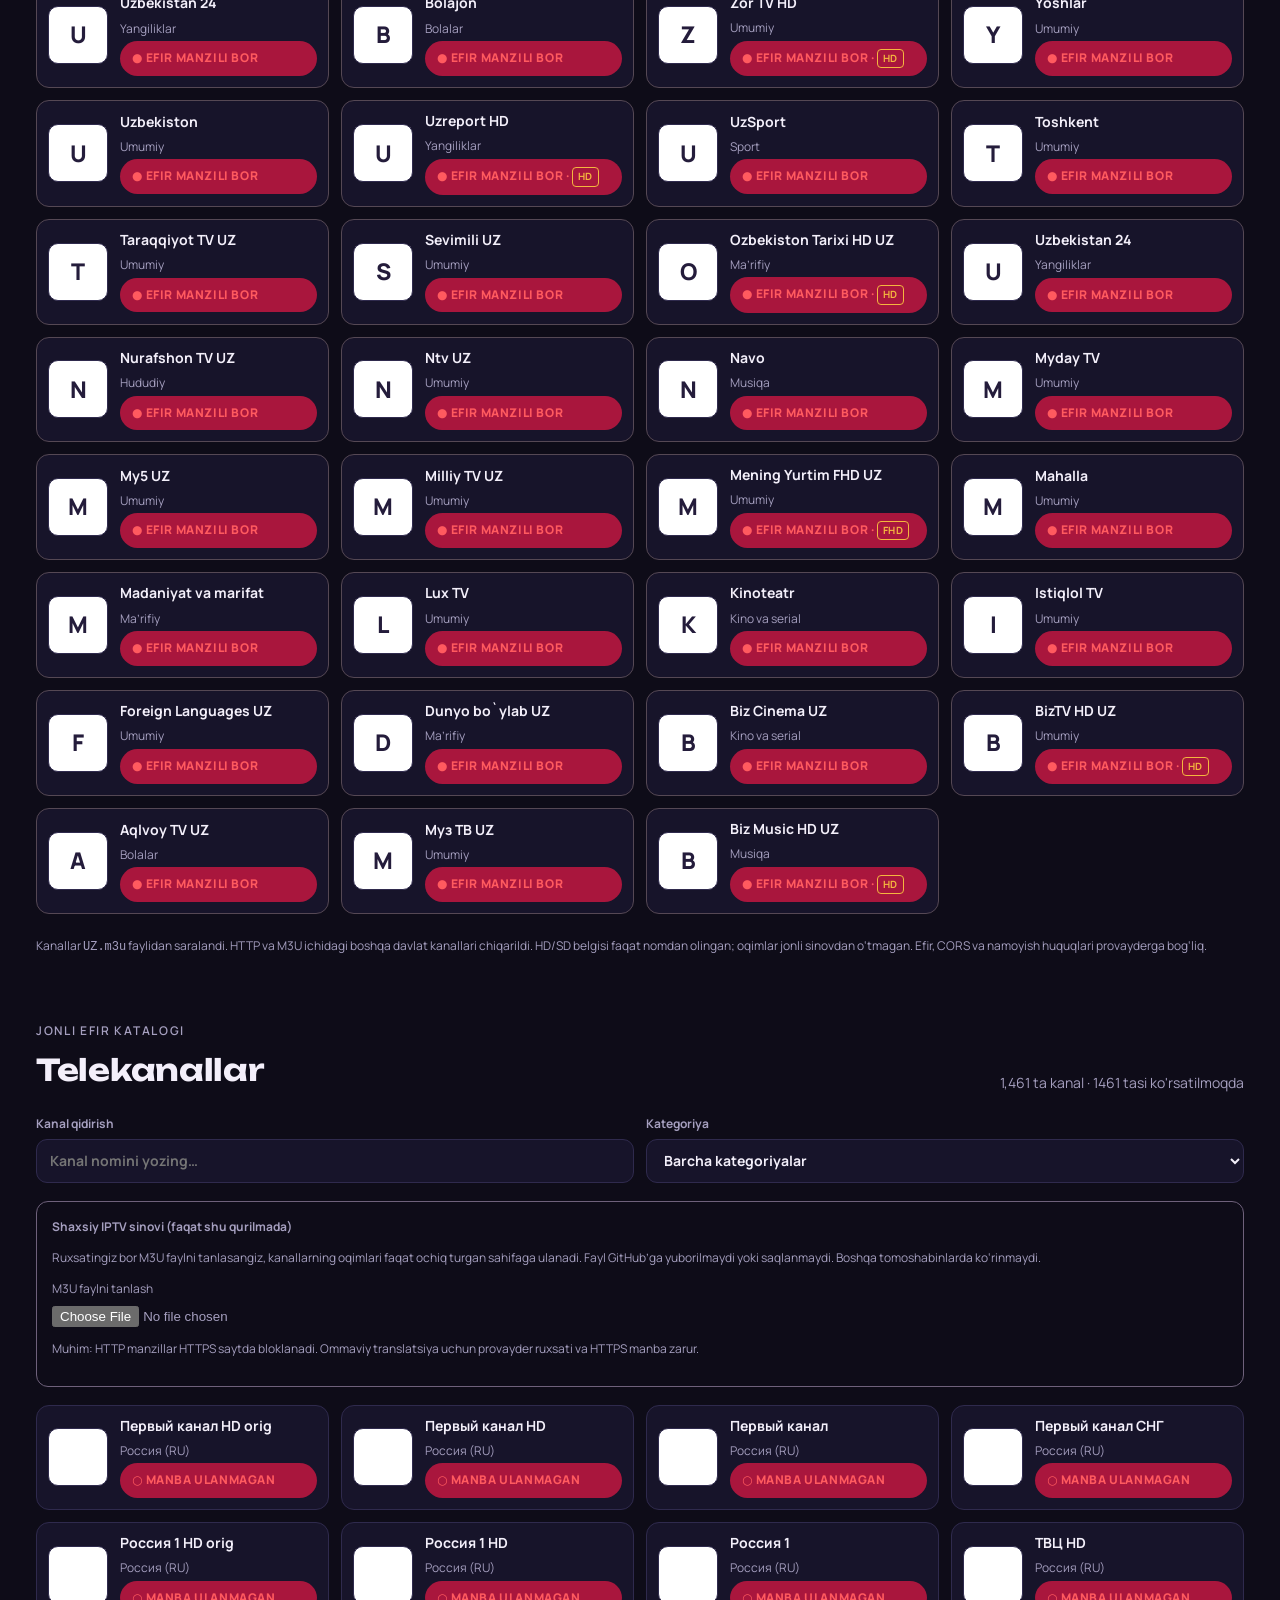
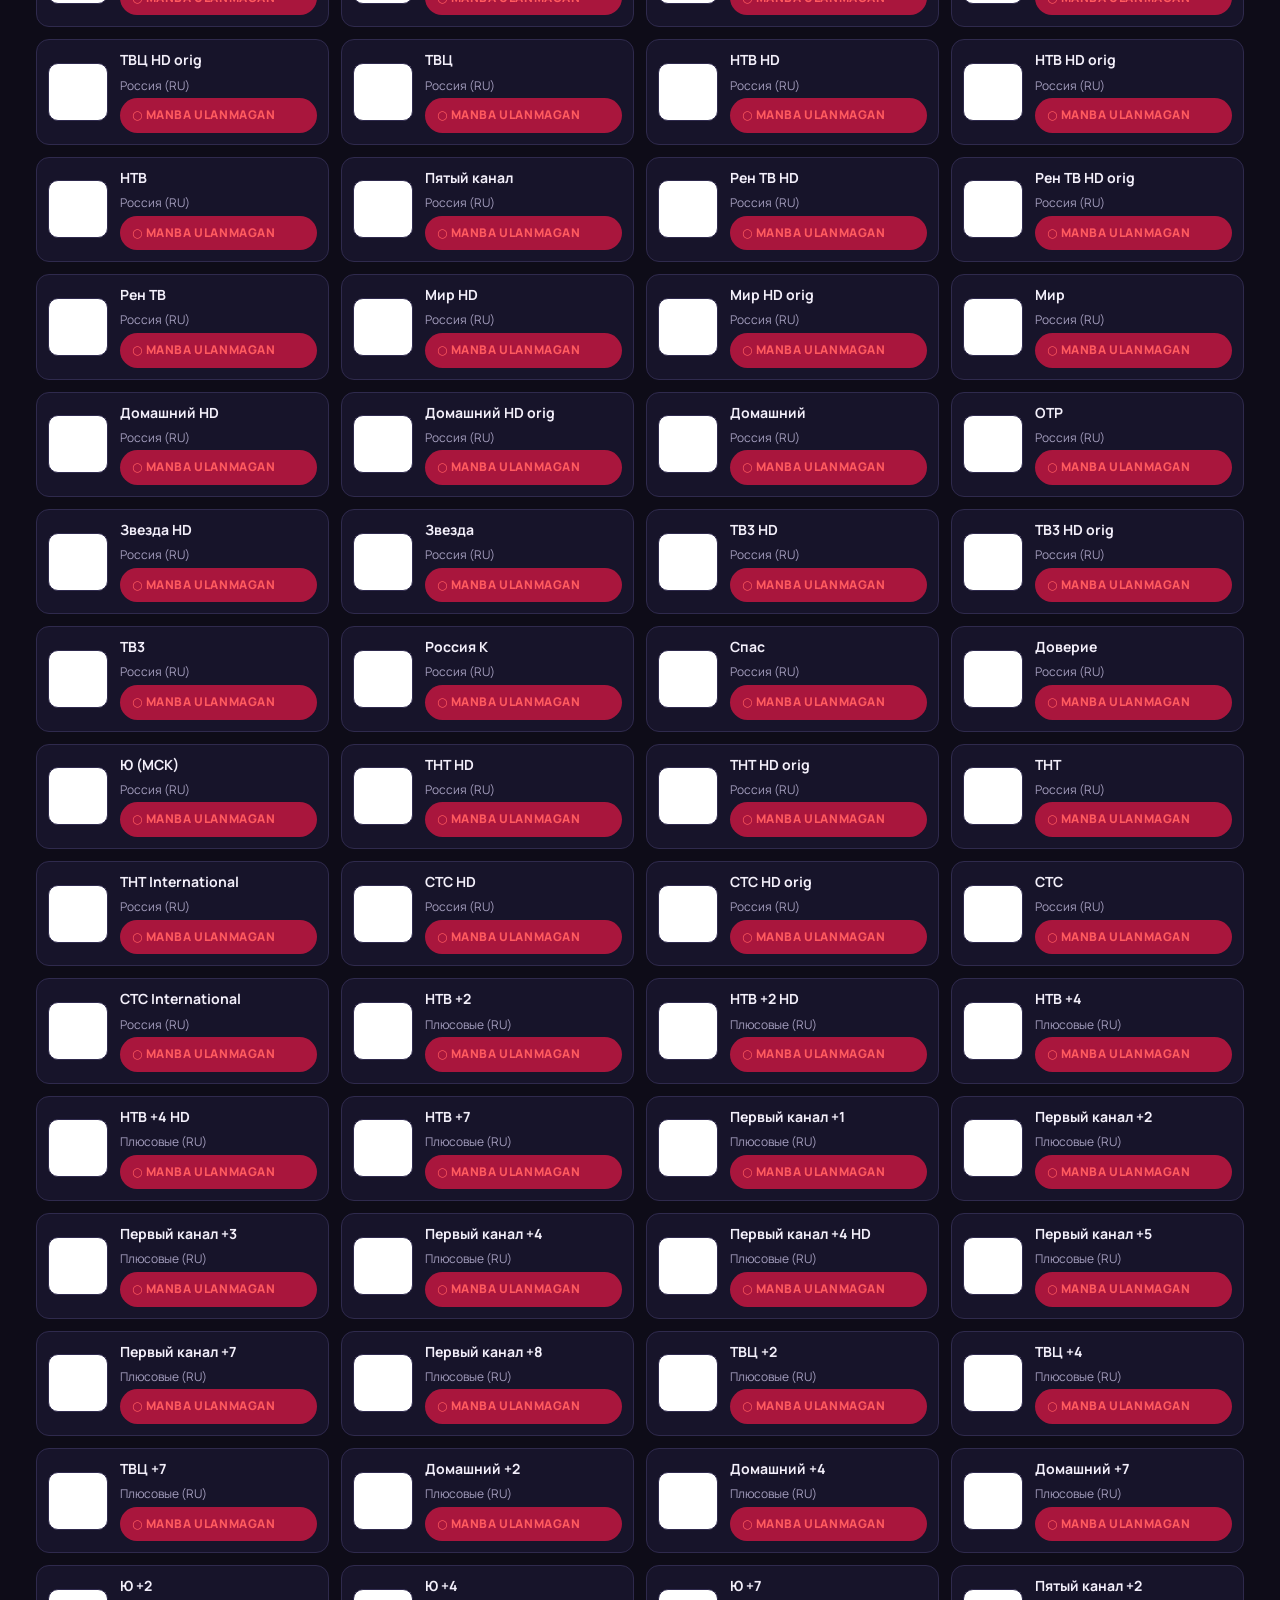
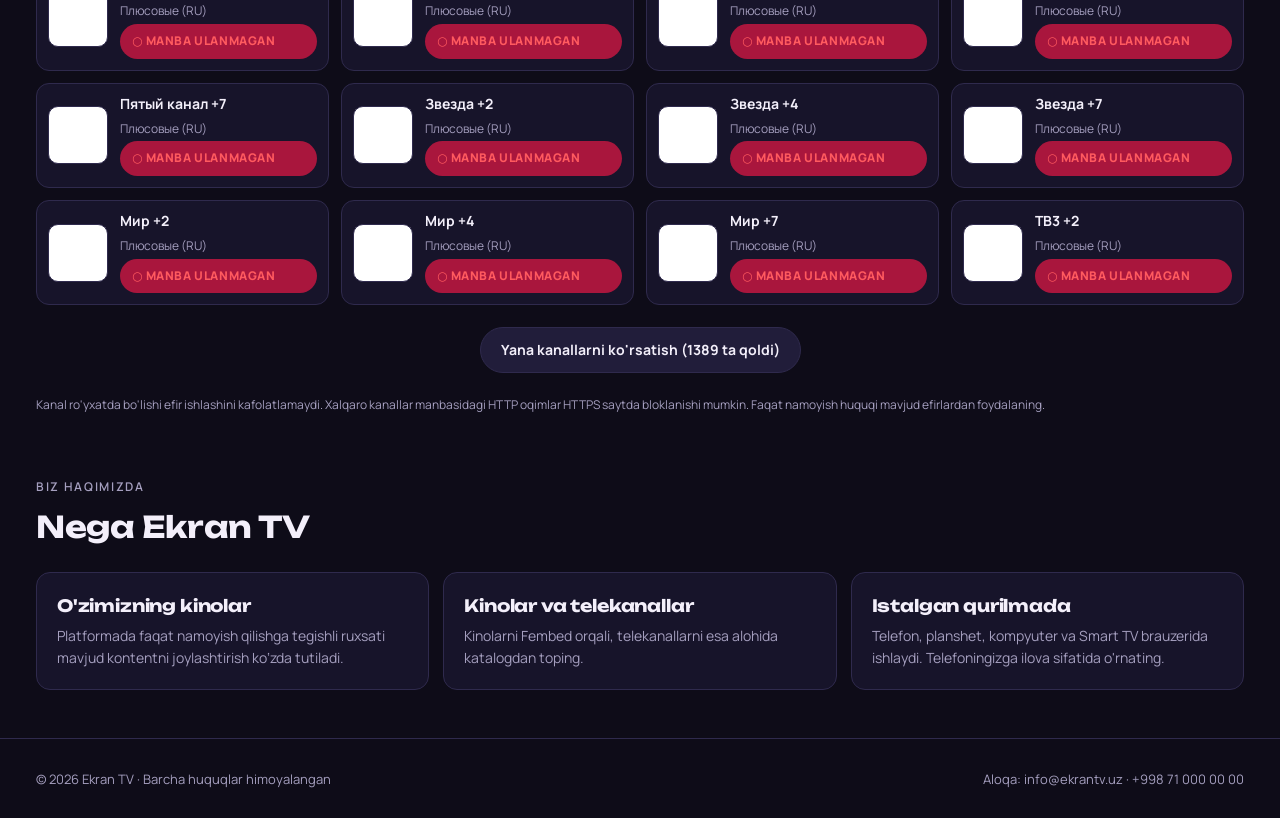
==== commit 1aa1fc02: "Keep all foreign channels and add device-local authorized M3U import without exposing credentials" ====
--- a/index.html
+++ b/index.html
@@ -126,7 +126,14 @@
           <select id="tvCategory"><option value="">Barcha kategoriyalar</option></select>
         </label>
       </div>
-      <div class="tv-grid" id="tvGrid" aria-live="polite"></div>
+      <div class="tv-note" style="margin:12px 0 18px;padding:15px;border:1px solid #6e617b;border-radius:12px">
+ <strong>Shaxsiy IPTV sinovi (faqat shu qurilmada)</strong>
+ <p>Ruxsatingiz bor M3U faylni tanlasangiz, kanallarning oqimlari faqat ochiq turgan sahifaga ulanadi. Fayl GitHub’ga yuborilmaydi yoki saqlanmaydi. Boshqa tomoshabinlarda ko‘rinmaydi.</p>
+ <label for="iptvLocalFile">M3U faylni tanlash</label>
+ <input id="iptvLocalFile" type="file" accept=".m3u,.m3u8,text/plain,audio/x-mpegurl,application/vnd.apple.mpegurl" style="display:block;margin:8px 0">
+ <p id="iptvLocalStatus" role="status">Muhim: HTTP manzillar HTTPS saytda bloklanadi. Ommaviy translatsiya uchun provayder ruxsati va HTTPS manba zarur.</p>
+ </div>
+ <div class="tv-grid" id="tvGrid" aria-live="polite"></div>
       <p class="tv-empty" id="tvEmpty" hidden>Bu nom bo'yicha kanal topilmadi.</p>
       <div class="tv-more-wrap"><button class="btn btn-ghost" id="tvMore" type="button" hidden>Yana kanallarni ko'rsatish</button></div>
       <p class="tv-note">Kanal ro'yxatda bo'lishi efir ishlashini kafolatlamaydi. Xalqaro kanallar manbasidagi HTTP oqimlar HTTPS saytda bloklanishi mumkin. Faqat namoyish huquqi mavjud efirlardan foydalaning.</p>
@@ -191,6 +198,7 @@
 <script src="data/films.js"></script>
 <script src="data/channels.js"></script>
 <script src="data/uz_channels.js"></script>
+<script src="js/iptv-local.js"></script>
 <script src="js/app.js"></script>
 <script src="js/tv-player.js"></script>
 </body>
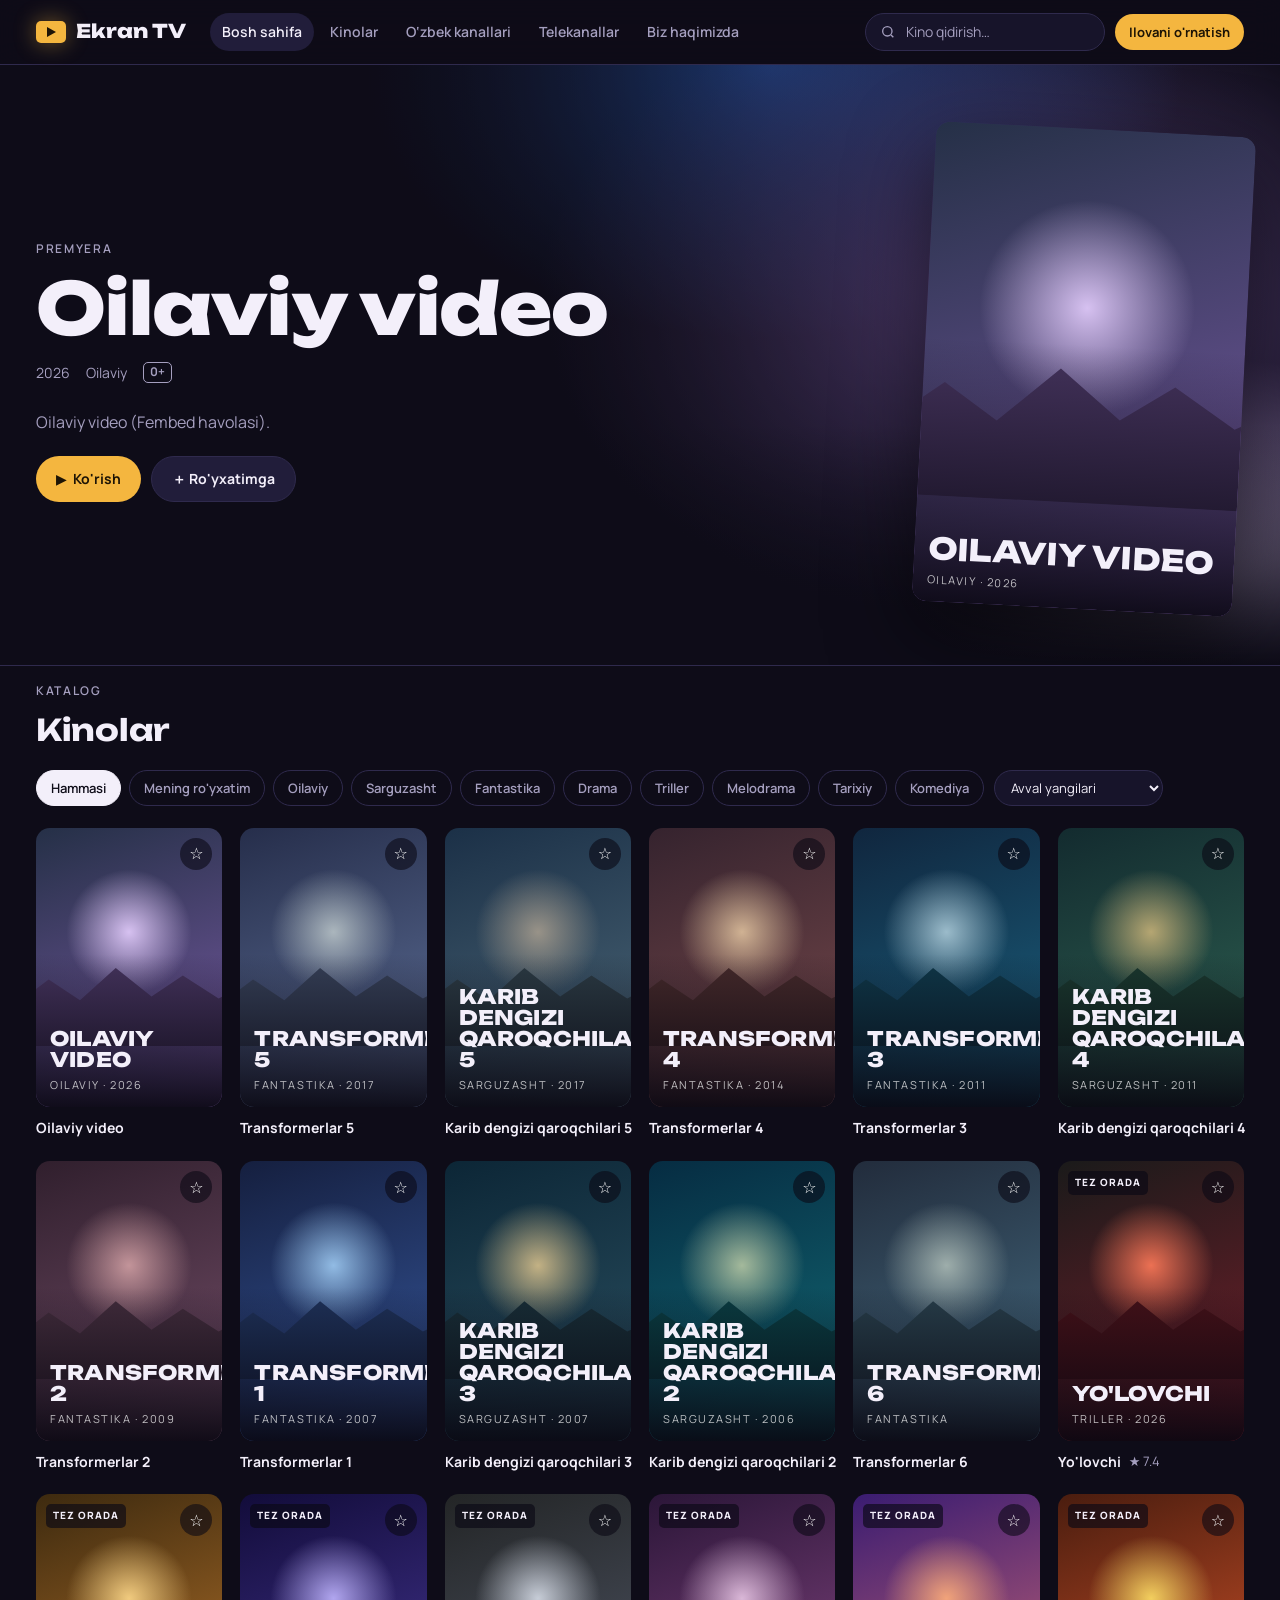
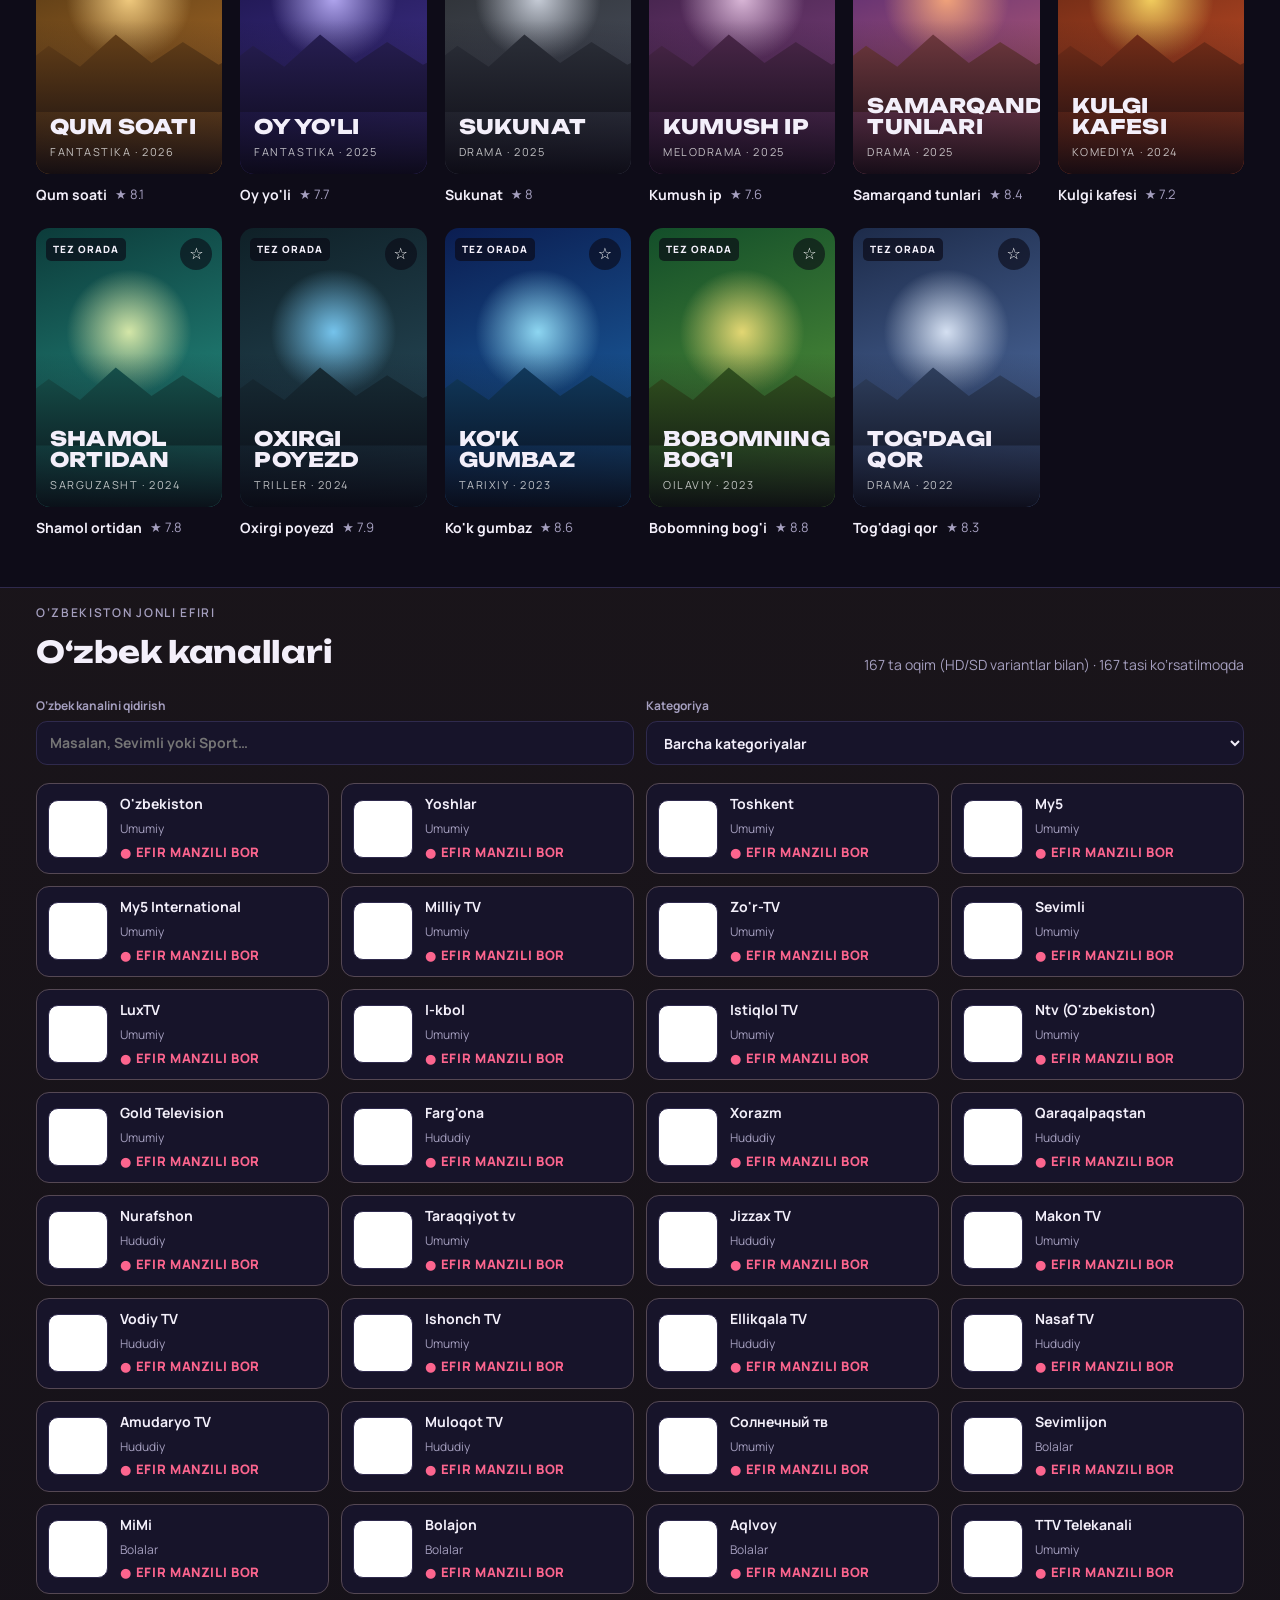
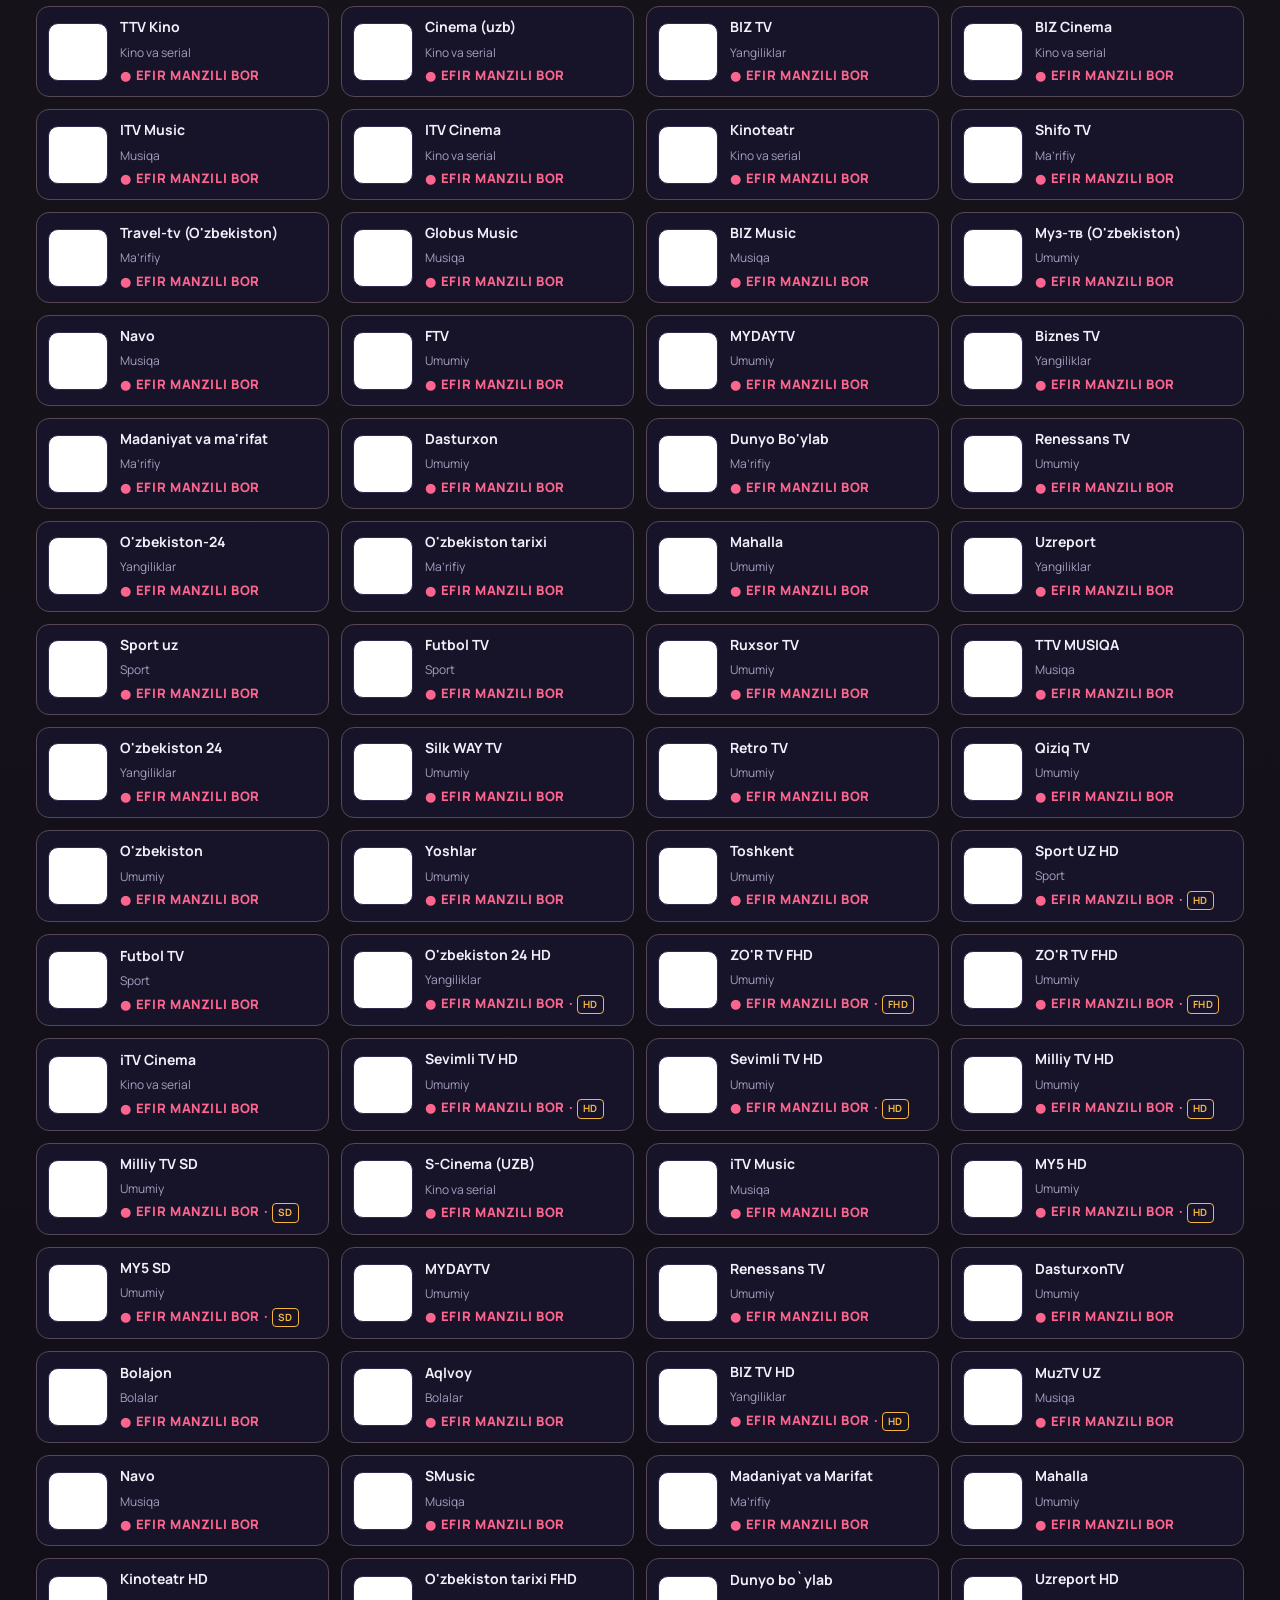
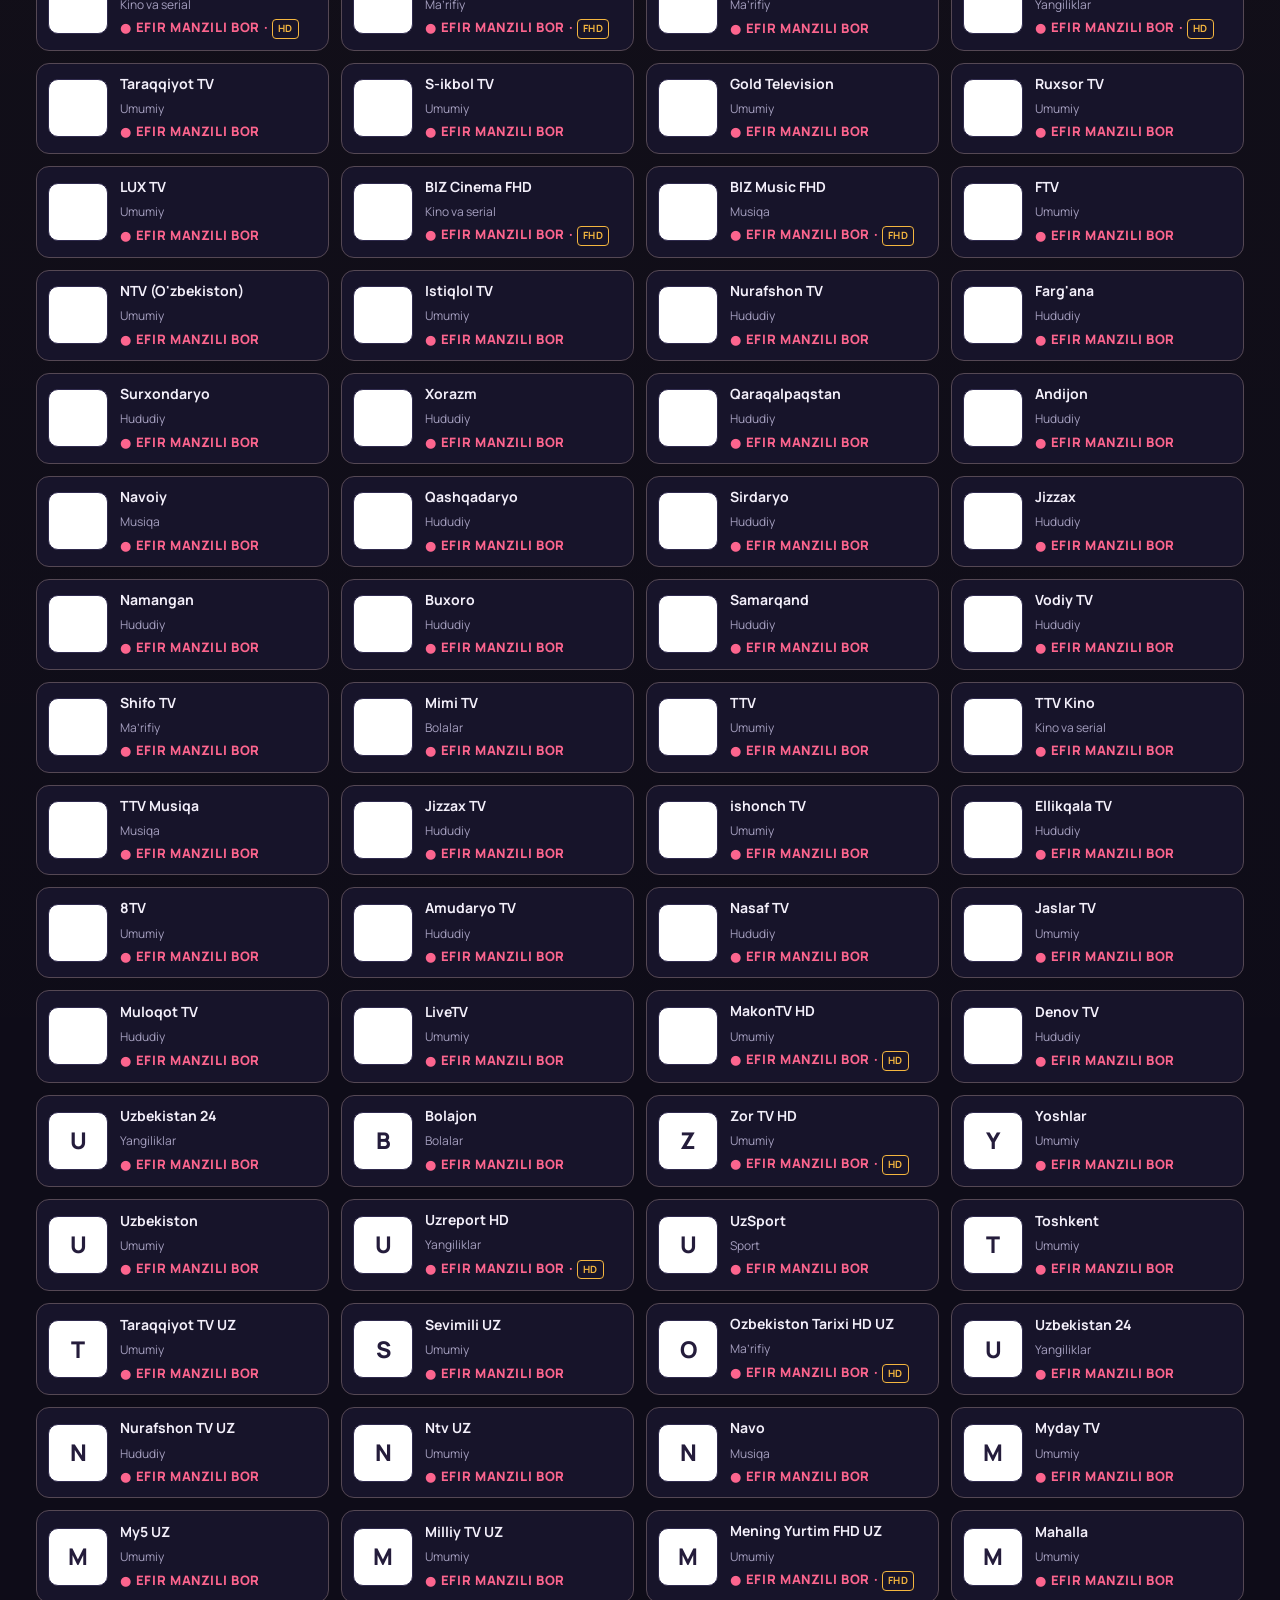
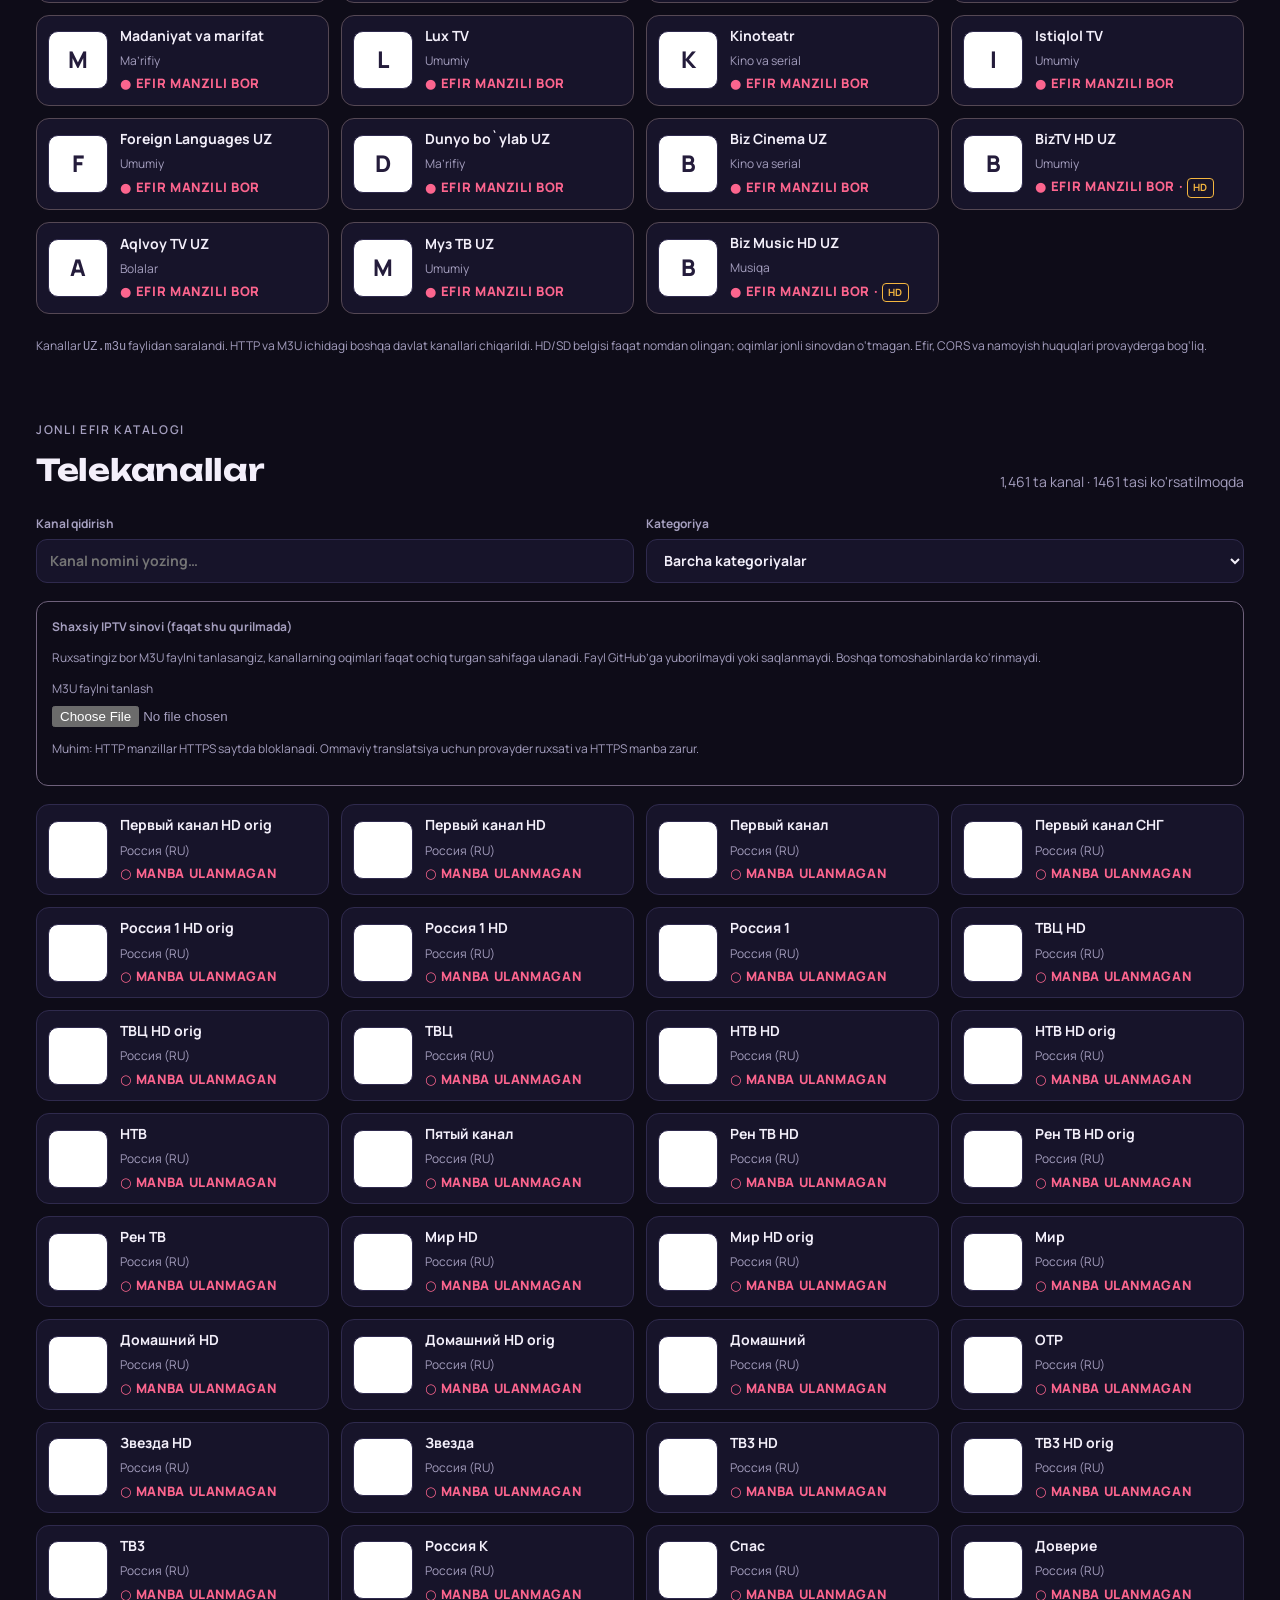
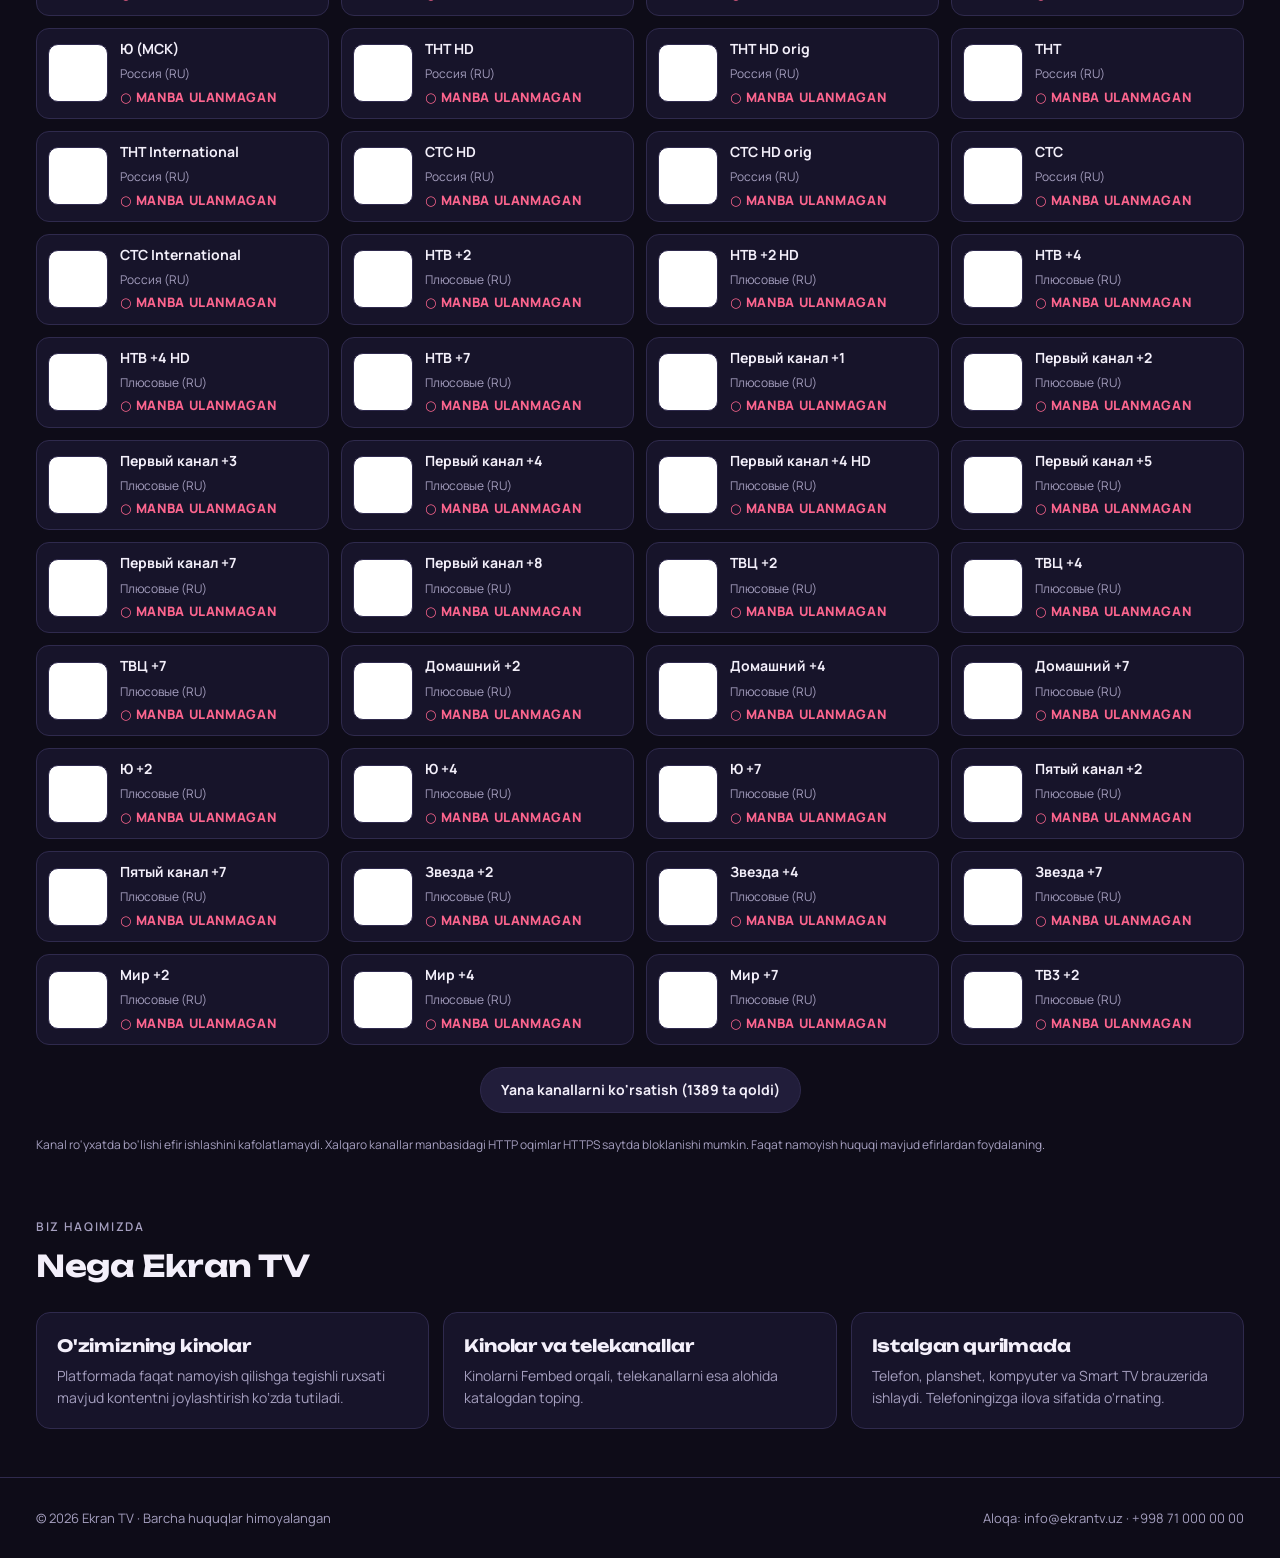
==== commit 8ec94795: "Refresh all 1461 foreign channels catalog; add fullscreen film player and TV remote controls with na" ====
--- a/index.html
+++ b/index.html
@@ -23,6 +23,7 @@
 <link rel="stylesheet" href="https://fonts.googleapis.com/css2?family=Unbounded:wght@500;700;800&family=Manrope:wght@400;500;600;700&family=JetBrains+Mono:wght@500&display=swap">
 <link rel="stylesheet" href="css/style.css">
 <link rel="stylesheet" href="css/tv-player.css">
+<link rel="stylesheet" href="css/film-player.css">
 </head>
 <body>
 
@@ -199,6 +200,7 @@
 <script src="data/channels.js"></script>
 <script src="data/uz_channels.js"></script>
 <script src="js/iptv-local.js"></script>
+<script src="js/film-player.js"></script>
 <script src="js/app.js"></script>
 <script src="js/tv-player.js"></script>
 </body>
--- a/css/tv-player.css
+++ b/css/tv-player.css
@@ -1,29 +1,29 @@
-/* Ekran TV 2.0 — responsive theater-like TV player */
-.tv-stage[hidden],.tv-status[hidden],.tv-btn[hidden]{display:none!important}
+/* Ekran TV minimal overlay: large video, pure icons, automatic 2-second hiding. */
 body.tv-active{overflow:hidden!important}
-.tv-stage{position:fixed!important;inset:0;z-index:99999;width:100vw;height:100vh;height:100dvh;background:#04030b;color:#fff;overflow:hidden;font-family:Manrope,system-ui,sans-serif}
-.tv-video,.tv-media{position:absolute;inset:0;width:100%;height:100%}
-.tv-media{object-fit:contain;background:#04030b}
-.tv-shade{pointer-events:none;position:absolute;inset:0;background:linear-gradient(#0009,transparent 28%,transparent 57%,#000d)}
-.tv-top,.tv-bottom{position:absolute;z-index:3;left:0;right:0;padding:clamp(12px,2vw,30px);display:flex;gap:18px;align-items:center}
-.tv-top{top:0}.tv-bottom{bottom:0;align-items:stretch;flex-direction:column;gap:12px}
-.tv-title{flex:1;min-width:0;display:flex;flex-direction:column;gap:4px}
-.tv-title strong{font-size:clamp(18px,2.2vw,32px);overflow:hidden;text-overflow:ellipsis;white-space:nowrap}
-.tv-title small,.tv-help{color:#d4cedb;font-size:13px}
-.tv-live{border-radius:100px;background:#a9163d;padding:8px 12px;font-weight:800;font-size:12px;white-space:nowrap}
-.tv-head{display:flex;align-items:center;justify-content:space-between;gap:10px}
-.tv-head strong{font-size:clamp(19px,2.3vw,31px)}
-#tvDelay{border-radius:100px;background:#201b35;padding:8px 12px;border:1px solid #6d6387;font-size:12px;white-space:nowrap}
-.tv-buttons{display:flex;gap:10px;flex-wrap:wrap}
-.tv-btn{background:#302a46e8;color:#fff;border:1px solid #807493;border-radius:12px;font:700 clamp(12px,1.1vw,18px) Manrope,system-ui,sans-serif;padding:13px 18px;min-height:48px;cursor:pointer}
-.tv-btn:focus,.tv-btn:focus-visible{outline:4px solid #ffd444!important;outline-offset:3px!important;background:#675179}
-.tv-btn:hover{background:#5b4a70}.tv-max{margin-left:auto;background:#4b367c}
-.tv-status{position:absolute;z-index:2;top:50%;left:50%;transform:translate(-50%,-50%);width:min(90vw,600px);padding:22px;text-align:center;border-radius:18px;background:#0c0918d9;display:flex;flex-direction:column;align-items:center;gap:12px}
-.tv-status strong{font-size:clamp(18px,2.7vw,30px)}
-.tv-status small{font-size:14px;color:#d0cadd}
-.tv-spin{width:34px;height:34px;border:4px solid #999;border-top-color:#ffd447;border-radius:50%;animation:tvrotate 1s linear infinite}
-.tv-failed .tv-spin{display:none}@keyframes tvrotate{to{transform:rotate(360deg)}}
-.tv-idle .tv-top,.tv-idle .tv-bottom,.tv-idle .tv-shade{opacity:0;pointer-events:none}
-.tv-top,.tv-bottom,.tv-shade{transition:opacity .2s}
-@media(max-width:650px){.tv-top{gap:7px}.tv-title small,.tv-help{display:none}.tv-btn{padding:9px;min-height:42px}.tv-buttons{justify-content:space-between;flex-wrap:nowrap}.tv-buttons .tv-btn{font-size:11px}.tv-max{margin-left:0}.tv-live{font-size:10px;padding:6px}}
-@media(min-width:1000px){.tv-btn{padding:17px 22px;min-height:56px}.tv-top,.tv-bottom{padding:26px 4vw}}
+.tv-stage[hidden],.tv-status[hidden],.tv-retry[hidden]{display:none!important}
+.tv-stage{position:fixed!important;inset:0!important;z-index:99999;width:100vw;height:100vh;height:100dvh;background:#020208;color:white;overflow:hidden;font-family:Manrope,system-ui,sans-serif}
+.tv-video,.tv-video .tv-media{position:absolute;inset:0;width:100%;height:100%}
+.tv-video .tv-media{object-fit:contain;background:#020208}
+.tv-shade{position:absolute;inset:0;pointer-events:none;background:linear-gradient(#0008,transparent 24%,transparent 69%,#000b)}
+.tv-top,.tv-bottom{position:absolute;left:0;right:0;z-index:4;display:flex;align-items:center;padding:clamp(12px,2.6vw,30px);gap:16px}
+.tv-top{top:0}.tv-bottom{bottom:0;flex-direction:column;align-items:flex-start}
+.tv-title{flex:1;min-width:0;display:flex;flex-direction:column}
+.tv-title strong{font-size:clamp(18px,2.2vw,30px);white-space:nowrap;overflow:hidden;text-overflow:ellipsis}
+.tv-title small{color:#e7e2ec;font-size:13px}
+.tv-live{background:transparent!important;color:#fc658e;font-weight:800;font-size:13px;white-space:nowrap}
+.tv-name{font-size:clamp(18px,2.3vw,30px);font-weight:800;text-shadow:0 2px 9px #000}
+.tv-buttons{display:flex;align-items:center;gap:clamp(22px,3vw,60px);width:100%;padding:6px 2px}
+.tv-icon-btn{appearance:none;border:0!important;border-radius:0!important;background:transparent!important;box-shadow:none!important;padding:6px;min-width:44px;min-height:44px;display:inline-flex;align-items:center;justify-content:center;cursor:pointer;color:#d4c4ff;transition:transform .15s,color .15s}
+.tv-icon-btn svg{width:clamp(28px,3vw,45px);height:clamp(28px,3vw,45px);fill:currentColor;stroke-width:0;filter:drop-shadow(0 2px 7px #000a)}
+#tvExit{color:#ffc15d}#tvPrev,#tvNext{color:#8ccdfd}#tvPause{color:#f6d26e}#tvMute{color:#b5f2d6}
+.tv-icon-btn:hover,.tv-icon-btn:focus-visible{color:#fff!important;transform:scale(1.2);outline:0!important;filter:drop-shadow(0 0 7px #ffe28c)}
+.tv-idle .tv-shade,.tv-idle .tv-top,.tv-idle .tv-bottom{opacity:0!important;visibility:hidden!important;pointer-events:none!important}
+.tv-top,.tv-bottom,.tv-shade{transition:opacity .22s,visibility .22s}
+.tv-status{position:absolute;z-index:5;left:50%;top:50%;transform:translate(-50%,-50%);width:min(86vw,580px);padding:18px 25px;border-radius:12px;display:flex;align-items:center;flex-direction:column;gap:10px;text-align:center;background:#080715c9;box-shadow:0 12px 30px #0008}
+.tv-status strong{font-size:clamp(19px,2.7vw,29px)}
+.tv-status small{color:#dbd7e9;font-size:14px}
+.tv-spin{width:35px;height:35px;border-radius:50%;border:4px solid #877d9b;border-top-color:#ffc15d;animation:tvspin 1s linear infinite}
+.tv-failed .tv-spin{display:none}
+.tv-retry{color:#fff;background:#5b4788;border:0;border-radius:9px;padding:10px 18px;cursor:pointer}
+@keyframes tvspin{to{transform:rotate(360deg)}}
+@media(max-width:650px){.tv-bottom{padding-bottom:20px}.tv-buttons{justify-content:space-between;gap:5px}.tv-icon-btn{min-width:40px;min-height:40px}.tv-icon-btn svg{width:28px;height:28px}.tv-title small{display:none}.tv-live{font-size:10px}.tv-name{font-size:17px}}
--- a/css/film-player.css
+++ b/css/film-player.css
@@ -0,0 +1,25 @@
+
+/* Dedicated film player. Icon-only controls, fade 2s, fullscreen. */
+body.watching-movie{overflow:hidden!important}
+.movie-stage[hidden],.movie-state[hidden]{display:none!important}
+.movie-stage{position:fixed!important;inset:0!important;width:100vw;height:100dvh;z-index:100010;background:#02030a;color:#fff;overflow:hidden;font-family:Manrope,system-ui,sans-serif}
+.movie-media,.movie-media .movie-native,.movie-frame{position:absolute;inset:0;width:100%;height:100%;border:0;background:#03030a}
+.movie-native{object-fit:contain}
+.movie-gradient{position:absolute;inset:0;pointer-events:none;background:linear-gradient(#0009,transparent 24%,transparent 67%,#000a)}
+.movie-top,.movie-bottom{position:absolute;z-index:4;left:0;right:0;padding:clamp(12px,2.5vw,32px);display:flex;align-items:center;gap:16px}
+.movie-top{top:0}.movie-bottom{bottom:0;flex-direction:column;align-items:stretch}
+.movie-top strong{font-size:clamp(17px,2vw,29px);flex:1;min-width:0;white-space:nowrap;overflow:hidden;text-overflow:ellipsis}
+.movie-label{font-size:12px;color:#cdaaff;font-weight:800}
+.movie-toolbar{display:flex;gap:15px;align-items:center;justify-content:center}
+.movie-toolbar #movieTime{font-size:13px;color:#dcd5e8;margin-left:auto}
+.movie-icon{appearance:none;background:transparent!important;border:0!important;border-radius:0!important;color:#d8b8ff;box-shadow:none!important;padding:7px;cursor:pointer;min-width:45px;min-height:45px;display:inline-flex;align-items:center;justify-content:center}
+.movie-icon svg{width:clamp(27px,3vw,42px);height:clamp(27px,3vw,42px);fill:currentColor;filter:drop-shadow(0 2px 6px #000a)}
+.movie-icon:focus-visible,.movie-icon:hover{outline:0!important;color:#fff!important;filter:drop-shadow(0 0 8px #e4b0ff)}
+.movie-five{color:#fbd48e;font-size:13px;font-weight:800}
+.movie-progress{height:4px;background:#ffffff65;border-radius:2px;overflow:hidden}
+#movieProgress{height:100%;width:0;background:#d7a6ff}
+#movieHint{font-size:12px;color:#e5ddec}
+.movie-state{position:absolute;z-index:5;top:38%;left:50%;transform:translateX(-50%);max-width:min(85vw,640px);text-align:center;background:#181528c9;border-radius:13px;padding:15px 25px}
+.movie-idle .movie-top,.movie-idle .movie-bottom,.movie-idle .movie-gradient{opacity:0!important;visibility:hidden!important;pointer-events:none!important}
+.movie-top,.movie-bottom,.movie-gradient{transition:opacity .2s,visibility .2s}
+@media(max-width:600px){.movie-toolbar{gap:6px}.movie-five{font-size:11px}.movie-toolbar #movieTime{font-size:10px}#movieHint{display:none}.movie-icon{min-width:36px;padding:3px}.movie-icon svg{width:25px;height:25px}}
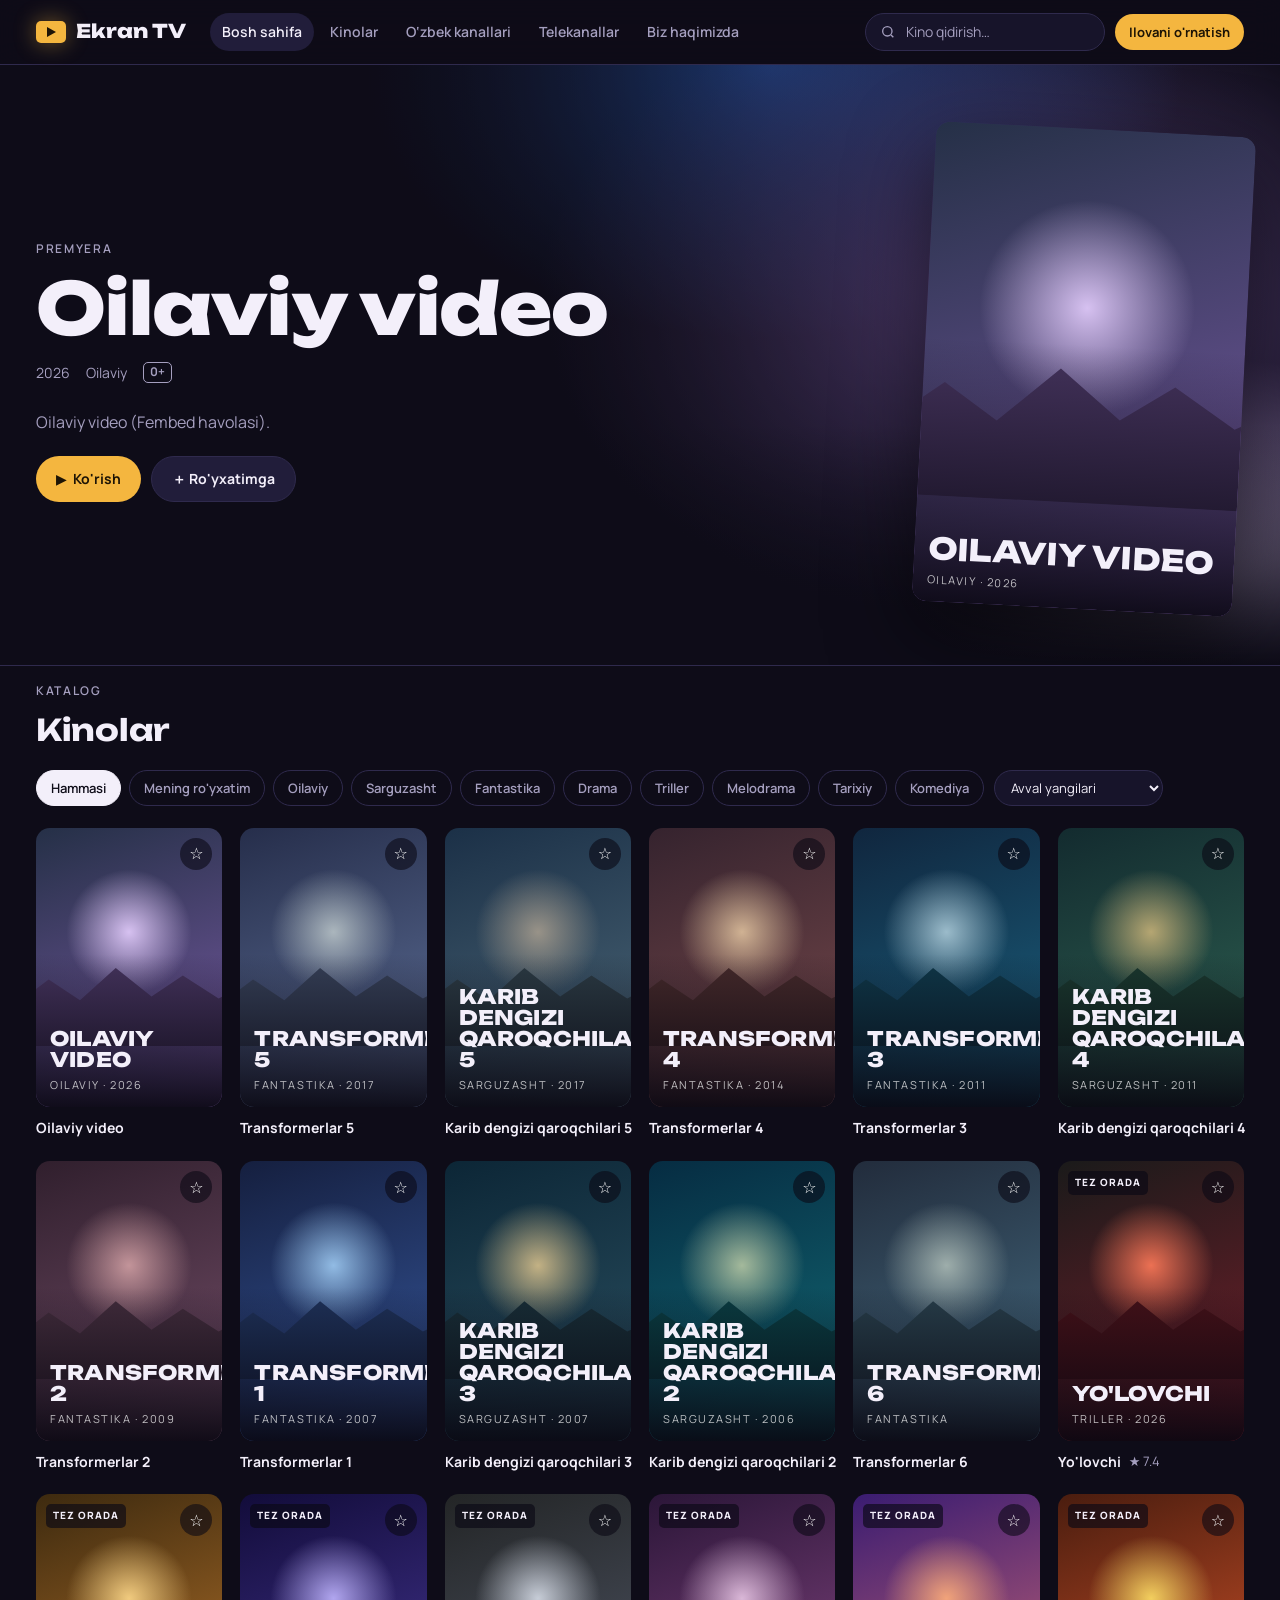
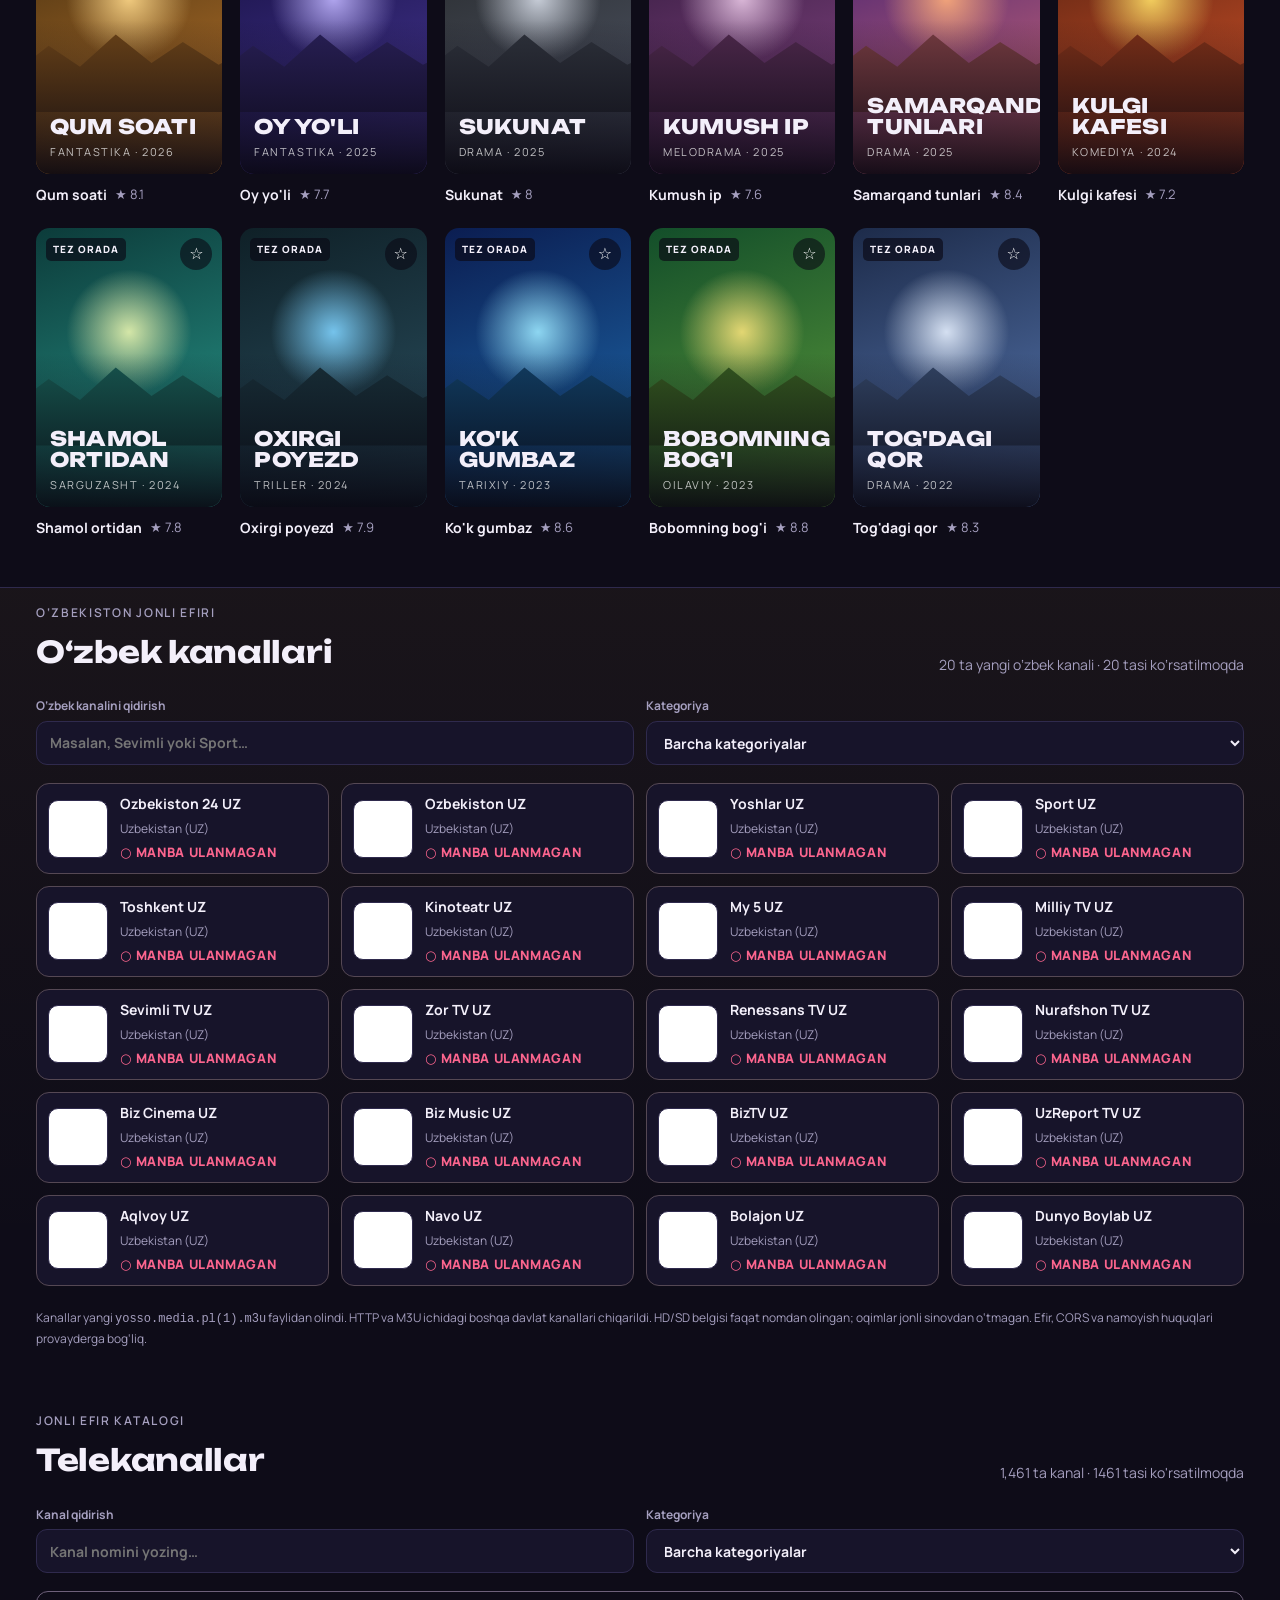
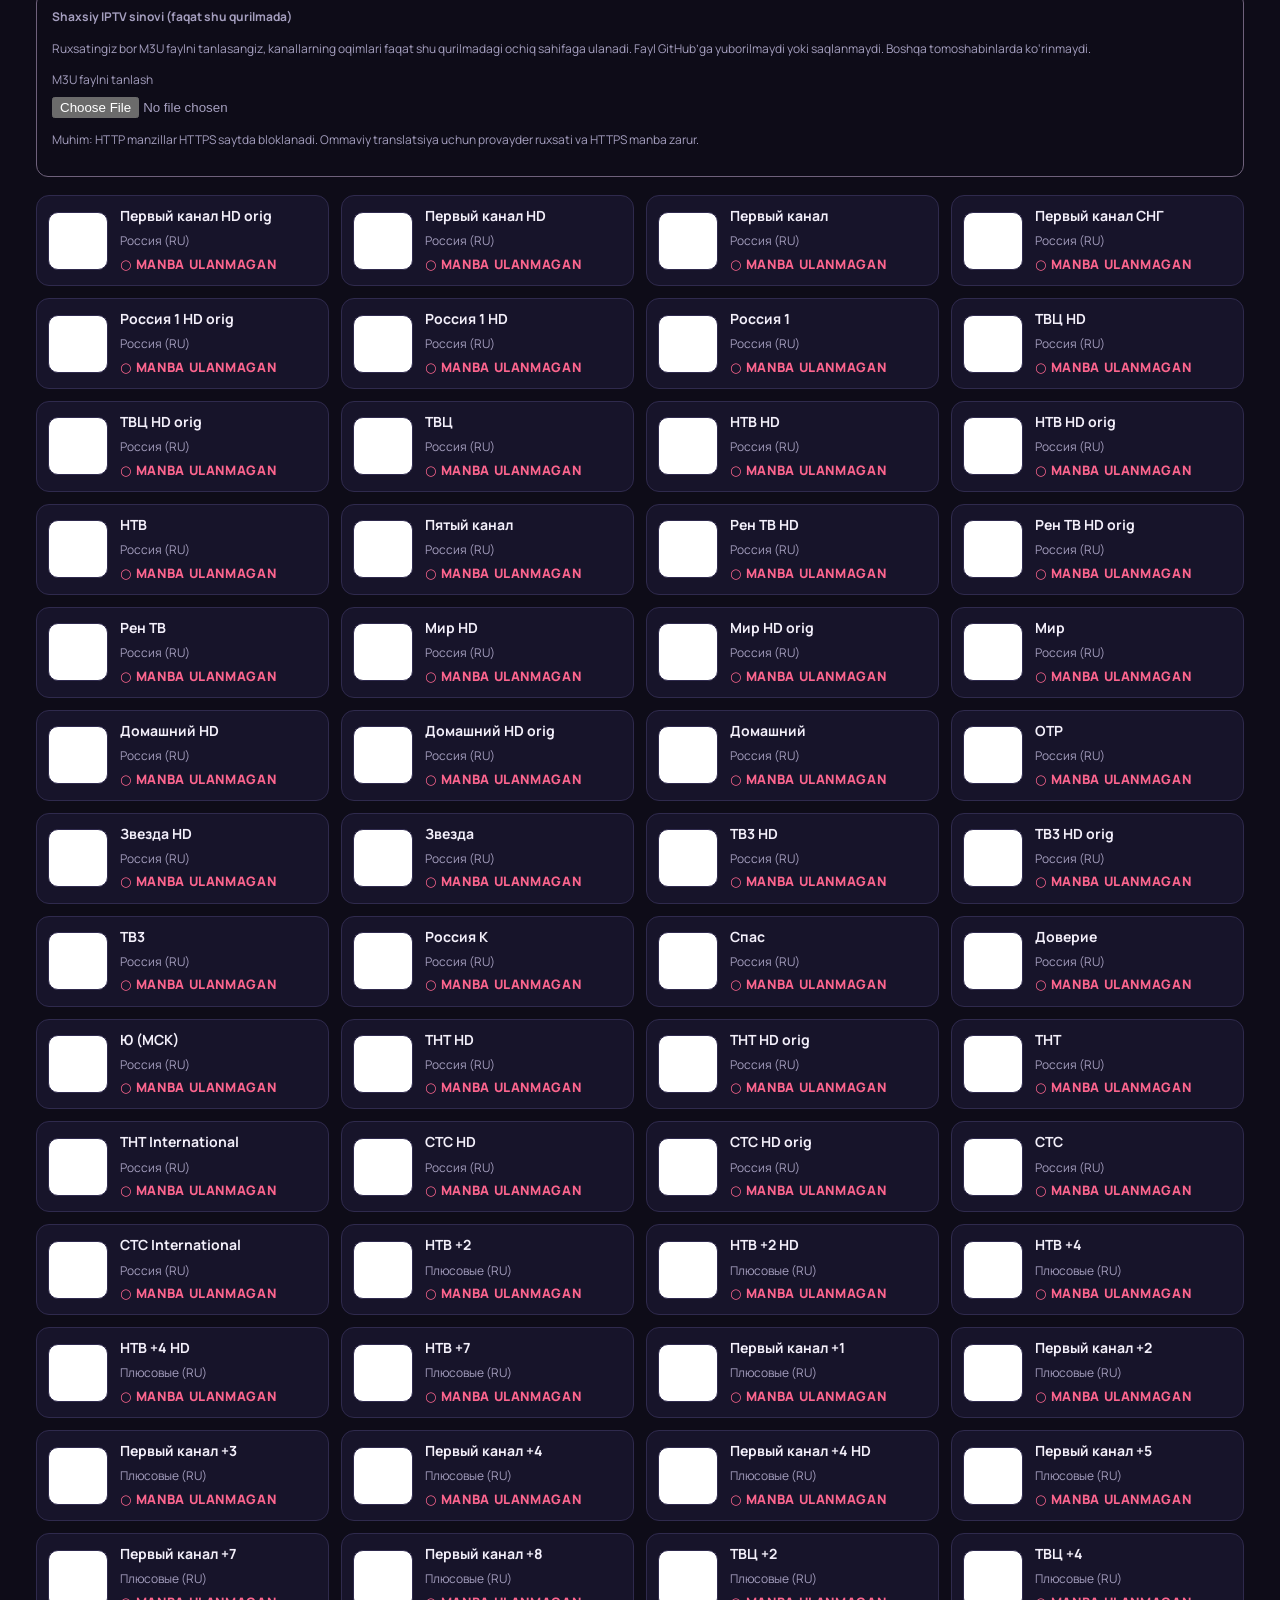
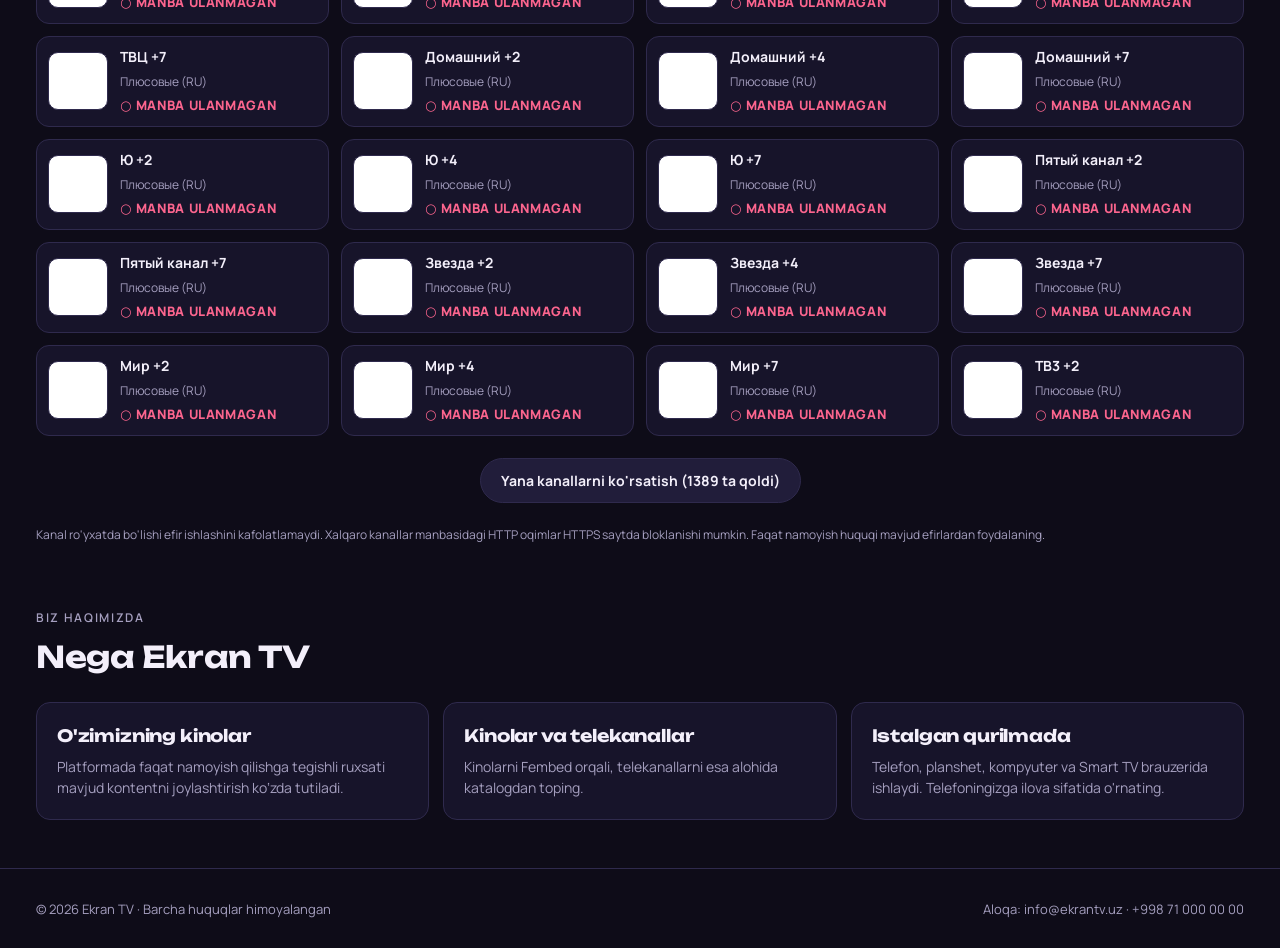
==== commit d3b8d509: "Replace old Uzbek IPTV sources with 20 YOSSO catalog entries; preserve 1461 foreign channels safely" ====
--- a/index.html
+++ b/index.html
@@ -109,7 +109,7 @@
       </div>
       <div class="tv-grid" id="uzGrid" aria-live="polite"></div>
       <p class="tv-empty" id="uzEmpty" hidden>Bu nom bo‘yicha o‘zbek kanali topilmadi.</p>
-      <p class="tv-note">Kanallar <code>UZ.m3u</code> faylidan saralandi. HTTP va M3U ichidagi boshqa davlat kanallari chiqarildi. HD/SD belgisi faqat nomdan olingan; oqimlar jonli sinovdan o‘tmagan. Efir, CORS va namoyish huquqlari provayderga bog‘liq.</p>
+      <p class="tv-note">Kanallar yangi <code>yosso.media.pl(1).m3u</code> faylidan olindi. HTTP va M3U ichidagi boshqa davlat kanallari chiqarildi. HD/SD belgisi faqat nomdan olingan; oqimlar jonli sinovdan o‘tmagan. Efir, CORS va namoyish huquqlari provayderga bog‘liq.</p>
     </div>
   </section>
 
@@ -129,7 +129,7 @@
       </div>
       <div class="tv-note" style="margin:12px 0 18px;padding:15px;border:1px solid #6e617b;border-radius:12px">
  <strong>Shaxsiy IPTV sinovi (faqat shu qurilmada)</strong>
- <p>Ruxsatingiz bor M3U faylni tanlasangiz, kanallarning oqimlari faqat ochiq turgan sahifaga ulanadi. Fayl GitHub’ga yuborilmaydi yoki saqlanmaydi. Boshqa tomoshabinlarda ko‘rinmaydi.</p>
+ <p>Ruxsatingiz bor M3U faylni tanlasangiz, kanallarning oqimlari faqat shu qurilmadagi ochiq sahifaga ulanadi. Fayl GitHub’ga yuborilmaydi yoki saqlanmaydi. Boshqa tomoshabinlarda ko‘rinmaydi.</p>
  <label for="iptvLocalFile">M3U faylni tanlash</label>
  <input id="iptvLocalFile" type="file" accept=".m3u,.m3u8,text/plain,audio/x-mpegurl,application/vnd.apple.mpegurl" style="display:block;margin:8px 0">
  <p id="iptvLocalStatus" role="status">Muhim: HTTP manzillar HTTPS saytda bloklanadi. Ommaviy translatsiya uchun provayder ruxsati va HTTPS manba zarur.</p>
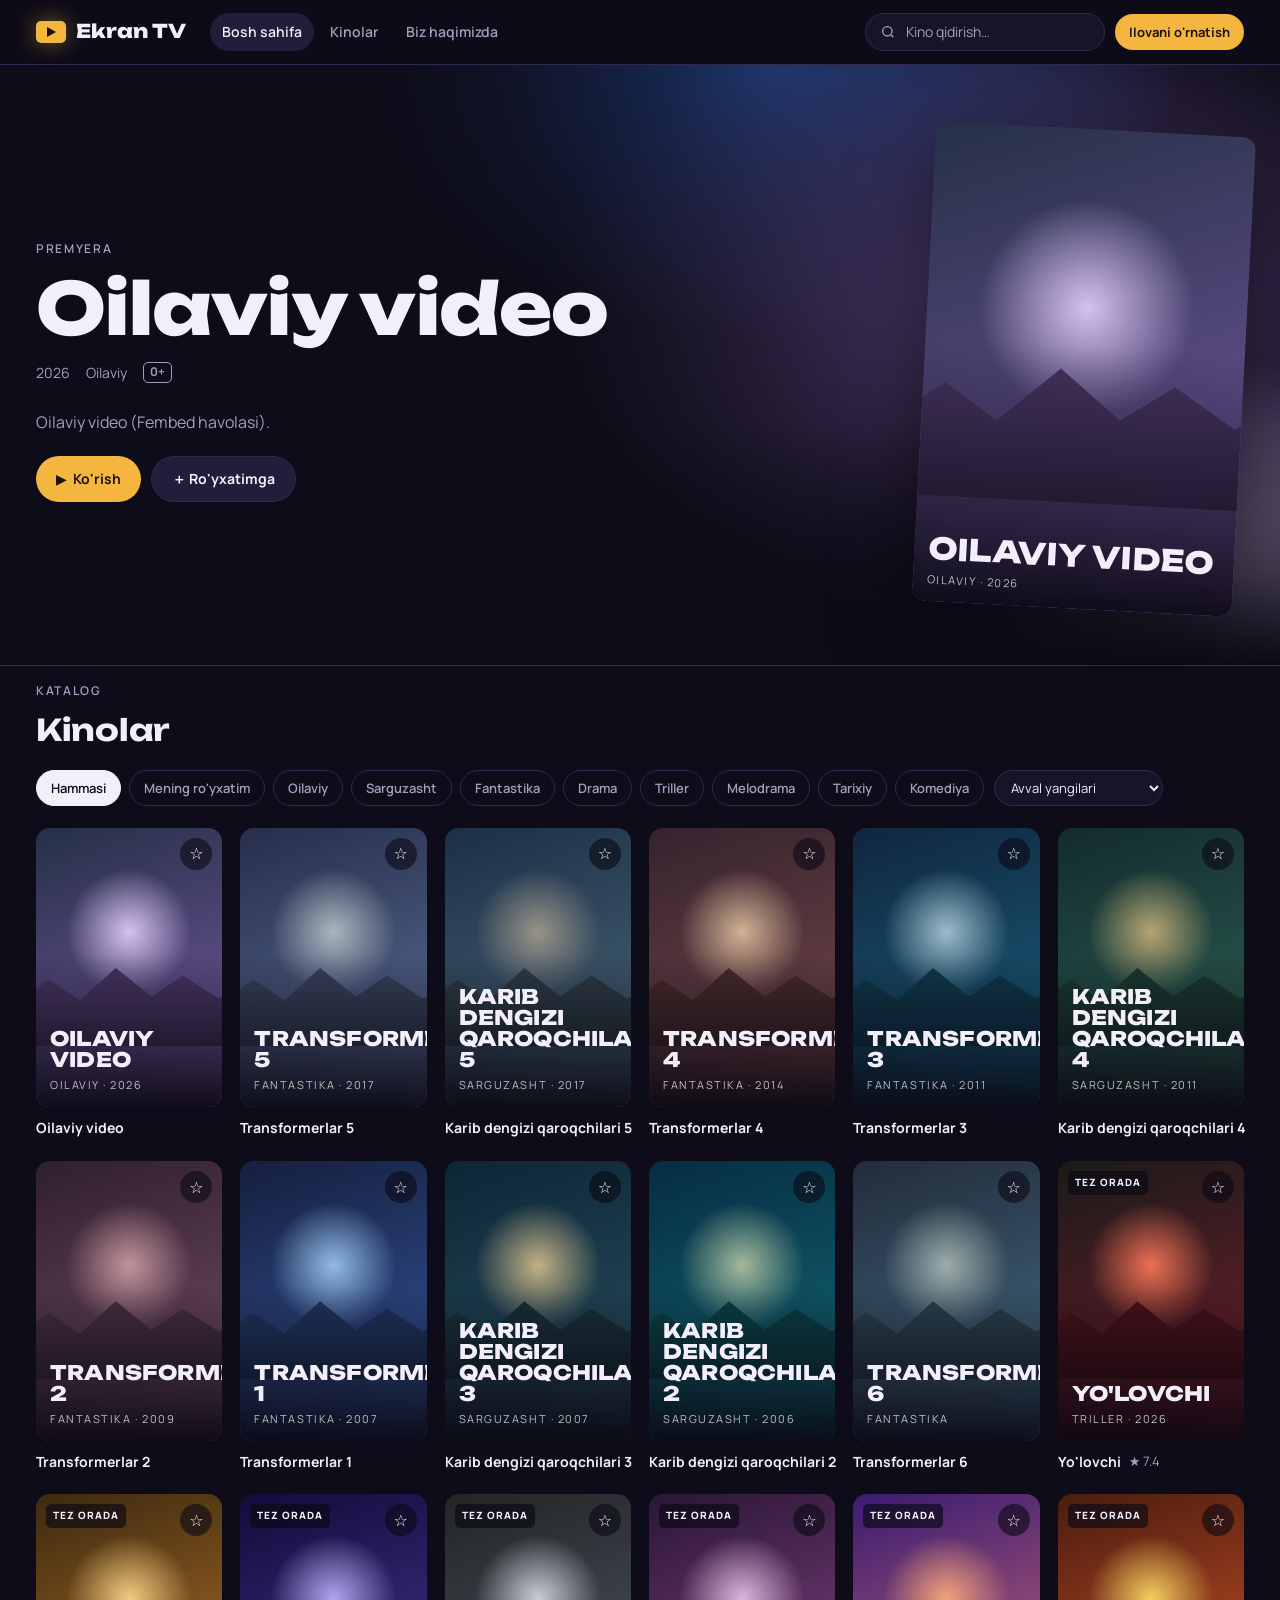
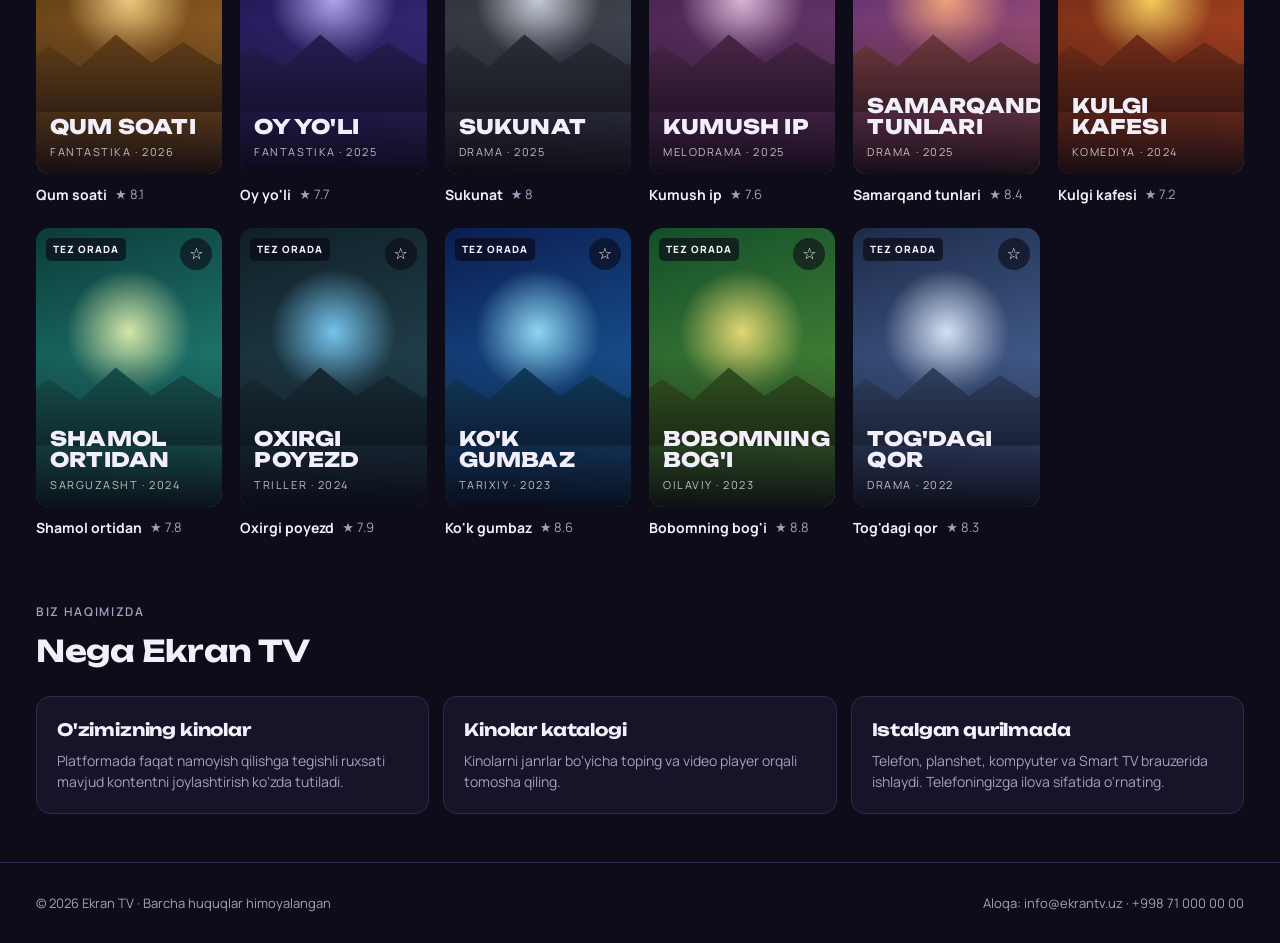
==== commit 31e9ddec: "Remove all TV channels, IPTV catalogs, navigation and player; retain movies and film admin" ====
--- a/index.html
+++ b/index.html
@@ -22,7 +22,8 @@
 <link rel="preconnect" href="https://fonts.gstatic.com" crossorigin>
 <link rel="stylesheet" href="https://fonts.googleapis.com/css2?family=Unbounded:wght@500;700;800&family=Manrope:wght@400;500;600;700&family=JetBrains+Mono:wght@500&display=swap">
 <link rel="stylesheet" href="css/style.css">
-<link rel="stylesheet" href="css/tv-player.css">
+
+
 <link rel="stylesheet" href="css/film-player.css">
 </head>
 <body>
@@ -33,8 +34,10 @@
     <nav class="main" aria-label="Asosiy menyu">
       <a href="#bosh" class="on">Bosh sahifa</a>
       <a href="#kinolar">Kinolar</a>
-      <a href="#ozbek-kanallari">O‘zbek kanallari</a>
-      <a href="#telekanallar">Telekanallar</a>
+
+
+
+
       <a href="#haqida">Biz haqimizda</a>
     </nav>
     <div class="top-right">
@@ -93,60 +96,12 @@
   </section>
 
 
-  <section class="block tight uz-section" id="ozbek-kanallari">
-    <div class="wrap">
-      <div class="block-head">
-        <div><span class="eyebrow">O‘zbekiston jonli efiri</span><h2>O‘zbek kanallari</h2></div>
-        <span class="tv-count" id="uzCount" aria-live="polite">Kanallar yuklanmoqda…</span>
-      </div>
-      <div class="tv-controls">
-        <label class="tv-search-label">O‘zbek kanalini qidirish
-          <input type="search" id="uzSearch" placeholder="Masalan, Sevimli yoki Sport…" autocomplete="off">
-        </label>
-        <label class="tv-search-label">Kategoriya
-          <select id="uzCategory"><option value="">Barcha kategoriyalar</option></select>
-        </label>
-      </div>
-      <div class="tv-grid" id="uzGrid" aria-live="polite"></div>
-      <p class="tv-empty" id="uzEmpty" hidden>Bu nom bo‘yicha o‘zbek kanali topilmadi.</p>
-      <p class="tv-note">Kanallar yangi <code>yosso.media.pl(1).m3u</code> faylidan olindi. HTTP va M3U ichidagi boshqa davlat kanallari chiqarildi. HD/SD belgisi faqat nomdan olingan; oqimlar jonli sinovdan o‘tmagan. Efir, CORS va namoyish huquqlari provayderga bog‘liq.</p>
-    </div>
-  </section>
-
-  <section class="block tight" id="telekanallar">
-    <div class="wrap">
-      <div class="block-head">
-        <div><span class="eyebrow">Jonli efir katalogi</span><h2>Telekanallar</h2></div>
-        <span class="tv-count" id="tvCount" aria-live="polite">Kanallar yuklanmoqda…</span>
-      </div>
-      <div class="tv-controls">
-        <label class="tv-search-label">Kanal qidirish
-          <input type="search" id="tvSearch" placeholder="Kanal nomini yozing…" autocomplete="off">
-        </label>
-        <label class="tv-search-label">Kategoriya
-          <select id="tvCategory"><option value="">Barcha kategoriyalar</option></select>
-        </label>
-      </div>
-      <div class="tv-note" style="margin:12px 0 18px;padding:15px;border:1px solid #6e617b;border-radius:12px">
- <strong>Shaxsiy IPTV sinovi (faqat shu qurilmada)</strong>
- <p>Ruxsatingiz bor M3U faylni tanlasangiz, kanallarning oqimlari faqat shu qurilmadagi ochiq sahifaga ulanadi. Fayl GitHub’ga yuborilmaydi yoki saqlanmaydi. Boshqa tomoshabinlarda ko‘rinmaydi.</p>
- <label for="iptvLocalFile">M3U faylni tanlash</label>
- <input id="iptvLocalFile" type="file" accept=".m3u,.m3u8,text/plain,audio/x-mpegurl,application/vnd.apple.mpegurl" style="display:block;margin:8px 0">
- <p id="iptvLocalStatus" role="status">Muhim: HTTP manzillar HTTPS saytda bloklanadi. Ommaviy translatsiya uchun provayder ruxsati va HTTPS manba zarur.</p>
- </div>
- <div class="tv-grid" id="tvGrid" aria-live="polite"></div>
-      <p class="tv-empty" id="tvEmpty" hidden>Bu nom bo'yicha kanal topilmadi.</p>
-      <div class="tv-more-wrap"><button class="btn btn-ghost" id="tvMore" type="button" hidden>Yana kanallarni ko'rsatish</button></div>
-      <p class="tv-note">Kanal ro'yxatda bo'lishi efir ishlashini kafolatlamaydi. Xalqaro kanallar manbasidagi HTTP oqimlar HTTPS saytda bloklanishi mumkin. Faqat namoyish huquqi mavjud efirlardan foydalaning.</p>
-    </div>
-  </section>
-
   <section class="block tight" id="haqida">
     <div class="wrap">
       <div class="block-head"><div><span class="eyebrow">Biz haqimizda</span><h2>Nega Ekran TV</h2></div></div>
       <div class="about">
         <div class="cell"><h3>O'zimizning kinolar</h3><p>Platformada faqat namoyish qilishga tegishli ruxsati mavjud kontentni joylashtirish ko‘zda tutiladi.</p></div>
-        <div class="cell"><h3>Kinolar va telekanallar</h3><p>Kinolarni Fembed orqali, telekanallarni esa alohida katalogdan toping.</p></div>
+        <div class="cell"><h3>Kinolar katalogi</h3><p>Kinolarni janrlar bo‘yicha toping va video player orqali tomosha qiling.</p></div>
         <div class="cell"><h3>Istalgan qurilmada</h3><p>Telefon, planshet, kompyuter va Smart TV brauzerida ishlaydi. Telefoningizga ilova sifatida o'rnating.</p></div>
       </div>
     </div>
@@ -163,8 +118,10 @@
 <nav class="tabbar" aria-label="Pastki menyu">
   <a href="#bosh" class="on"><svg viewBox="0 0 24 24" fill="none" stroke="currentColor" stroke-width="2"><path d="M3 11 12 4l9 7v9a1 1 0 0 1-1 1h-5v-6H9v6H4a1 1 0 0 1-1-1z"/></svg>Bosh</a>
   <a href="#kinolar"><svg viewBox="0 0 24 24" fill="none" stroke="currentColor" stroke-width="2"><rect x="3" y="3" width="18" height="18" rx="2"/><path d="M7 3v18M17 3v18M3 8h4M3 16h4M17 8h4M17 16h4"/></svg>Kinolar</a>
-  <a href="#ozbek-kanallari"><svg viewBox="0 0 24 24" fill="none" stroke="currentColor" stroke-width="2"><rect x="3" y="5" width="18" height="14" rx="2"/><path d="M8 22h8M12 19v3"/></svg>O‘zbek TV</a>
-  <a href="#telekanallar"><svg viewBox="0 0 24 24" fill="none" stroke="currentColor" stroke-width="2"><rect x="3" y="5" width="18" height="14" rx="2"/><path d="M8 22h8M12 19v3"/></svg>Telekanallar</a>
+
+
+
+
   <a href="#haqida"><svg viewBox="0 0 24 24" fill="none" stroke="currentColor" stroke-width="2"><circle cx="12" cy="12" r="9"/><path d="M12 11v6M12 7.5v.5"/></svg>Biz haqimizda</a>
 </nav>
 
@@ -197,11 +154,15 @@
 <div class="toast" id="toast" role="status" hidden></div>
 
 <script src="data/films.js"></script>
-<script src="data/channels.js"></script>
-<script src="data/uz_channels.js"></script>
-<script src="js/iptv-local.js"></script>
+
+
+
+
+
+
 <script src="js/film-player.js"></script>
 <script src="js/app.js"></script>
-<script src="js/tv-player.js"></script>
+
+
 </body>
 </html>
